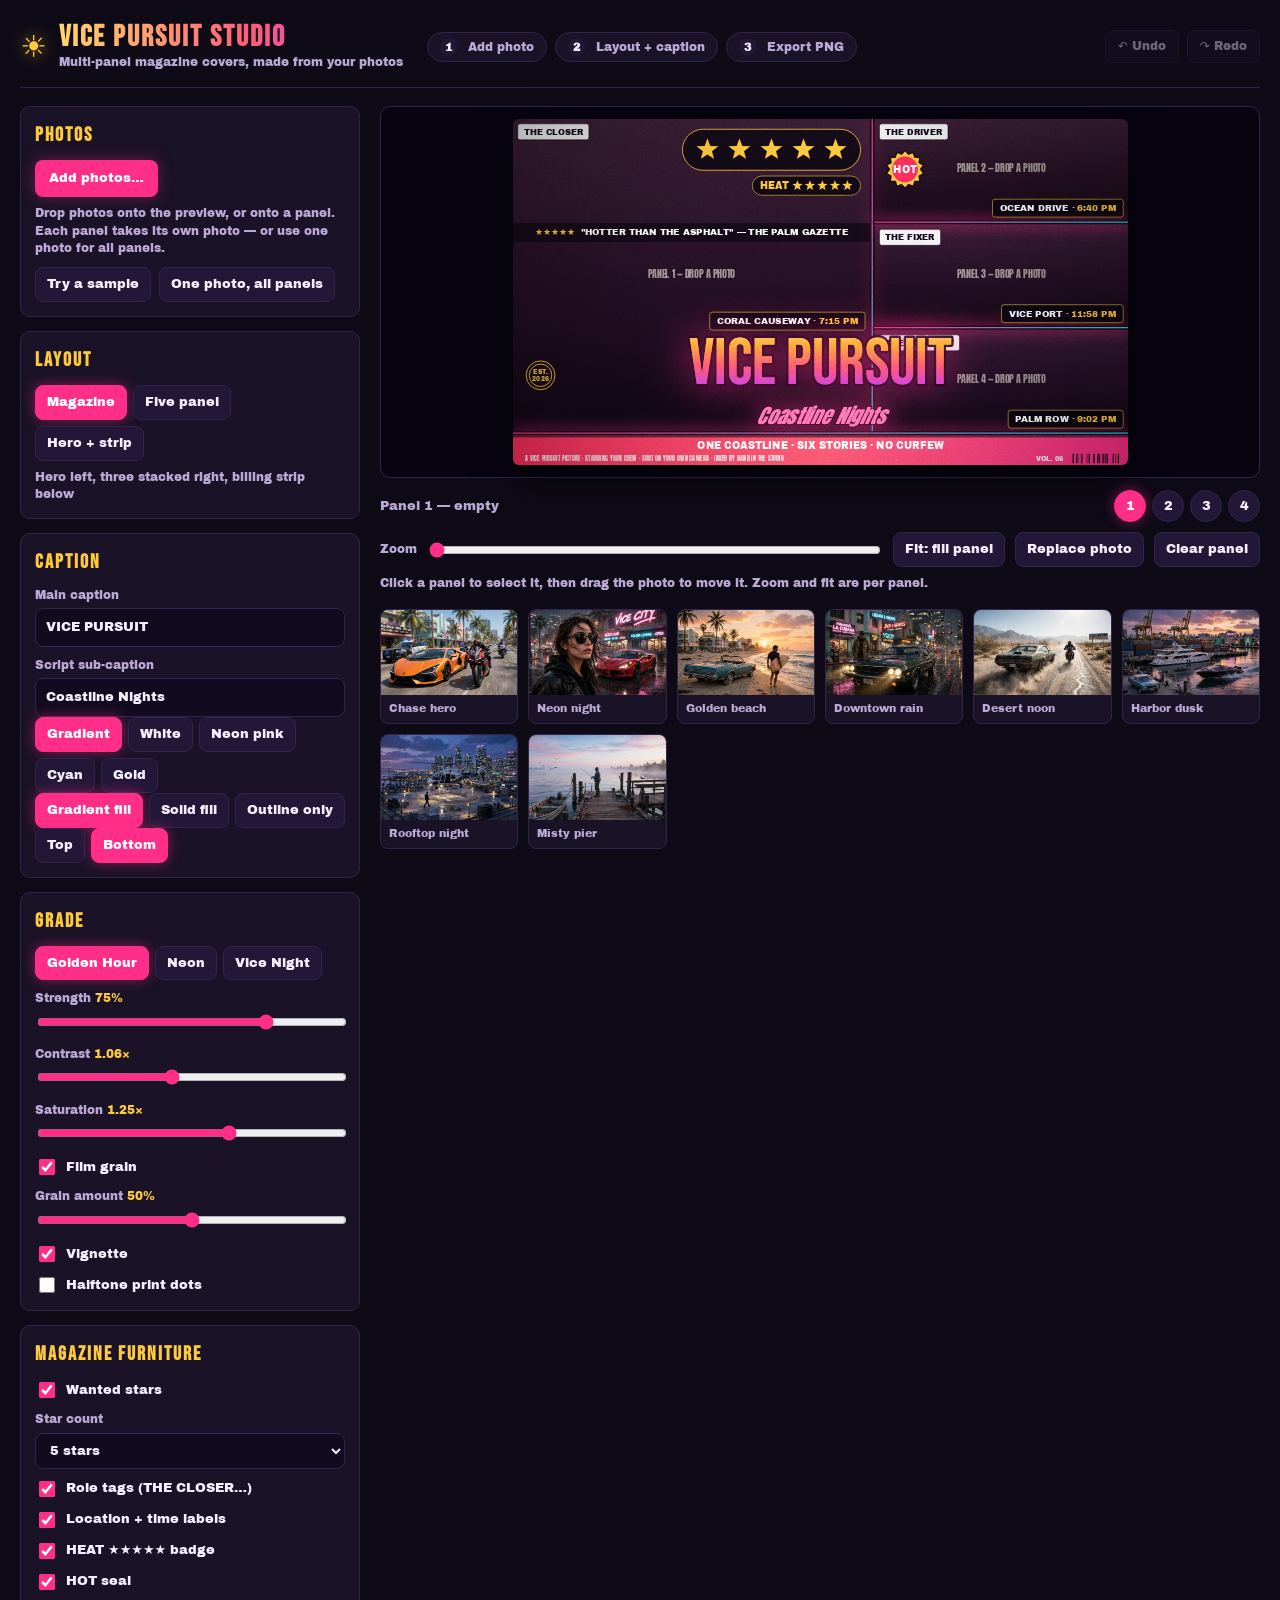
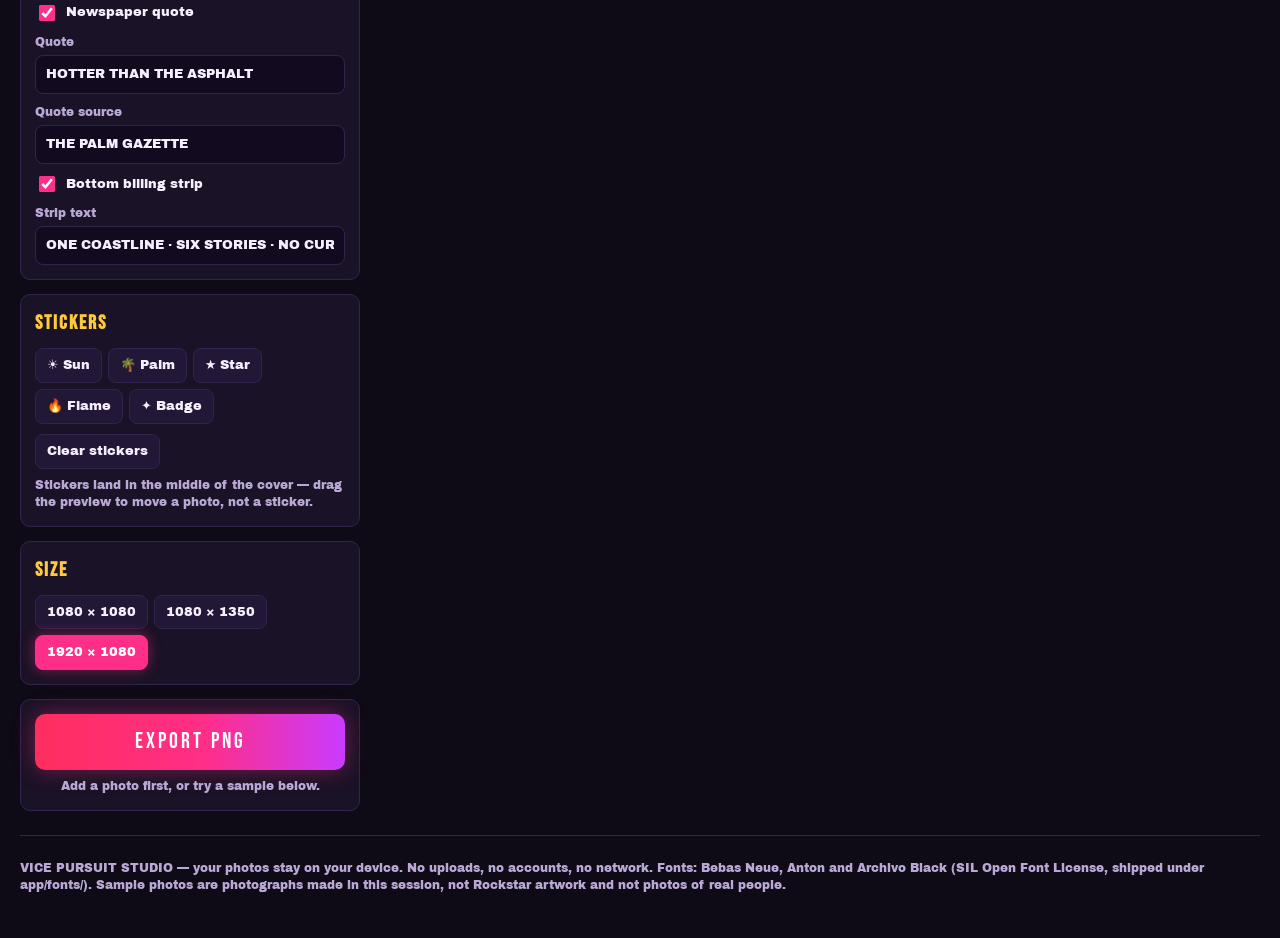
==== app/index.html @ 58120dc2 "Rebuild r8: VICE PURSUIT photo edition — all 8 panels real photographs, magazine layout kept - 8 pho" ====
<!doctype html>
<html lang="en">
<head>
<meta charset="utf-8">
<meta name="viewport" content="width=device-width, initial-scale=1">
<title>VICE PURSUIT STUDIO — GTA-style multi-panel magazine cover maker</title>
<meta name="description" content="Turn your photos and a caption into a GTA-style multi-panel magazine cover. Three layouts, three grades, full-resolution PNG export — all offline.">
<link rel="stylesheet" href="style.css">
</head>
<body>
<div id="app">
  <header class="topbar">
    <div class="brand">
      <span class="brand-mark" aria-hidden="true">☀</span>
      <div>
        <h1>VICE PURSUIT STUDIO</h1>
        <p class="tagline">Multi-panel magazine covers, made from your photos</p>
      </div>
    </div>
    <div class="steps" role="list" aria-label="Three steps">
      <span class="step" id="step1" role="listitem"><b>1</b> Add photo</span>
      <span class="step" id="step2" role="listitem"><b>2</b> Layout + caption</span>
      <span class="step" id="step3" role="listitem"><b>3</b> Export PNG</span>
    </div>
    <div class="history" role="group" aria-label="Undo and redo">
      <button id="undoBtn" type="button" disabled>↶ Undo</button>
      <button id="redoBtn" type="button" disabled>↷ Redo</button>
    </div>
  </header>

  <main class="layout">
    <section class="controls" aria-label="Cover controls">
      <div class="group">
        <h2>Photos</h2>
        <label class="file-btn" for="photoInput">Add photos…</label>
        <input id="photoInput" type="file" accept="image/*" multiple hidden>
        <input id="replaceInput" type="file" accept="image/*" hidden>
        <p class="hint">Drop photos onto the preview, or onto a panel. Each panel takes its own photo — or use one photo for all panels.</p>
        <div class="row">
          <button id="sampleBtn" type="button">Try a sample</button>
          <button id="fillAllBtn" type="button">One photo, all panels</button>
        </div>
      </div>

      <div class="group">
        <h2>Layout</h2>
        <div class="btn-row" role="group" aria-label="Layout">
          <button type="button" data-layout="magazine">Magazine</button>
          <button type="button" data-layout="five">Five panel</button>
          <button type="button" data-layout="hero">Hero + strip</button>
        </div>
        <p class="hint" id="layoutHint">Hero left, three stacked right, billing strip below.</p>
      </div>

      <div class="group">
        <h2>Caption</h2>
        <label class="field-label" for="captionInput">Main caption</label>
        <input id="captionInput" type="text" maxlength="40" value="VICE PURSUIT" autocomplete="off">
        <label class="field-label" for="subInput">Script sub-caption</label>
        <input id="subInput" type="text" maxlength="60" value="Coastline Nights" autocomplete="off">
        <div class="btn-row" role="group" aria-label="Caption colour">
          <button type="button" data-color="gradient">Gradient</button>
          <button type="button" data-color="white">White</button>
          <button type="button" data-color="pink">Neon pink</button>
          <button type="button" data-color="cyan">Cyan</button>
          <button type="button" data-color="gold">Gold</button>
        </div>
        <div class="btn-row" role="group" aria-label="Title style">
          <button type="button" data-style="gradient">Gradient fill</button>
          <button type="button" data-style="solid">Solid fill</button>
          <button type="button" data-style="outline">Outline only</button>
        </div>
        <div class="btn-row" role="group" aria-label="Caption position">
          <button type="button" data-pos="top">Top</button>
          <button type="button" data-pos="bottom">Bottom</button>
        </div>
      </div>

      <div class="group">
        <h2>Grade</h2>
        <div class="btn-row" role="group" aria-label="Grade">
          <button type="button" data-grade="golden">Golden Hour</button>
          <button type="button" data-grade="neon">Neon</button>
          <button type="button" data-grade="vice">Vice Night</button>
        </div>
        <label class="field-label" for="intensity">Strength <span id="intensityVal"></span></label>
        <input id="intensity" type="range" min="0" max="1" step="0.05" value="0.75">
        <label class="field-label" for="contrast">Contrast <span id="contrastVal"></span></label>
        <input id="contrast" type="range" min="0.5" max="1.8" step="0.02" value="1.06">
        <label class="field-label" for="saturation">Saturation <span id="saturationVal"></span></label>
        <input id="saturation" type="range" min="0" max="2" step="0.05" value="1.25">
        <label class="check"><input id="grainToggle" type="checkbox" checked> Film grain</label>
        <label class="field-label" for="grainAmount">Grain amount <span id="grainVal"></span></label>
        <input id="grainAmount" type="range" min="0" max="1" step="0.05" value="0.5">
        <label class="check"><input id="vignetteToggle" type="checkbox" checked> Vignette</label>
        <label class="check"><input id="halftoneToggle" type="checkbox"> Halftone print dots</label>
      </div>

      <div class="group">
        <h2>Magazine furniture</h2>
        <label class="check"><input id="wantedToggle" type="checkbox" checked> Wanted stars</label>
        <label class="field-label" for="starCount">Star count</label>
        <select id="starCount">
          <option value="0">0 — off</option>
          <option value="3">3 stars</option>
          <option value="4">4 stars</option>
          <option value="5" selected>5 stars</option>
        </select>
        <label class="check"><input id="tagsToggle" type="checkbox" checked> Role tags (THE CLOSER…)</label>
        <label class="check"><input id="placesToggle" type="checkbox" checked> Location + time labels</label>
        <label class="check"><input id="heatToggle" type="checkbox" checked> HEAT ★★★★★ badge</label>
        <label class="check"><input id="sealToggle" type="checkbox" checked> HOT seal</label>
        <label class="check"><input id="quoteToggle" type="checkbox" checked> Newspaper quote</label>
        <label class="field-label" for="quoteInput">Quote</label>
        <input id="quoteInput" type="text" maxlength="80" value="HOTTER THAN THE ASPHALT" autocomplete="off">
        <label class="field-label" for="quoteSourceInput">Quote source</label>
        <input id="quoteSourceInput" type="text" maxlength="40" value="THE PALM GAZETTE" autocomplete="off">
        <label class="check"><input id="stripToggle" type="checkbox" checked> Bottom billing strip</label>
        <label class="field-label" for="stripInput">Strip text</label>
        <input id="stripInput" type="text" maxlength="80" value="ONE COASTLINE · SIX STORIES · NO CURFEW" autocomplete="off">
      </div>

      <div class="group">
        <h2>Stickers</h2>
        <div class="btn-row" role="group" aria-label="Stickers">
          <button type="button" data-sticker="sun">☀ Sun</button>
          <button type="button" data-sticker="palm">🌴 Palm</button>
          <button type="button" data-sticker="star">★ Star</button>
          <button type="button" data-sticker="flame">🔥 Flame</button>
          <button type="button" data-sticker="badge">✦ Badge</button>
        </div>
        <div class="row">
          <button id="clearStickersBtn" type="button">Clear stickers</button>
        </div>
        <p class="hint">Stickers land in the middle of the cover — drag the preview to move a photo, not a sticker.</p>
      </div>

      <div class="group">
        <h2>Size</h2>
        <div class="btn-row" role="group" aria-label="Export size">
          <button type="button" data-size="square">1080 × 1080</button>
          <button type="button" data-size="portrait">1080 × 1350</button>
          <button type="button" data-size="landscape">1920 × 1080</button>
        </div>
      </div>

      <div class="group export-group">
        <button id="exportBtn" type="button" class="export">Export PNG</button>
        <p class="hint" id="exportNote">Add a photo first, or try a sample below.</p>
      </div>
    </section>

    <section class="stage" aria-label="Live preview">
      <div class="preview-wrap" id="stageDrop">
        <canvas id="preview" aria-label="Cover preview"></canvas>
      </div>
      <div class="panel-bar">
        <span id="panelLabel">Panel 1 — empty</span>
        <div class="panel-dots" role="group" aria-label="Pick a panel">
          <button type="button" class="panel-dot" aria-label="Panel 1">1</button>
          <button type="button" class="panel-dot" aria-label="Panel 2">2</button>
          <button type="button" class="panel-dot" aria-label="Panel 3">3</button>
          <button type="button" class="panel-dot" aria-label="Panel 4">4</button>
          <button type="button" class="panel-dot" aria-label="Panel 5">5</button>
          <button type="button" class="panel-dot" aria-label="Panel 6">6</button>
        </div>
      </div>
      <div class="panel-tools">
        <label class="field-label" for="zoom">Zoom</label>
        <input id="zoom" type="range" min="1" max="3" step="0.01" value="1">
        <button id="fitBtn" type="button">Fit: fill panel</button>
        <button id="replaceBtn" type="button">Replace photo</button>
        <button id="clearPanelBtn" type="button">Clear panel</button>
      </div>
      <p class="hint">Click a panel to select it, then drag the photo to move it. Zoom and fit are per panel.</p>
      <div class="sample-strip" id="sampleStrip" aria-label="Built-in sample photos"></div>
    </section>
  </main>

  <footer class="foot">
    <p>VICE PURSUIT STUDIO — your photos stay on your device. No uploads, no accounts, no network. Fonts: Bebas Neue, Anton and Archivo Black (SIL Open Font License, shipped under app/fonts/). Sample photos are photographs made in this session, not Rockstar artwork and not photos of real people.</p>
  </footer>
</div>

<div id="coverShot" hidden>
  <img id="coverImg" alt="Exported cover art">
</div>

<script type="module" src="src/main.js"></script>
<script type="module" src="src/shots.js"></script>
</body>
</html>
---- app/style.css ----
/* VICE PURSUIT STUDIO — dark editor UI (rebuild r8, photo edition). */

@font-face {
  font-family: "Bebas Neue";
  src: url("fonts/BebasNeue-Regular.ttf") format("truetype");
  font-weight: 400;
  font-style: normal;
  font-display: swap;
}
@font-face {
  font-family: "Anton";
  src: url("fonts/Anton-Regular.ttf") format("truetype");
  font-weight: 400;
  font-style: normal;
  font-display: swap;
}
@font-face {
  font-family: "Archivo Black";
  src: url("fonts/ArchivoBlack-Regular.ttf") format("truetype");
  font-weight: 400;
  font-style: normal;
  font-display: swap;
}

* { box-sizing: border-box; }

:root {
  --bg: #0e0a16;
  --panel: #1a1226;
  --panel-2: #221737;
  --line: #33244d;
  --text: #f5eefc;
  --muted: #b9a8d4;
  --pink: #ff2e88;
  --cyan: #22d3ee;
  --gold: #ffc93c;
  --radius: 10px;
}

html, body { margin: 0; padding: 0; }

body {
  background: var(--bg);
  color: var(--text);
  font-family: "Archivo Black", "Anton", system-ui, sans-serif;
  font-size: 14px;
  line-height: 1.45;
}

#app { max-width: 1480px; margin: 0 auto; padding: 16px 20px 32px; }

/* ---------------------------------------------------------------- top bar */

.topbar {
  display: flex;
  align-items: center;
  gap: 24px;
  flex-wrap: wrap;
  padding: 6px 0 16px;
  border-bottom: 1px solid var(--line);
}

.brand { display: flex; align-items: center; gap: 12px; }
.brand-mark {
  font-size: 30px;
  line-height: 1;
  color: var(--gold);
  text-shadow: 0 0 18px rgba(255, 201, 60, 0.7);
}
.brand h1 {
  margin: 0;
  font-family: "Bebas Neue", "Anton", sans-serif;
  font-size: 30px;
  letter-spacing: 2px;
  line-height: 1;
  background: linear-gradient(90deg, #ffd76a, #ff5e78 55%, #c93bff);
  -webkit-background-clip: text;
  background-clip: text;
  color: transparent;
}
.tagline { margin: 2px 0 0; color: var(--muted); font-size: 12px; }

.steps { display: flex; gap: 8px; flex-wrap: wrap; }
.step {
  border: 1px solid var(--line);
  border-radius: 999px;
  padding: 5px 12px;
  color: var(--muted);
  font-size: 12px;
  background: var(--panel);
}
.step b {
  display: inline-block;
  width: 18px; height: 18px;
  line-height: 18px;
  text-align: center;
  border-radius: 50%;
  background: var(--panel-2);
  color: var(--text);
  margin-right: 6px;
  font-size: 11px;
}
.step.done { border-color: var(--gold); color: var(--gold); }
.step.done b { background: var(--gold); color: #14061f; }

.history { margin-left: auto; display: flex; gap: 8px; }
.history button {
  background: var(--panel);
  border: 1px solid var(--line);
  color: var(--text);
  border-radius: 8px;
  padding: 7px 12px;
  font: inherit;
  font-size: 12px;
  cursor: pointer;
}
.history button:disabled { opacity: 0.4; cursor: default; }
.history button:not(:disabled):hover { border-color: var(--pink); }

/* ---------------------------------------------------------------- layout */

.layout {
  display: grid;
  grid-template-columns: 340px minmax(0, 1fr);
  gap: 20px;
  margin-top: 18px;
  align-items: start;
}
@media (max-width: 900px) {
  .layout { grid-template-columns: 1fr; }
}

.controls { display: flex; flex-direction: column; gap: 14px; }
.group {
  background: var(--panel);
  border: 1px solid var(--line);
  border-radius: var(--radius);
  padding: 14px;
}
.group h2 {
  margin: 0 0 10px;
  font-family: "Bebas Neue", sans-serif;
  font-size: 20px;
  letter-spacing: 2px;
  color: var(--gold);
}
.field-label {
  display: block;
  margin: 10px 0 4px;
  font-size: 12px;
  color: var(--muted);
}
.field-label span { color: var(--gold); }
.hint { color: var(--muted); font-size: 12px; margin: 8px 0 0; }

input[type="text"], select {
  width: 100%;
  background: #120b1f;
  border: 1px solid var(--line);
  border-radius: 8px;
  color: var(--text);
  padding: 9px 10px;
  font: inherit;
  font-size: 13px;
}
input[type="text"]:focus, select:focus {
  outline: 2px solid var(--pink);
  outline-offset: 1px;
}
input[type="range"] { width: 100%; accent-color: var(--pink); }

.check {
  display: flex;
  align-items: center;
  gap: 8px;
  margin-top: 9px;
  font-size: 13px;
  cursor: pointer;
}
.check input { accent-color: var(--pink); width: 16px; height: 16px; }

.btn-row { display: flex; flex-wrap: wrap; gap: 6px; }
.row { display: flex; gap: 8px; margin-top: 10px; flex-wrap: wrap; }

button {
  font: inherit;
  font-size: 13px;
  background: var(--panel-2);
  color: var(--text);
  border: 1px solid var(--line);
  border-radius: 8px;
  padding: 7px 11px;
  cursor: pointer;
}
button:hover { border-color: var(--pink); }
button.active {
  background: var(--pink);
  border-color: var(--pink);
  color: #fff;
  box-shadow: 0 0 14px rgba(255, 46, 136, 0.45);
}
button:disabled { opacity: 0.4; cursor: default; }

.file-btn {
  display: inline-block;
  background: var(--pink);
  color: #fff;
  border-radius: 8px;
  padding: 9px 14px;
  cursor: pointer;
  font-size: 13px;
  box-shadow: 0 0 16px rgba(255, 46, 136, 0.35);
}
.export-group { text-align: center; }
.export {
  width: 100%;
  background: linear-gradient(90deg, #ff2e5e, #ff2e88 55%, #c93bff);
  border: none;
  color: #fff;
  font-family: "Bebas Neue", sans-serif;
  font-size: 22px;
  letter-spacing: 3px;
  padding: 12px;
  border-radius: 10px;
  box-shadow: 0 0 22px rgba(255, 46, 136, 0.4);
}
.export:hover { filter: brightness(1.12); }

/* ---------------------------------------------------------------- stage */

.stage { min-width: 0; }
.preview-wrap {
  background: #070410;
  border: 1px solid var(--line);
  border-radius: var(--radius);
  padding: 12px;
  display: flex;
  justify-content: center;
  align-items: center;
  min-height: 320px;
}
.preview-wrap.dropping {
  border-color: var(--cyan);
  box-shadow: 0 0 0 3px rgba(34, 211, 238, 0.35) inset;
}
#preview {
  display: block;
  max-width: 100%;
  height: auto;
  border-radius: 6px;
  cursor: crosshair;
  box-shadow: 0 12px 40px rgba(0, 0, 0, 0.55);
}

.panel-bar {
  display: flex;
  align-items: center;
  justify-content: space-between;
  gap: 12px;
  margin-top: 12px;
  flex-wrap: wrap;
}
#panelLabel { color: var(--muted); font-size: 13px; }
.panel-dots { display: flex; gap: 6px; }
.panel-dot {
  width: 32px; height: 32px;
  padding: 0;
  border-radius: 50%;
  line-height: 30px;
  text-align: center;
}
.panel-dot.filled { border-color: var(--gold); color: var(--gold); }

.panel-tools {
  display: flex;
  align-items: center;
  gap: 10px;
  margin-top: 10px;
  flex-wrap: wrap;
}
.panel-tools .field-label { margin: 0; }
.panel-tools input[type="range"] { width: 180px; flex: 1 1 140px; }

.sample-strip {
  display: grid;
  grid-template-columns: repeat(auto-fill, minmax(120px, 1fr));
  gap: 10px;
  margin-top: 16px;
}
.thumb {
  padding: 0;
  overflow: hidden;
  border-radius: 8px;
  text-align: left;
  background: var(--panel);
}
.thumb img {
  display: block;
  width: 100%;
  aspect-ratio: 16 / 10;
  object-fit: cover;
}
.thumb span {
  display: block;
  padding: 6px 8px;
  font-size: 11px;
  color: var(--muted);
}
.thumb:hover { border-color: var(--gold); }

.foot {
  margin-top: 24px;
  border-top: 1px solid var(--line);
  padding-top: 12px;
  color: var(--muted);
  font-size: 12px;
}

/* Cover-only screenshot view: the exported PNG, full-bleed. */
#coverShot[hidden] { display: none; }
#coverShot { position: fixed; inset: 0; background: #070410; }
#coverShot img { width: 100vw; height: 100vh; object-fit: contain; display: block; }
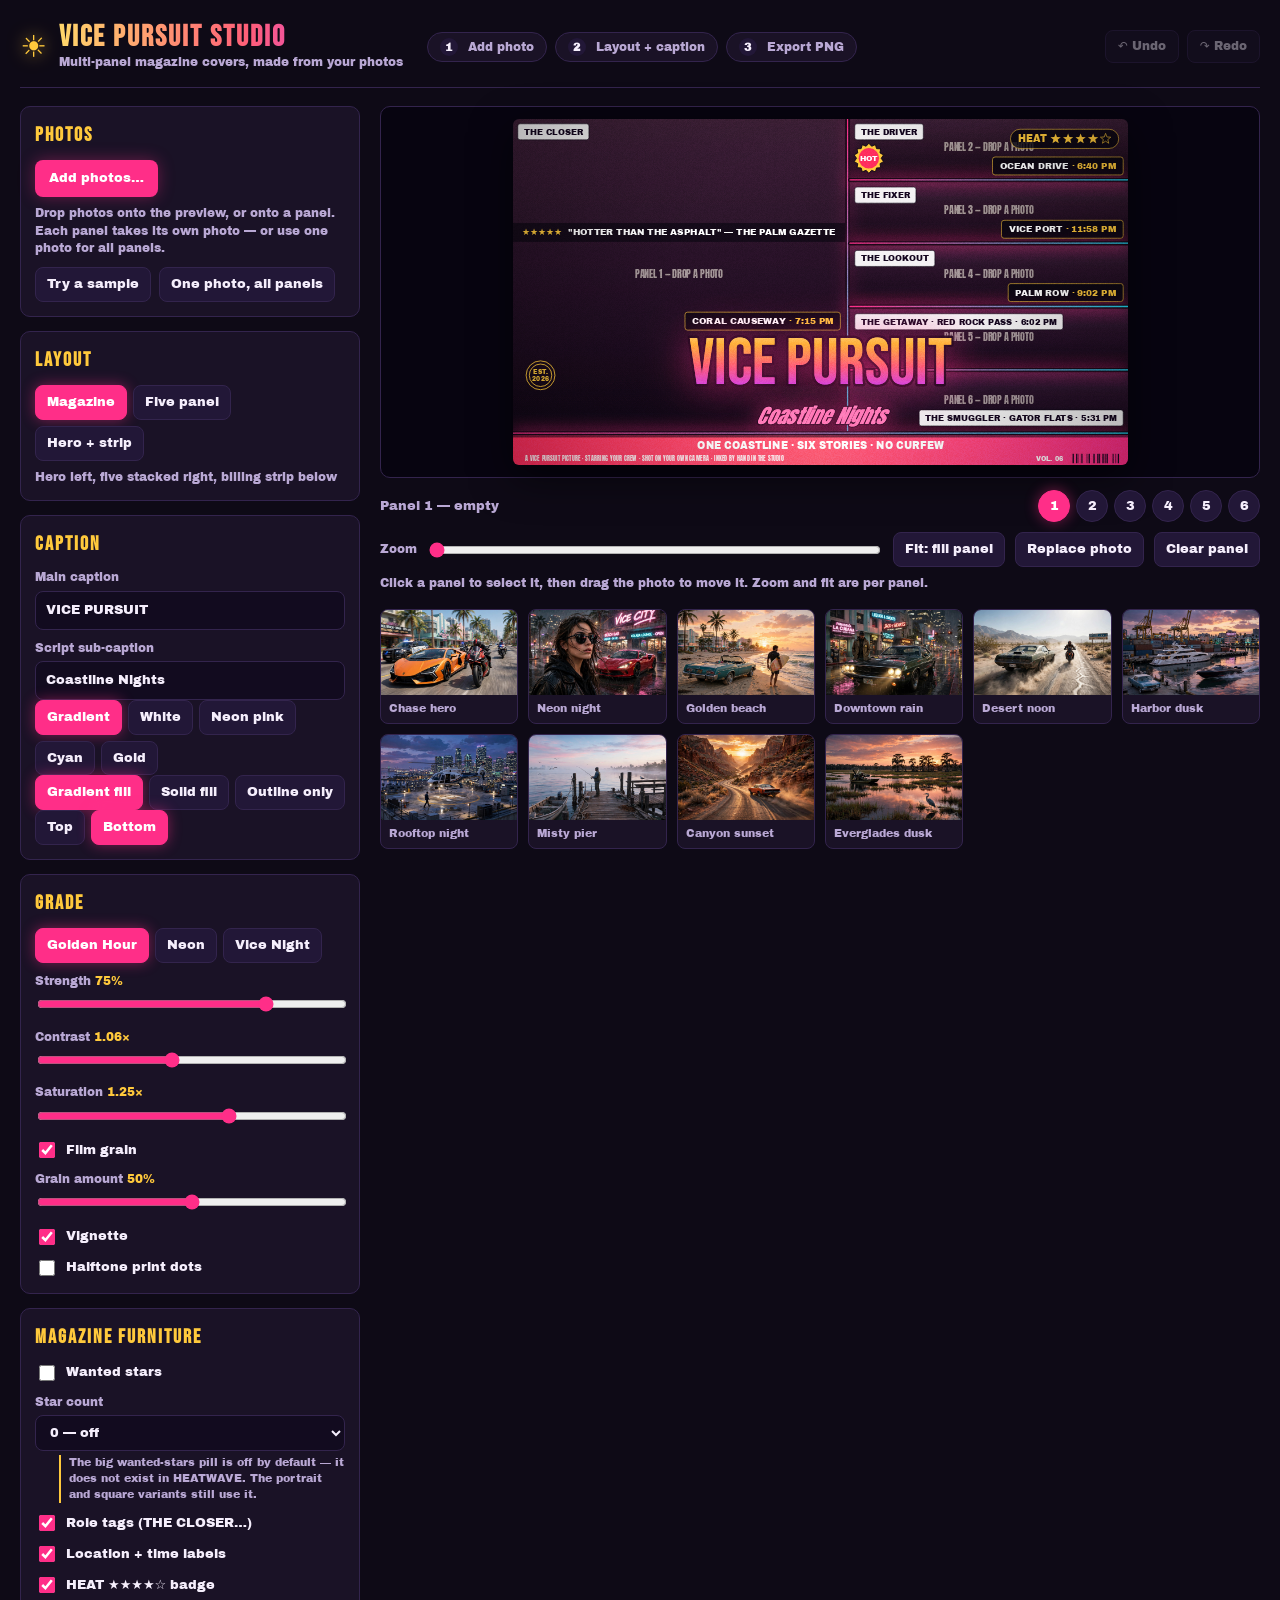
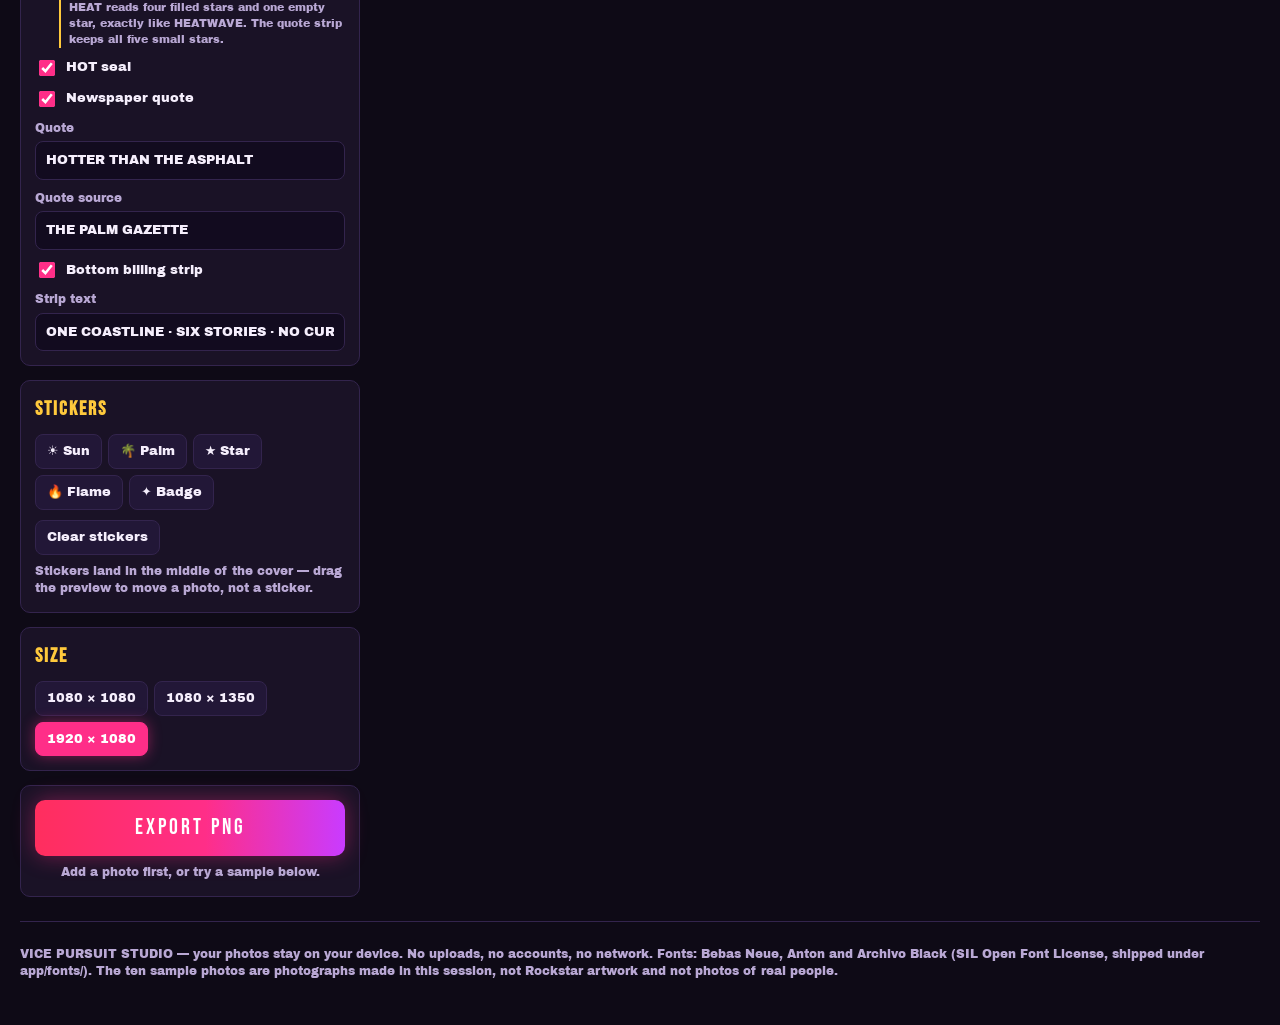
==== commit 657f4e41: "Rebuild r9: six-panel VICE PURSUIT — big star pill removed, HEAT ★★★★☆, two new photos - Magazine gr" ====
--- a/app/index.html
+++ b/app/index.html
@@ -4,7 +4,7 @@
 <meta charset="utf-8">
 <meta name="viewport" content="width=device-width, initial-scale=1">
 <title>VICE PURSUIT STUDIO — GTA-style multi-panel magazine cover maker</title>
-<meta name="description" content="Turn your photos and a caption into a GTA-style multi-panel magazine cover. Three layouts, three grades, full-resolution PNG export — all offline.">
+<meta name="description" content="Turn your photos and a caption into a GTA-style six-panel magazine cover. Three layouts, three grades, full-resolution PNG export — all offline.">
 <link rel="stylesheet" href="style.css">
 </head>
 <body>
@@ -49,7 +49,7 @@
           <button type="button" data-layout="five">Five panel</button>
           <button type="button" data-layout="hero">Hero + strip</button>
         </div>
-        <p class="hint" id="layoutHint">Hero left, three stacked right, billing strip below.</p>
+        <p class="hint" id="layoutHint">Hero left, five stacked right, billing strip below.</p>
       </div>
 
       <div class="group">
@@ -98,17 +98,19 @@
 
       <div class="group">
         <h2>Magazine furniture</h2>
-        <label class="check"><input id="wantedToggle" type="checkbox" checked> Wanted stars</label>
+        <label class="check"><input id="wantedToggle" type="checkbox"> Wanted stars</label>
         <label class="field-label" for="starCount">Star count</label>
         <select id="starCount">
-          <option value="0">0 — off</option>
+          <option value="0" selected>0 — off</option>
           <option value="3">3 stars</option>
           <option value="4">4 stars</option>
-          <option value="5" selected>5 stars</option>
+          <option value="5">5 stars</option>
         </select>
+        <p class="hint furniture-note">The big wanted-stars pill is off by default — it does not exist in HEATWAVE. The portrait and square variants still use it.</p>
         <label class="check"><input id="tagsToggle" type="checkbox" checked> Role tags (THE CLOSER…)</label>
         <label class="check"><input id="placesToggle" type="checkbox" checked> Location + time labels</label>
-        <label class="check"><input id="heatToggle" type="checkbox" checked> HEAT ★★★★★ badge</label>
+        <label class="check"><input id="heatToggle" type="checkbox" checked> HEAT ★★★★☆ badge</label>
+        <p class="hint furniture-note">HEAT reads four filled stars and one empty star, exactly like HEATWAVE. The quote strip keeps all five small stars.</p>
         <label class="check"><input id="sealToggle" type="checkbox" checked> HOT seal</label>
         <label class="check"><input id="quoteToggle" type="checkbox" checked> Newspaper quote</label>
         <label class="field-label" for="quoteInput">Quote</label>
@@ -178,7 +180,7 @@
   </main>
 
   <footer class="foot">
-    <p>VICE PURSUIT STUDIO — your photos stay on your device. No uploads, no accounts, no network. Fonts: Bebas Neue, Anton and Archivo Black (SIL Open Font License, shipped under app/fonts/). Sample photos are photographs made in this session, not Rockstar artwork and not photos of real people.</p>
+    <p>VICE PURSUIT STUDIO — your photos stay on your device. No uploads, no accounts, no network. Fonts: Bebas Neue, Anton and Archivo Black (SIL Open Font License, shipped under app/fonts/). The ten sample photos are photographs made in this session, not Rockstar artwork and not photos of real people.</p>
   </footer>
 </div>
 
--- a/app/style.css
+++ b/app/style.css
@@ -1,4 +1,4 @@
-/* VICE PURSUIT STUDIO — dark editor UI (rebuild r8, photo edition). */
+/* VICE PURSUIT STUDIO — dark editor UI (rebuild r9, six-panel edition). */
 
 @font-face {
   font-family: "Bebas Neue";
@@ -152,6 +152,15 @@
 }
 .field-label span { color: var(--gold); }
 .hint { color: var(--muted); font-size: 12px; margin: 8px 0 0; }
+/* Small explainer under a furniture toggle: why the HEAT badge reads
+ * ★★★★☆ and why the big wanted-stars pill is off by default (r9). */
+.furniture-note {
+  margin: 4px 0 2px 24px;
+  font-size: 11px;
+  color: var(--muted);
+  border-left: 2px solid var(--gold);
+  padding-left: 8px;
+}
 
 input[type="text"], select {
   width: 100%;
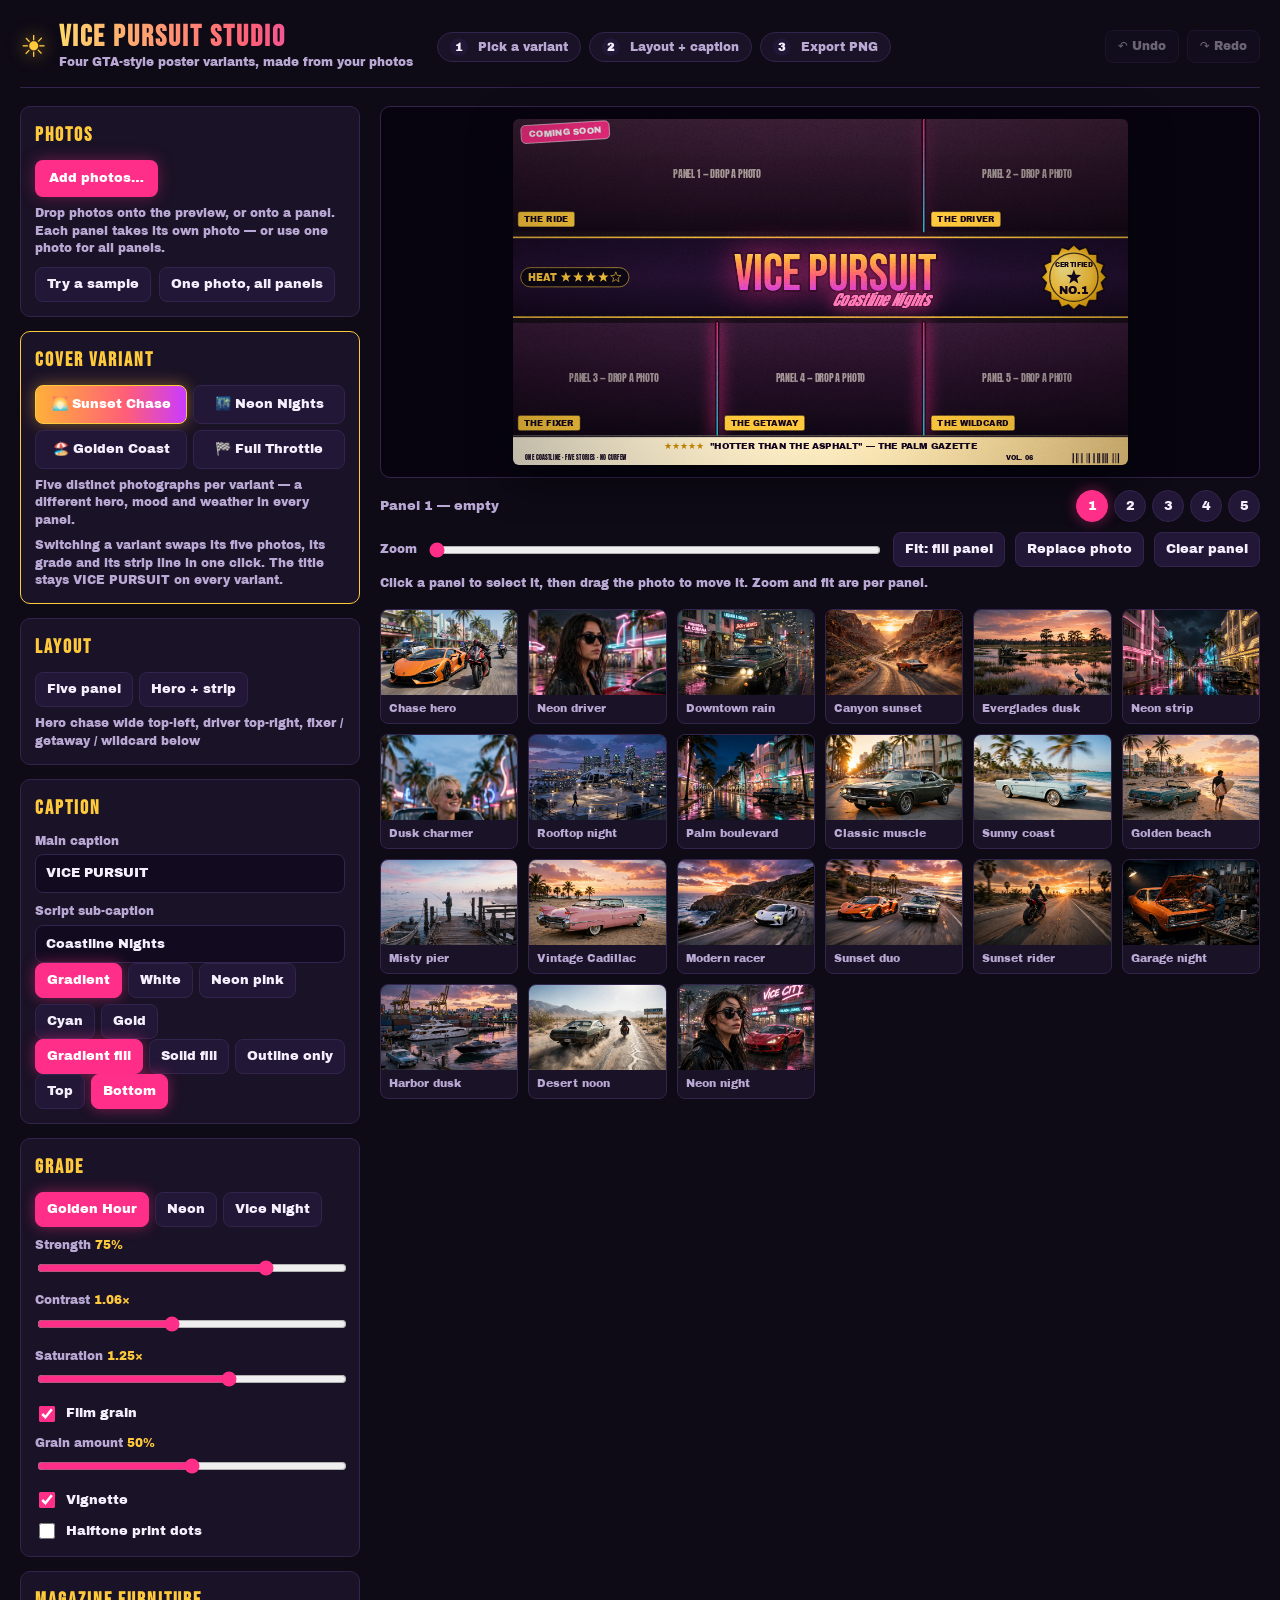
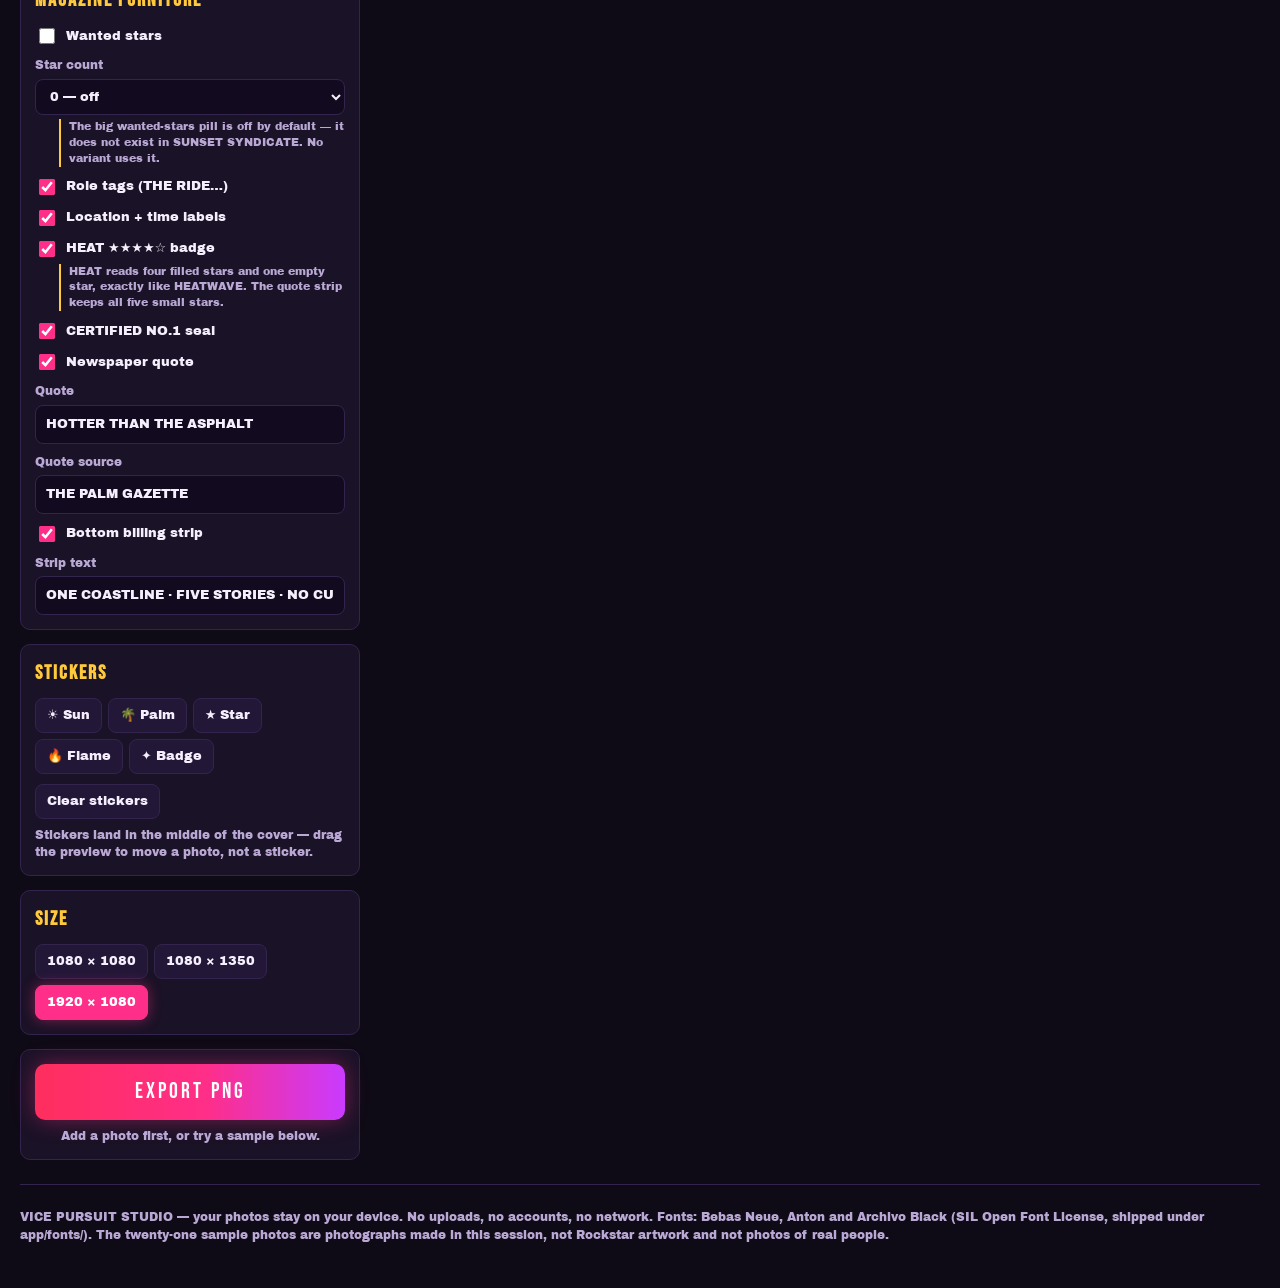
==== commit d4e0da65: "Rebuild r10: four VICE PURSUIT cover variants in the SUNSET SYNDICATE collage grid Sunset Chase, Neo" ====
--- a/app/index.html
+++ b/app/index.html
@@ -3,8 +3,8 @@
 <head>
 <meta charset="utf-8">
 <meta name="viewport" content="width=device-width, initial-scale=1">
-<title>VICE PURSUIT STUDIO — GTA-style multi-panel magazine cover maker</title>
-<meta name="description" content="Turn your photos and a caption into a GTA-style six-panel magazine cover. Three layouts, three grades, full-resolution PNG export — all offline.">
+<title>VICE PURSUIT STUDIO — GTA-style multi-panel poster studio</title>
+<meta name="description" content="Turn your photos and a caption into a GTA-style multi-panel poster. Four cover variants, twenty-one photographs, full-resolution PNG export — all offline.">
 <link rel="stylesheet" href="style.css">
 </head>
 <body>
@@ -14,11 +14,11 @@
       <span class="brand-mark" aria-hidden="true">☀</span>
       <div>
         <h1>VICE PURSUIT STUDIO</h1>
-        <p class="tagline">Multi-panel magazine covers, made from your photos</p>
+        <p class="tagline">Four GTA-style poster variants, made from your photos</p>
       </div>
     </div>
     <div class="steps" role="list" aria-label="Three steps">
-      <span class="step" id="step1" role="listitem"><b>1</b> Add photo</span>
+      <span class="step" id="step1" role="listitem"><b>1</b> Pick a variant</span>
       <span class="step" id="step2" role="listitem"><b>2</b> Layout + caption</span>
       <span class="step" id="step3" role="listitem"><b>3</b> Export PNG</span>
     </div>
@@ -42,14 +42,25 @@
         </div>
       </div>
 
+      <div class="group variant-group">
+        <h2>Cover variant</h2>
+        <div class="btn-row variant-row" role="group" aria-label="Cover variant">
+          <button type="button" data-layout="sunset">🌅 Sunset Chase</button>
+          <button type="button" data-layout="neon">🌃 Neon Nights</button>
+          <button type="button" data-layout="coast">🏖️ Golden Coast</button>
+          <button type="button" data-layout="throttle">🏁 Full Throttle</button>
+        </div>
+        <p class="hint" id="variantHint">Five distinct photographs per variant — a different hero, mood and weather in every panel.</p>
+        <p class="hint">Switching a variant swaps its five photos, its grade and its strip line in one click. The title stays VICE PURSUIT on every variant.</p>
+      </div>
+
       <div class="group">
         <h2>Layout</h2>
         <div class="btn-row" role="group" aria-label="Layout">
-          <button type="button" data-layout="magazine">Magazine</button>
           <button type="button" data-layout="five">Five panel</button>
           <button type="button" data-layout="hero">Hero + strip</button>
         </div>
-        <p class="hint" id="layoutHint">Hero left, five stacked right, billing strip below.</p>
+        <p class="hint" id="layoutHint">Hero chase wide top-left, driver top-right, fixer / getaway / wildcard below.</p>
       </div>
 
       <div class="group">
@@ -106,12 +117,12 @@
           <option value="4">4 stars</option>
           <option value="5">5 stars</option>
         </select>
-        <p class="hint furniture-note">The big wanted-stars pill is off by default — it does not exist in HEATWAVE. The portrait and square variants still use it.</p>
-        <label class="check"><input id="tagsToggle" type="checkbox" checked> Role tags (THE CLOSER…)</label>
+        <p class="hint furniture-note">The big wanted-stars pill is off by default — it does not exist in SUNSET SYNDICATE. No variant uses it.</p>
+        <label class="check"><input id="tagsToggle" type="checkbox" checked> Role tags (THE RIDE…)</label>
         <label class="check"><input id="placesToggle" type="checkbox" checked> Location + time labels</label>
         <label class="check"><input id="heatToggle" type="checkbox" checked> HEAT ★★★★☆ badge</label>
         <p class="hint furniture-note">HEAT reads four filled stars and one empty star, exactly like HEATWAVE. The quote strip keeps all five small stars.</p>
-        <label class="check"><input id="sealToggle" type="checkbox" checked> HOT seal</label>
+        <label class="check"><input id="sealToggle" type="checkbox" checked> CERTIFIED NO.1 seal</label>
         <label class="check"><input id="quoteToggle" type="checkbox" checked> Newspaper quote</label>
         <label class="field-label" for="quoteInput">Quote</label>
         <input id="quoteInput" type="text" maxlength="80" value="HOTTER THAN THE ASPHALT" autocomplete="off">
@@ -119,7 +130,7 @@
         <input id="quoteSourceInput" type="text" maxlength="40" value="THE PALM GAZETTE" autocomplete="off">
         <label class="check"><input id="stripToggle" type="checkbox" checked> Bottom billing strip</label>
         <label class="field-label" for="stripInput">Strip text</label>
-        <input id="stripInput" type="text" maxlength="80" value="ONE COASTLINE · SIX STORIES · NO CURFEW" autocomplete="off">
+        <input id="stripInput" type="text" maxlength="80" value="ONE COASTLINE · FIVE STORIES · NO CURFEW" autocomplete="off">
       </div>
 
       <div class="group">
@@ -164,7 +175,6 @@
           <button type="button" class="panel-dot" aria-label="Panel 3">3</button>
           <button type="button" class="panel-dot" aria-label="Panel 4">4</button>
           <button type="button" class="panel-dot" aria-label="Panel 5">5</button>
-          <button type="button" class="panel-dot" aria-label="Panel 6">6</button>
         </div>
       </div>
       <div class="panel-tools">
@@ -180,7 +190,7 @@
   </main>
 
   <footer class="foot">
-    <p>VICE PURSUIT STUDIO — your photos stay on your device. No uploads, no accounts, no network. Fonts: Bebas Neue, Anton and Archivo Black (SIL Open Font License, shipped under app/fonts/). The ten sample photos are photographs made in this session, not Rockstar artwork and not photos of real people.</p>
+    <p>VICE PURSUIT STUDIO — your photos stay on your device. No uploads, no accounts, no network. Fonts: Bebas Neue, Anton and Archivo Black (SIL Open Font License, shipped under app/fonts/). The twenty-one sample photos are photographs made in this session, not Rockstar artwork and not photos of real people.</p>
   </footer>
 </div>
 
--- a/app/style.css
+++ b/app/style.css
@@ -1,4 +1,4 @@
-/* VICE PURSUIT STUDIO — dark editor UI (rebuild r9, six-panel edition). */
+/* VICE PURSUIT STUDIO — dark editor UI (rebuild r10, four-variant edition). */
 
 @font-face {
   font-family: "Bebas Neue";
@@ -189,6 +189,21 @@
 .check input { accent-color: var(--pink); width: 16px; height: 16px; }
 
 .btn-row { display: flex; flex-wrap: wrap; gap: 6px; }
+/* Cover variant switcher (r10): the four variant buttons get a gold
+ * active state instead of the pink one, so the chosen cover reads as a
+ * poster choice, not a tool setting. */
+.variant-group { border-color: var(--gold); }
+.variant-row button {
+  flex: 1 1 44%;
+  font-size: 13px;
+  padding: 9px 10px;
+}
+.variant-row button.active {
+  background: linear-gradient(90deg, #ffb03a, #ff5e78 60%, #c93bff);
+  border-color: var(--gold);
+  color: #fff;
+  box-shadow: 0 0 16px rgba(255, 176, 58, 0.45);
+}
 .row { display: flex; gap: 8px; margin-top: 10px; flex-wrap: wrap; }
 
 button {
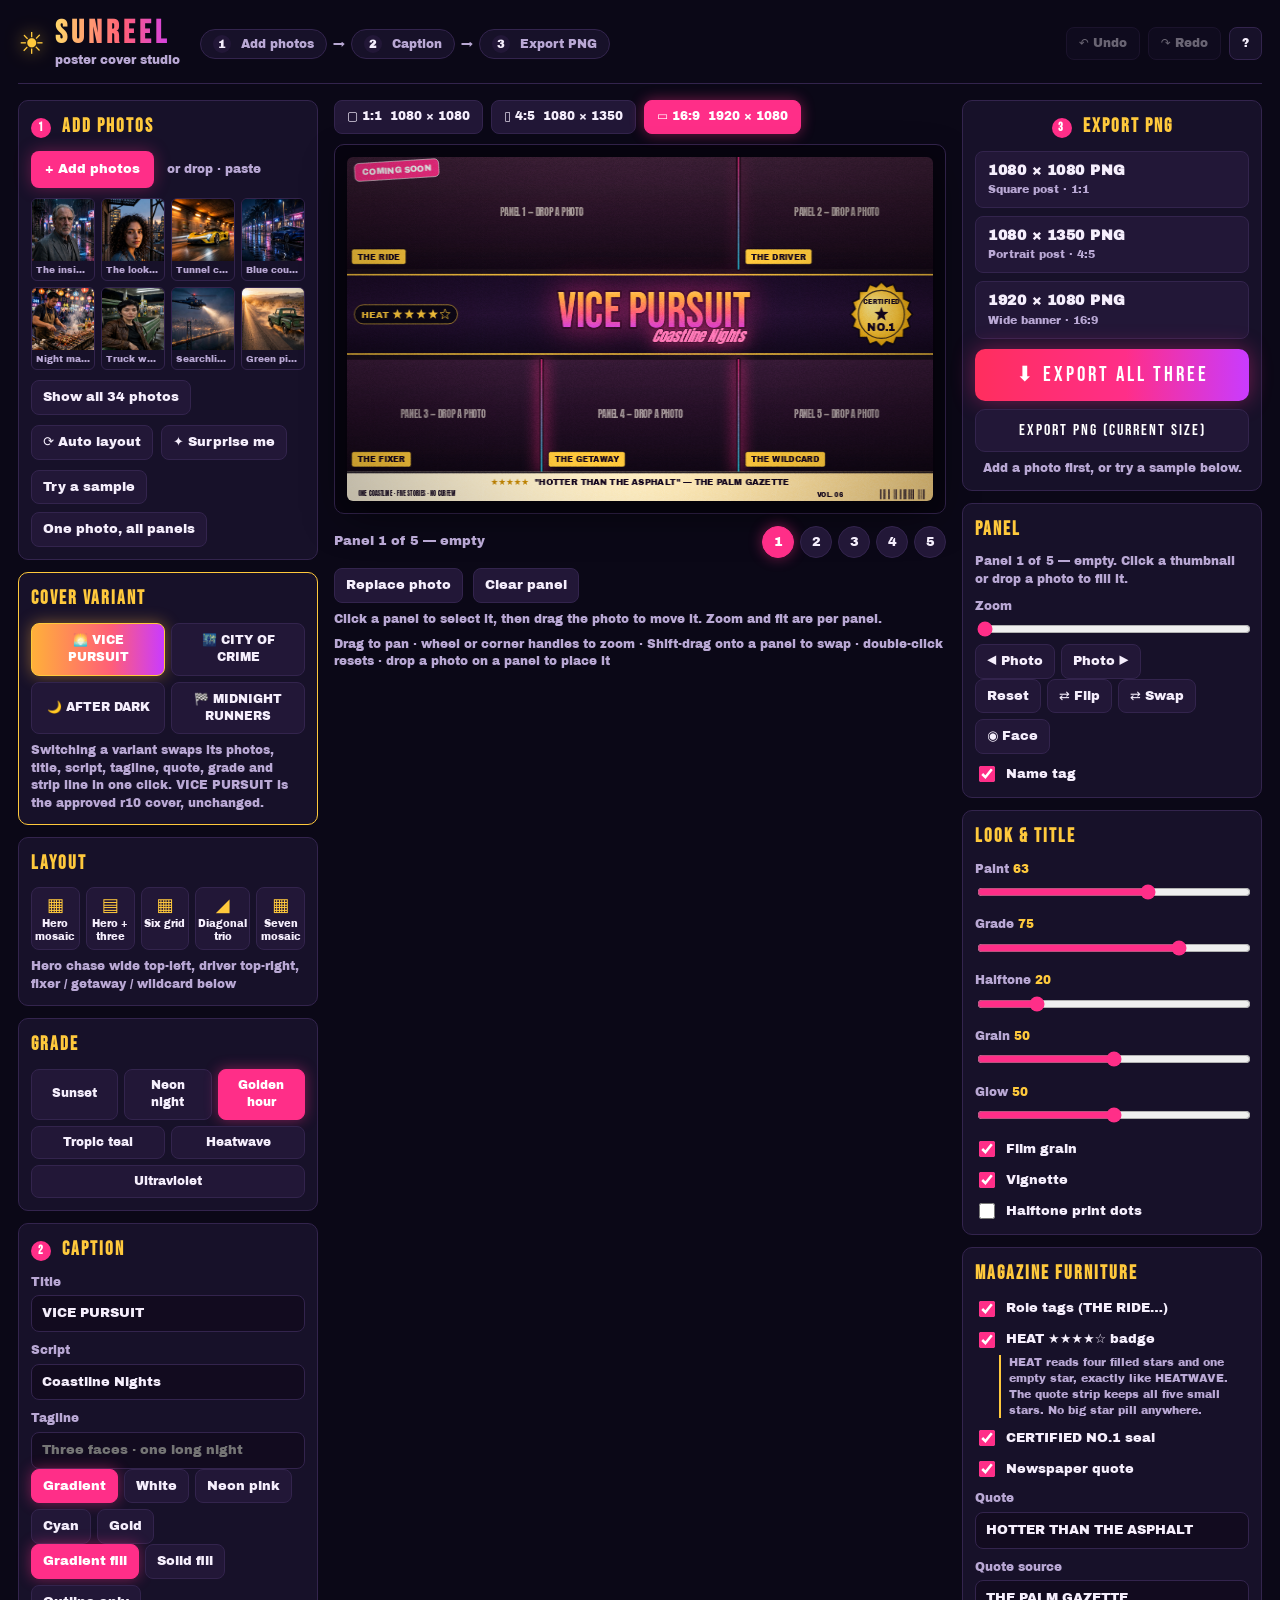
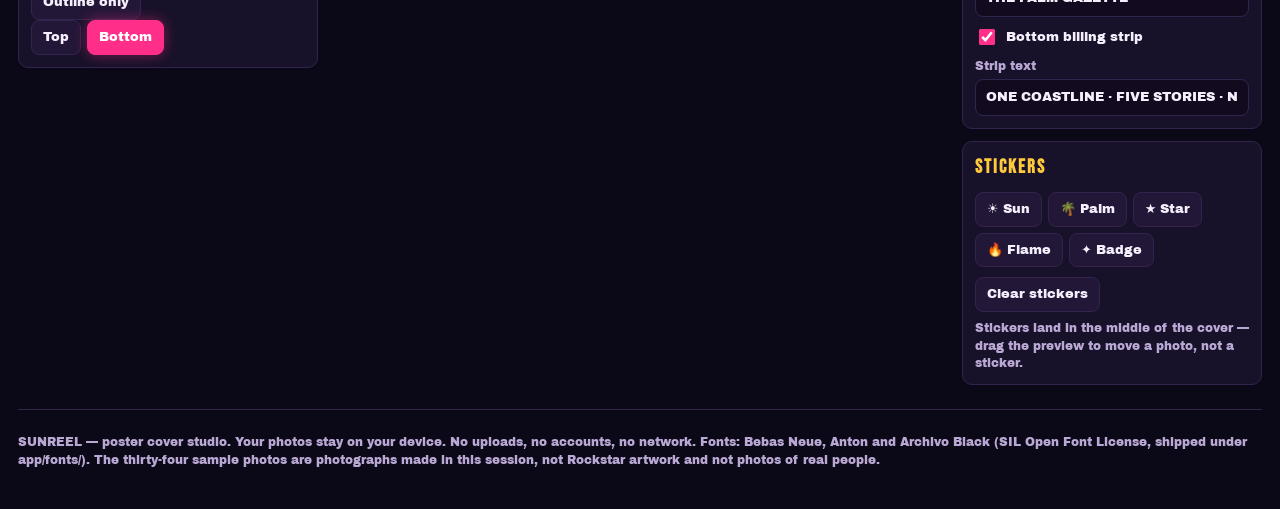
==== commit 8e5f77a5: "Rebuild r11: SUNREEL-style poster studio, 3 new variants, all-new photos V1 VICE PURSUIT kept exactl" ====
--- a/app/index.html
+++ b/app/index.html
@@ -3,8 +3,8 @@
 <head>
 <meta charset="utf-8">
 <meta name="viewport" content="width=device-width, initial-scale=1">
-<title>VICE PURSUIT STUDIO — GTA-style multi-panel poster studio</title>
-<meta name="description" content="Turn your photos and a caption into a GTA-style multi-panel poster. Four cover variants, twenty-one photographs, full-resolution PNG export — all offline.">
+<title>SUNREEL — poster cover studio</title>
+<meta name="description" content="Turn your photos and a caption into a GTA-style multi-panel poster. Four cover variants, thirty-four photographs, full-resolution PNG export — all offline.">
 <link rel="stylesheet" href="style.css">
 </head>
 <body>
@@ -13,29 +13,42 @@
     <div class="brand">
       <span class="brand-mark" aria-hidden="true">☀</span>
       <div>
-        <h1>VICE PURSUIT STUDIO</h1>
-        <p class="tagline">Four GTA-style poster variants, made from your photos</p>
+        <h1>SUNREEL</h1>
+        <p class="tagline">poster cover studio</p>
       </div>
     </div>
-    <div class="steps" role="list" aria-label="Three steps">
-      <span class="step" id="step1" role="listitem"><b>1</b> Pick a variant</span>
-      <span class="step" id="step2" role="listitem"><b>2</b> Layout + caption</span>
+    <nav class="steps" role="list" aria-label="Three steps">
+      <span class="step" id="step1" role="listitem"><b>1</b> Add photos</span>
+      <span class="step arrow" aria-hidden="true">→</span>
+      <span class="step" id="step2" role="listitem"><b>2</b> Caption</span>
+      <span class="step arrow" aria-hidden="true">→</span>
       <span class="step" id="step3" role="listitem"><b>3</b> Export PNG</span>
-    </div>
+    </nav>
     <div class="history" role="group" aria-label="Undo and redo">
       <button id="undoBtn" type="button" disabled>↶ Undo</button>
       <button id="redoBtn" type="button" disabled>↷ Redo</button>
+      <button id="helpBtn" type="button" title="Drag to pan · wheel or corner handles to zoom · Shift-drag onto a panel to swap · double-click resets · drop a photo on a panel to place it">?</button>
     </div>
   </header>
 
+  <!-- SUNREEL studio: three columns — photos/caption left, preview centre, export/look right. -->
   <main class="layout">
-    <section class="controls" aria-label="Cover controls">
-      <div class="group">
-        <h2>Photos</h2>
-        <label class="file-btn" for="photoInput">Add photos…</label>
+    <!-- ================= LEFT: photos, variant, layout, grade, caption ================= -->
+    <section class="controls left" aria-label="Photos and caption">
+      <div class="group">
+        <h2><span class="step-num">1</span> Add photos</h2>
+        <button id="addPhotosBtn" type="button" class="file-btn">+ Add photos</button>
+        <span class="hint inline">or drop · paste</span>
         <input id="photoInput" type="file" accept="image/*" multiple hidden>
         <input id="replaceInput" type="file" accept="image/*" hidden>
-        <p class="hint">Drop photos onto the preview, or onto a panel. Each panel takes its own photo — or use one photo for all panels.</p>
+        <div class="photo-grid" id="photoGrid" aria-label="Built-in sample photos"></div>
+        <div class="row">
+          <button id="showAllPhotosBtn" type="button">Show all 34 photos</button>
+        </div>
+        <div class="row">
+          <button id="autoLayoutBtn" type="button">⟳ Auto layout</button>
+          <button id="surpriseBtn" type="button">✦ Surprise me</button>
+        </div>
         <div class="row">
           <button id="sampleBtn" type="button">Try a sample</button>
           <button id="fillAllBtn" type="button">One photo, all panels</button>
@@ -45,30 +58,46 @@
       <div class="group variant-group">
         <h2>Cover variant</h2>
         <div class="btn-row variant-row" role="group" aria-label="Cover variant">
-          <button type="button" data-layout="sunset">🌅 Sunset Chase</button>
-          <button type="button" data-layout="neon">🌃 Neon Nights</button>
-          <button type="button" data-layout="coast">🏖️ Golden Coast</button>
-          <button type="button" data-layout="throttle">🏁 Full Throttle</button>
-        </div>
-        <p class="hint" id="variantHint">Five distinct photographs per variant — a different hero, mood and weather in every panel.</p>
-        <p class="hint">Switching a variant swaps its five photos, its grade and its strip line in one click. The title stays VICE PURSUIT on every variant.</p>
+          <button type="button" data-variant="sunset">🌅 VICE PURSUIT</button>
+          <button type="button" data-variant="crime">🌃 CITY OF CRIME</button>
+          <button type="button" data-variant="dark">🌙 AFTER DARK</button>
+          <button type="button" data-variant="runners">🏁 MIDNIGHT RUNNERS</button>
+        </div>
+        <p class="hint">Switching a variant swaps its photos, title, script, tagline, quote, grade and strip line in one click. VICE PURSUIT is the approved r10 cover, unchanged.</p>
       </div>
 
       <div class="group">
         <h2>Layout</h2>
-        <div class="btn-row" role="group" aria-label="Layout">
-          <button type="button" data-layout="five">Five panel</button>
-          <button type="button" data-layout="hero">Hero + strip</button>
+        <div class="layout-grid" role="group" aria-label="Layout">
+          <button type="button" data-layout="hero-mosaic"><span class="layout-ico" aria-hidden="true">▦</span>Hero mosaic</button>
+          <button type="button" data-layout="hero-three"><span class="layout-ico" aria-hidden="true">▤</span>Hero + three</button>
+          <button type="button" data-layout="sixgrid"><span class="layout-ico" aria-hidden="true">▦</span>Six grid</button>
+          <button type="button" data-layout="diagonal"><span class="layout-ico" aria-hidden="true">◢</span>Diagonal trio</button>
+          <button type="button" data-layout="seven"><span class="layout-ico" aria-hidden="true">▦</span>Seven mosaic</button>
         </div>
         <p class="hint" id="layoutHint">Hero chase wide top-left, driver top-right, fixer / getaway / wildcard below.</p>
       </div>
 
       <div class="group">
-        <h2>Caption</h2>
-        <label class="field-label" for="captionInput">Main caption</label>
+        <h2>Grade</h2>
+        <div class="btn-row grade-row" role="group" aria-label="Grade">
+          <button type="button" data-grade="sunset">Sunset</button>
+          <button type="button" data-grade="neon">Neon night</button>
+          <button type="button" data-grade="golden">Golden hour</button>
+          <button type="button" data-grade="tropic">Tropic teal</button>
+          <button type="button" data-grade="heatwave">Heatwave</button>
+          <button type="button" data-grade="ultraviolet">Ultraviolet</button>
+        </div>
+      </div>
+
+      <div class="group">
+        <h2><span class="step-num">2</span> Caption</h2>
+        <label class="field-label" for="captionInput">Title</label>
         <input id="captionInput" type="text" maxlength="40" value="VICE PURSUIT" autocomplete="off">
-        <label class="field-label" for="subInput">Script sub-caption</label>
-        <input id="subInput" type="text" maxlength="60" value="Coastline Nights" autocomplete="off">
+        <label class="field-label" for="scriptInput">Script</label>
+        <input id="scriptInput" type="text" maxlength="60" value="Coastline Nights" autocomplete="off">
+        <label class="field-label" for="taglineInput">Tagline</label>
+        <input id="taglineInput" type="text" maxlength="60" value="" autocomplete="off" placeholder="Three faces · one long night">
         <div class="btn-row" role="group" aria-label="Caption colour">
           <button type="button" data-color="gradient">Gradient</button>
           <button type="button" data-color="white">White</button>
@@ -86,42 +115,92 @@
           <button type="button" data-pos="bottom">Bottom</button>
         </div>
       </div>
-
-      <div class="group">
-        <h2>Grade</h2>
-        <div class="btn-row" role="group" aria-label="Grade">
-          <button type="button" data-grade="golden">Golden Hour</button>
-          <button type="button" data-grade="neon">Neon</button>
-          <button type="button" data-grade="vice">Vice Night</button>
-        </div>
-        <label class="field-label" for="intensity">Strength <span id="intensityVal"></span></label>
-        <input id="intensity" type="range" min="0" max="1" step="0.05" value="0.75">
-        <label class="field-label" for="contrast">Contrast <span id="contrastVal"></span></label>
-        <input id="contrast" type="range" min="0.5" max="1.8" step="0.02" value="1.06">
-        <label class="field-label" for="saturation">Saturation <span id="saturationVal"></span></label>
-        <input id="saturation" type="range" min="0" max="2" step="0.05" value="1.25">
+    </section>
+
+    <!-- ================= CENTER: size switcher + cover preview ================= -->
+    <section class="stage" aria-label="Live preview">
+      <div class="size-bar" role="group" aria-label="Aspect ratio">
+        <button type="button" data-size="square">▢ 1:1&nbsp; 1080 × 1080</button>
+        <button type="button" data-size="portrait">▯ 4:5&nbsp; 1080 × 1350</button>
+        <button type="button" data-size="landscape">▭ 16:9&nbsp; 1920 × 1080</button>
+      </div>
+      <div class="preview-wrap" id="stageDrop">
+        <canvas id="preview" aria-label="Cover preview"></canvas>
+      </div>
+      <div class="panel-bar">
+        <span id="panelLabel">Panel 1 — empty</span>
+        <div class="panel-dots" role="group" aria-label="Pick a panel">
+          <button type="button" class="panel-dot" aria-label="Panel 1">1</button>
+          <button type="button" class="panel-dot" aria-label="Panel 2">2</button>
+          <button type="button" class="panel-dot" aria-label="Panel 3">3</button>
+          <button type="button" class="panel-dot" aria-label="Panel 4">4</button>
+          <button type="button" class="panel-dot" aria-label="Panel 5">5</button>
+          <button type="button" class="panel-dot" aria-label="Panel 6">6</button>
+          <button type="button" class="panel-dot" aria-label="Panel 7">7</button>
+        </div>
+      </div>
+      <div class="panel-tools">
+        <button id="replaceBtn" type="button">Replace photo</button>
+        <button id="clearPanelBtn" type="button">Clear panel</button>
+      </div>
+      <p class="hint">Click a panel to select it, then drag the photo to move it. Zoom and fit are per panel.</p>
+      <p class="hint">Drag to pan · wheel or corner handles to zoom · Shift-drag onto a panel to swap · double-click resets · drop a photo on a panel to place it</p>
+    </section>
+
+    <!-- ================= RIGHT: export, panel controls, look & title ================= -->
+    <section class="controls right" aria-label="Export and look">
+      <div class="group export-group">
+        <h2><span class="step-num">3</span> Export PNG</h2>
+        <div class="export-list">
+          <button type="button" data-export-size="square"><b>1080 × 1080 PNG</b><span>Square post · 1:1</span></button>
+          <button type="button" data-export-size="portrait"><b>1080 × 1350 PNG</b><span>Portrait post · 4:5</span></button>
+          <button type="button" data-export-size="landscape"><b>1920 × 1080 PNG</b><span>Wide banner · 16:9</span></button>
+        </div>
+        <button id="exportAllBtn" type="button" class="export">⬇ Export all three</button>
+        <button id="exportBtn" type="button" class="export ghost">Export PNG (current size)</button>
+        <p class="hint" id="exportNote">Add a photo first, or try a sample below.</p>
+      </div>
+
+      <div class="group">
+        <h2>Panel</h2>
+        <p class="hint panel-note" id="panelNote">Panel 1 of 5 — click a panel in the preview to select it.</p>
+        <label class="field-label" for="zoom">Zoom <span id="zoomVal"></span></label>
+        <input id="zoom" type="range" min="1" max="3" step="0.01" value="1">
+        <div class="btn-row">
+          <button id="prevPhotoBtn" type="button">◀ Photo</button>
+          <button id="nextPhotoBtn" type="button">Photo ▶</button>
+        </div>
+        <div class="btn-row">
+          <button id="resetPanelBtn" type="button">Reset</button>
+          <button id="flipBtn" type="button">⇄ Flip</button>
+          <button id="swapBtn" type="button">⇄ Swap</button>
+          <button id="faceBtn" type="button">◉ Face</button>
+        </div>
+        <label class="check"><input id="nameTagToggle" type="checkbox" checked> Name tag</label>
+      </div>
+
+      <div class="group">
+        <h2>Look &amp; title</h2>
+        <label class="field-label" for="paintSlider">Paint <span id="paintVal"></span></label>
+        <input id="paintSlider" type="range" min="0" max="100" step="1" value="62">
+        <label class="field-label" for="gradeSlider">Grade <span id="gradeVal"></span></label>
+        <input id="gradeSlider" type="range" min="0" max="100" step="1" value="75">
+        <label class="field-label" for="halftoneSlider">Halftone <span id="halftoneVal"></span></label>
+        <input id="halftoneSlider" type="range" min="0" max="100" step="1" value="20">
+        <label class="field-label" for="grainSlider">Grain <span id="grainVal"></span></label>
+        <input id="grainSlider" type="range" min="0" max="100" step="1" value="50">
+        <label class="field-label" for="glowSlider">Glow <span id="glowVal"></span></label>
+        <input id="glowSlider" type="range" min="0" max="100" step="1" value="50">
         <label class="check"><input id="grainToggle" type="checkbox" checked> Film grain</label>
-        <label class="field-label" for="grainAmount">Grain amount <span id="grainVal"></span></label>
-        <input id="grainAmount" type="range" min="0" max="1" step="0.05" value="0.5">
         <label class="check"><input id="vignetteToggle" type="checkbox" checked> Vignette</label>
         <label class="check"><input id="halftoneToggle" type="checkbox"> Halftone print dots</label>
       </div>
 
       <div class="group">
         <h2>Magazine furniture</h2>
-        <label class="check"><input id="wantedToggle" type="checkbox"> Wanted stars</label>
-        <label class="field-label" for="starCount">Star count</label>
-        <select id="starCount">
-          <option value="0" selected>0 — off</option>
-          <option value="3">3 stars</option>
-          <option value="4">4 stars</option>
-          <option value="5">5 stars</option>
-        </select>
-        <p class="hint furniture-note">The big wanted-stars pill is off by default — it does not exist in SUNSET SYNDICATE. No variant uses it.</p>
         <label class="check"><input id="tagsToggle" type="checkbox" checked> Role tags (THE RIDE…)</label>
-        <label class="check"><input id="placesToggle" type="checkbox" checked> Location + time labels</label>
         <label class="check"><input id="heatToggle" type="checkbox" checked> HEAT ★★★★☆ badge</label>
-        <p class="hint furniture-note">HEAT reads four filled stars and one empty star, exactly like HEATWAVE. The quote strip keeps all five small stars.</p>
+        <p class="hint furniture-note">HEAT reads four filled stars and one empty star, exactly like HEATWAVE. The quote strip keeps all five small stars. No big star pill anywhere.</p>
         <label class="check"><input id="sealToggle" type="checkbox" checked> CERTIFIED NO.1 seal</label>
         <label class="check"><input id="quoteToggle" type="checkbox" checked> Newspaper quote</label>
         <label class="field-label" for="quoteInput">Quote</label>
@@ -147,50 +226,11 @@
         </div>
         <p class="hint">Stickers land in the middle of the cover — drag the preview to move a photo, not a sticker.</p>
       </div>
-
-      <div class="group">
-        <h2>Size</h2>
-        <div class="btn-row" role="group" aria-label="Export size">
-          <button type="button" data-size="square">1080 × 1080</button>
-          <button type="button" data-size="portrait">1080 × 1350</button>
-          <button type="button" data-size="landscape">1920 × 1080</button>
-        </div>
-      </div>
-
-      <div class="group export-group">
-        <button id="exportBtn" type="button" class="export">Export PNG</button>
-        <p class="hint" id="exportNote">Add a photo first, or try a sample below.</p>
-      </div>
-    </section>
-
-    <section class="stage" aria-label="Live preview">
-      <div class="preview-wrap" id="stageDrop">
-        <canvas id="preview" aria-label="Cover preview"></canvas>
-      </div>
-      <div class="panel-bar">
-        <span id="panelLabel">Panel 1 — empty</span>
-        <div class="panel-dots" role="group" aria-label="Pick a panel">
-          <button type="button" class="panel-dot" aria-label="Panel 1">1</button>
-          <button type="button" class="panel-dot" aria-label="Panel 2">2</button>
-          <button type="button" class="panel-dot" aria-label="Panel 3">3</button>
-          <button type="button" class="panel-dot" aria-label="Panel 4">4</button>
-          <button type="button" class="panel-dot" aria-label="Panel 5">5</button>
-        </div>
-      </div>
-      <div class="panel-tools">
-        <label class="field-label" for="zoom">Zoom</label>
-        <input id="zoom" type="range" min="1" max="3" step="0.01" value="1">
-        <button id="fitBtn" type="button">Fit: fill panel</button>
-        <button id="replaceBtn" type="button">Replace photo</button>
-        <button id="clearPanelBtn" type="button">Clear panel</button>
-      </div>
-      <p class="hint">Click a panel to select it, then drag the photo to move it. Zoom and fit are per panel.</p>
-      <div class="sample-strip" id="sampleStrip" aria-label="Built-in sample photos"></div>
     </section>
   </main>
 
   <footer class="foot">
-    <p>VICE PURSUIT STUDIO — your photos stay on your device. No uploads, no accounts, no network. Fonts: Bebas Neue, Anton and Archivo Black (SIL Open Font License, shipped under app/fonts/). The twenty-one sample photos are photographs made in this session, not Rockstar artwork and not photos of real people.</p>
+    <p>SUNREEL — poster cover studio. Your photos stay on your device. No uploads, no accounts, no network. Fonts: Bebas Neue, Anton and Archivo Black (SIL Open Font License, shipped under app/fonts/). The thirty-four sample photos are photographs made in this session, not Rockstar artwork and not photos of real people.</p>
   </footer>
 </div>
 
--- a/app/style.css
+++ b/app/style.css
@@ -1,4 +1,6 @@
-/* VICE PURSUIT STUDIO — dark editor UI (rebuild r10, four-variant edition). */
+/* SUNREEL — poster cover studio (rebuild r11). Dark editor UI, three columns:
+ * photos + layout + grade + caption on the left, the cover preview in the
+ * centre, export + panel controls + look & title on the right. */
 
 @font-face {
   font-family: "Bebas Neue";
@@ -25,8 +27,8 @@
 * { box-sizing: border-box; }
 
 :root {
-  --bg: #0e0a16;
-  --panel: #1a1226;
+  --bg: #0b0817;
+  --panel: #171129;
   --panel-2: #221737;
   --line: #33244d;
   --text: #f5eefc;
@@ -47,20 +49,20 @@
   line-height: 1.45;
 }
 
-#app { max-width: 1480px; margin: 0 auto; padding: 16px 20px 32px; }
+#app { max-width: 1560px; margin: 0 auto; padding: 14px 18px 28px; }
 
 /* ---------------------------------------------------------------- top bar */
 
 .topbar {
   display: flex;
   align-items: center;
-  gap: 24px;
+  gap: 20px;
   flex-wrap: wrap;
-  padding: 6px 0 16px;
+  padding: 4px 0 14px;
   border-bottom: 1px solid var(--line);
 }
 
-.brand { display: flex; align-items: center; gap: 12px; }
+.brand { display: flex; align-items: center; gap: 10px; }
 .brand-mark {
   font-size: 30px;
   line-height: 1;
@@ -70,8 +72,8 @@
 .brand h1 {
   margin: 0;
   font-family: "Bebas Neue", "Anton", sans-serif;
-  font-size: 30px;
-  letter-spacing: 2px;
+  font-size: 32px;
+  letter-spacing: 4px;
   line-height: 1;
   background: linear-gradient(90deg, #ffd76a, #ff5e78 55%, #c93bff);
   -webkit-background-clip: text;
@@ -80,7 +82,7 @@
 }
 .tagline { margin: 2px 0 0; color: var(--muted); font-size: 12px; }
 
-.steps { display: flex; gap: 8px; flex-wrap: wrap; }
+.steps { display: flex; gap: 6px; flex-wrap: wrap; align-items: center; }
 .step {
   border: 1px solid var(--line);
   border-radius: 999px;
@@ -102,6 +104,7 @@
 }
 .step.done { border-color: var(--gold); color: var(--gold); }
 .step.done b { background: var(--gold); color: #14061f; }
+.step.arrow { border: none; background: none; padding: 5px 0; color: var(--muted); }
 
 .history { margin-left: auto; display: flex; gap: 8px; }
 .history button {
@@ -121,28 +124,44 @@
 
 .layout {
   display: grid;
-  grid-template-columns: 340px minmax(0, 1fr);
-  gap: 20px;
-  margin-top: 18px;
+  grid-template-columns: 300px minmax(0, 1fr) 300px;
+  gap: 16px;
+  margin-top: 16px;
   align-items: start;
 }
-@media (max-width: 900px) {
+@media (max-width: 1100px) {
+  .layout { grid-template-columns: 280px minmax(0, 1fr); }
+  .controls.right { grid-column: 1 / -1; }
+}
+@media (max-width: 760px) {
   .layout { grid-template-columns: 1fr; }
 }
 
-.controls { display: flex; flex-direction: column; gap: 14px; }
+.controls { display: flex; flex-direction: column; gap: 12px; min-width: 0; }
 .group {
   background: var(--panel);
   border: 1px solid var(--line);
   border-radius: var(--radius);
-  padding: 14px;
+  padding: 12px;
 }
 .group h2 {
   margin: 0 0 10px;
   font-family: "Bebas Neue", sans-serif;
-  font-size: 20px;
+  font-size: 19px;
   letter-spacing: 2px;
   color: var(--gold);
+}
+.step-num {
+  display: inline-block;
+  width: 20px; height: 20px;
+  line-height: 20px;
+  text-align: center;
+  border-radius: 50%;
+  background: var(--pink);
+  color: #fff;
+  font-size: 12px;
+  margin-right: 6px;
+  vertical-align: 1px;
 }
 .field-label {
   display: block;
@@ -152,8 +171,7 @@
 }
 .field-label span { color: var(--gold); }
 .hint { color: var(--muted); font-size: 12px; margin: 8px 0 0; }
-/* Small explainer under a furniture toggle: why the HEAT badge reads
- * ★★★★☆ and why the big wanted-stars pill is off by default (r9). */
+.hint.inline { display: inline; margin-left: 8px; }
 .furniture-note {
   margin: 4px 0 2px 24px;
   font-size: 11px;
@@ -161,6 +179,7 @@
   border-left: 2px solid var(--gold);
   padding-left: 8px;
 }
+.panel-note { margin-top: 0; }
 
 input[type="text"], select {
   width: 100%;
@@ -168,7 +187,7 @@
   border: 1px solid var(--line);
   border-radius: 8px;
   color: var(--text);
-  padding: 9px 10px;
+  padding: 8px 10px;
   font: inherit;
   font-size: 13px;
 }
@@ -189,14 +208,11 @@
 .check input { accent-color: var(--pink); width: 16px; height: 16px; }
 
 .btn-row { display: flex; flex-wrap: wrap; gap: 6px; }
-/* Cover variant switcher (r10): the four variant buttons get a gold
- * active state instead of the pink one, so the chosen cover reads as a
- * poster choice, not a tool setting. */
 .variant-group { border-color: var(--gold); }
 .variant-row button {
   flex: 1 1 44%;
-  font-size: 13px;
-  padding: 9px 10px;
+  font-size: 12px;
+  padding: 8px 9px;
 }
 .variant-row button.active {
   background: linear-gradient(90deg, #ffb03a, #ff5e78 60%, #c93bff);
@@ -204,6 +220,7 @@
   color: #fff;
   box-shadow: 0 0 16px rgba(255, 176, 58, 0.45);
 }
+.grade-row button { flex: 1 1 30%; font-size: 12px; }
 .row { display: flex; gap: 8px; margin-top: 10px; flex-wrap: wrap; }
 
 button {
@@ -234,25 +251,107 @@
   cursor: pointer;
   font-size: 13px;
   box-shadow: 0 0 16px rgba(255, 46, 136, 0.35);
-}
+  border: none;
+}
+
+/* Layout picker: five choices with a small glyph each. */
+.layout-grid {
+  display: grid;
+  grid-template-columns: repeat(5, 1fr);
+  gap: 6px;
+}
+.layout-grid button {
+  padding: 8px 2px 6px;
+  font-size: 10px;
+  line-height: 1.25;
+  display: flex;
+  flex-direction: column;
+  align-items: center;
+  gap: 4px;
+}
+.layout-ico { font-size: 18px; line-height: 1; color: var(--gold); }
+.layout-grid button.active .layout-ico { color: #fff; }
+
+/* Photo thumbnail grid (left panel). */
+.photo-grid {
+  display: grid;
+  grid-template-columns: repeat(4, 1fr);
+  gap: 6px;
+  margin-top: 10px;
+}
+.thumb {
+  padding: 0;
+  overflow: hidden;
+  border-radius: 6px;
+  text-align: left;
+  background: var(--panel);
+}
+.thumb img {
+  display: block;
+  width: 100%;
+  aspect-ratio: 1 / 1;
+  object-fit: cover;
+}
+.thumb span {
+  display: block;
+  padding: 3px 4px;
+  font-size: 9px;
+  color: var(--muted);
+  white-space: nowrap;
+  overflow: hidden;
+  text-overflow: ellipsis;
+}
+.thumb:hover { border-color: var(--gold); }
+
+/* ---------------------------------------------------------------- export */
+
 .export-group { text-align: center; }
+.export-list { display: flex; flex-direction: column; gap: 8px; margin-bottom: 10px; }
+.export-list button {
+  display: flex;
+  flex-direction: column;
+  align-items: flex-start;
+  gap: 1px;
+  padding: 9px 12px;
+  text-align: left;
+  width: 100%;
+}
+.export-list button b { font-size: 14px; letter-spacing: 0.5px; }
+.export-list button span { font-size: 11px; color: var(--muted); }
+.export-list button.active { border-color: var(--gold); }
 .export {
   width: 100%;
   background: linear-gradient(90deg, #ff2e5e, #ff2e88 55%, #c93bff);
   border: none;
   color: #fff;
   font-family: "Bebas Neue", sans-serif;
-  font-size: 22px;
+  font-size: 21px;
   letter-spacing: 3px;
-  padding: 12px;
+  padding: 11px;
   border-radius: 10px;
   box-shadow: 0 0 22px rgba(255, 46, 136, 0.4);
 }
 .export:hover { filter: brightness(1.12); }
+.export.ghost {
+  margin-top: 8px;
+  background: var(--panel-2);
+  border: 1px solid var(--line);
+  box-shadow: none;
+  font-size: 16px;
+  letter-spacing: 2px;
+  padding: 9px;
+}
 
 /* ---------------------------------------------------------------- stage */
 
 .stage { min-width: 0; }
+.size-bar {
+  display: flex;
+  gap: 8px;
+  margin-bottom: 10px;
+  flex-wrap: wrap;
+}
+.size-bar button { font-size: 12px; padding: 7px 12px; }
 .preview-wrap {
   background: #070410;
   border: 1px solid var(--line);
@@ -305,33 +404,6 @@
 .panel-tools .field-label { margin: 0; }
 .panel-tools input[type="range"] { width: 180px; flex: 1 1 140px; }
 
-.sample-strip {
-  display: grid;
-  grid-template-columns: repeat(auto-fill, minmax(120px, 1fr));
-  gap: 10px;
-  margin-top: 16px;
-}
-.thumb {
-  padding: 0;
-  overflow: hidden;
-  border-radius: 8px;
-  text-align: left;
-  background: var(--panel);
-}
-.thumb img {
-  display: block;
-  width: 100%;
-  aspect-ratio: 16 / 10;
-  object-fit: cover;
-}
-.thumb span {
-  display: block;
-  padding: 6px 8px;
-  font-size: 11px;
-  color: var(--muted);
-}
-.thumb:hover { border-color: var(--gold); }
-
 .foot {
   margin-top: 24px;
   border-top: 1px solid var(--line);
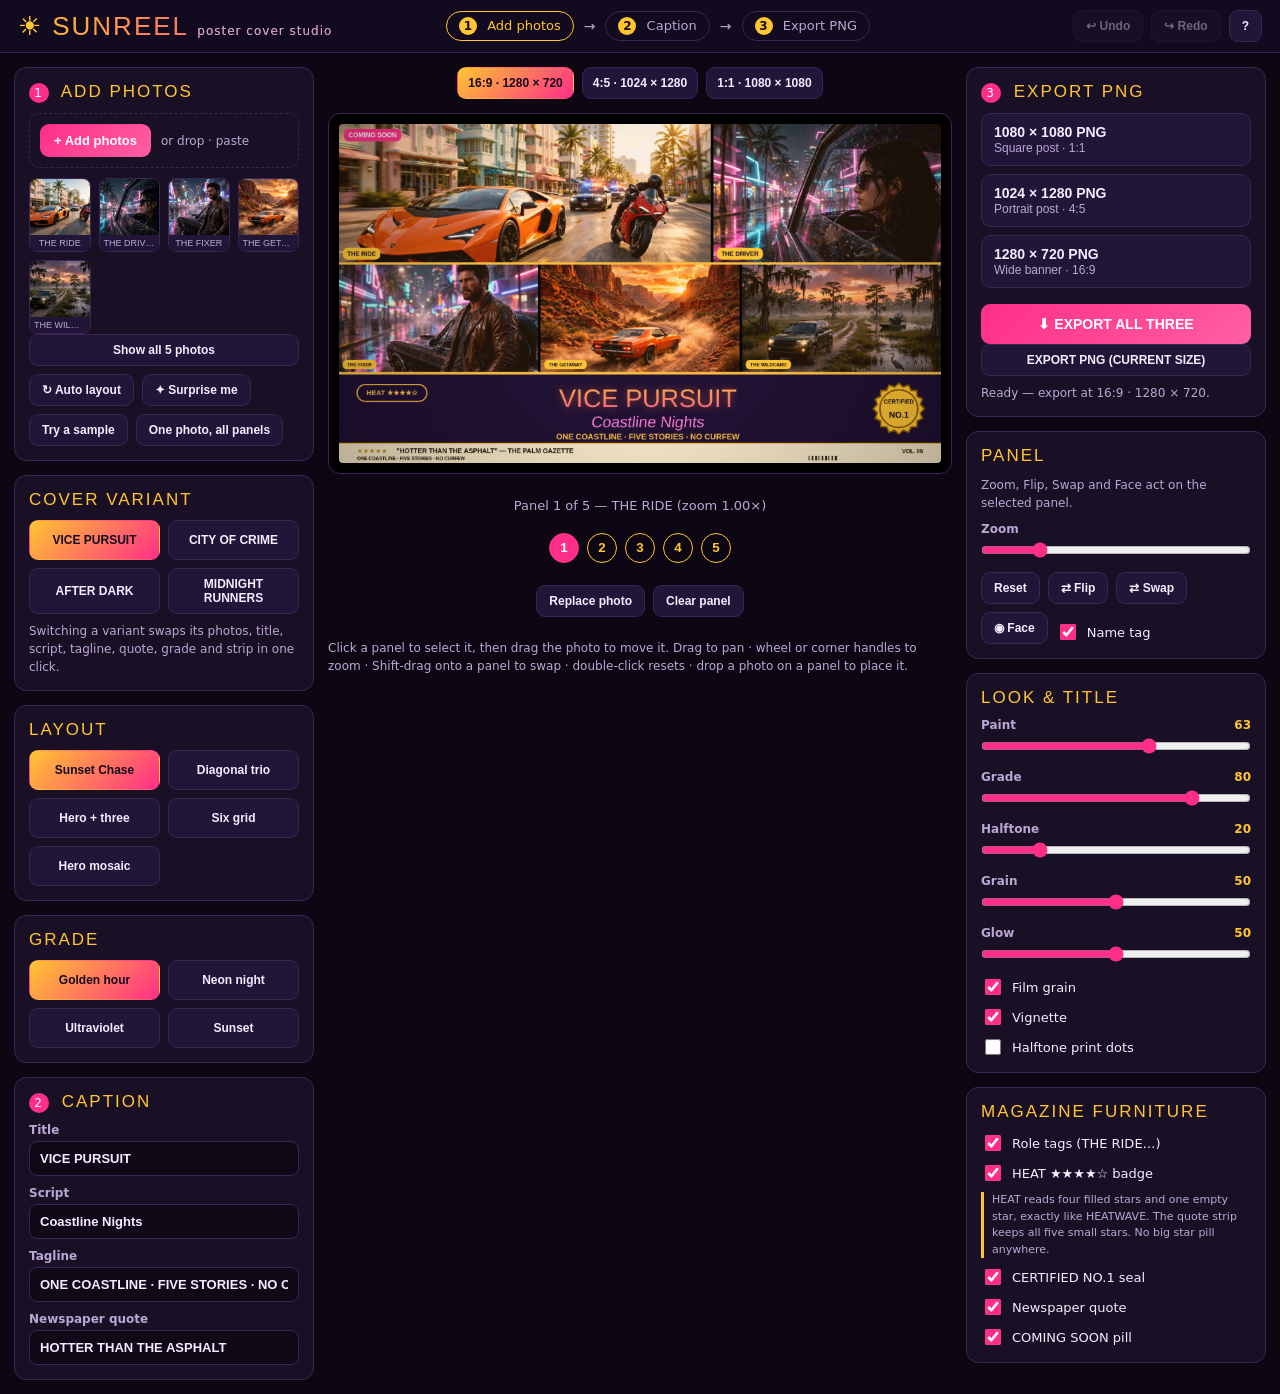
==== commit 8763cd15: "Rebuild r13: full fresh SUNREEL studio for cover resubmit" ====
--- a/app/index.html
+++ b/app/index.html
@@ -1,244 +1,149 @@
-<!doctype html>
+<!DOCTYPE html>
 <html lang="en">
 <head>
 <meta charset="utf-8">
 <meta name="viewport" content="width=device-width, initial-scale=1">
-<title>SUNREEL — poster cover studio</title>
-<meta name="description" content="Turn your photos and a caption into a GTA-style multi-panel poster. Four cover variants, thirty-four photographs, full-resolution PNG export — all offline.">
+<title>SUNREEL — GTA-style cover poster studio</title>
 <link rel="stylesheet" href="style.css">
 </head>
 <body>
-<div id="app">
-  <header class="topbar">
-    <div class="brand">
-      <span class="brand-mark" aria-hidden="true">☀</span>
-      <div>
-        <h1>SUNREEL</h1>
-        <p class="tagline">poster cover studio</p>
+<header class="topbar">
+  <div class="logo"><span class="logo-mark">☀</span> SUNREEL <span class="logo-sub">poster cover studio</span></div>
+  <nav class="steps" aria-label="Steps">
+    <span class="step active"><b>1</b> Add photos</span><span class="step-arrow">→</span>
+    <span class="step"><b>2</b> Caption</span><span class="step-arrow">→</span>
+    <span class="step"><b>3</b> Export PNG</span>
+  </nav>
+  <div class="top-actions">
+    <button id="undoBtn" type="button" class="ghost-btn" disabled>↩ Undo</button>
+    <button id="redoBtn" type="button" class="ghost-btn" disabled>↪ Redo</button>
+    <button id="helpBtn" type="button" class="ghost-btn" title="Drag a panel photo to move it. Wheel zooms. Double-click resets.">?</button>
+  </div>
+</header>
+
+<main class="studio">
+  <!-- LEFT COLUMN -->
+  <section class="col col-left">
+    <div class="card">
+      <h2><span class="num">1</span> ADD PHOTOS</h2>
+      <div id="dropZone" class="drop-zone" tabindex="0">
+        <button id="addPhotosBtn" type="button" class="pink-btn" onclick="document.getElementById('fileInput').click()">+ Add photos</button>
+        <span class="drop-hint">or drop · paste</span>
+        <input id="fileInput" type="file" accept="image/*" multiple hidden>
+      </div>
+      <div id="photoTray" class="tray" aria-label="Photos"></div>
+      <button id="trayCount" type="button" class="ghost-btn wide">Show all photos</button>
+      <div class="row">
+        <button id="autoLayoutBtn" type="button" class="ghost-btn">↻ Auto layout</button>
+        <button id="surpriseBtn" type="button" class="ghost-btn">✦ Surprise me</button>
+      </div>
+      <div class="row">
+        <button id="sampleBtn" type="button" class="ghost-btn">Try a sample</button>
+        <button id="onePhotoBtn" type="button" class="ghost-btn">One photo, all panels</button>
       </div>
     </div>
-    <nav class="steps" role="list" aria-label="Three steps">
-      <span class="step" id="step1" role="listitem"><b>1</b> Add photos</span>
-      <span class="step arrow" aria-hidden="true">→</span>
-      <span class="step" id="step2" role="listitem"><b>2</b> Caption</span>
-      <span class="step arrow" aria-hidden="true">→</span>
-      <span class="step" id="step3" role="listitem"><b>3</b> Export PNG</span>
-    </nav>
-    <div class="history" role="group" aria-label="Undo and redo">
-      <button id="undoBtn" type="button" disabled>↶ Undo</button>
-      <button id="redoBtn" type="button" disabled>↷ Redo</button>
-      <button id="helpBtn" type="button" title="Drag to pan · wheel or corner handles to zoom · Shift-drag onto a panel to swap · double-click resets · drop a photo on a panel to place it">?</button>
+
+    <div class="card">
+      <h2>COVER VARIANT</h2>
+      <div id="variantBtns" class="btn-grid"></div>
+      <p class="note">Switching a variant swaps its photos, title, script, tagline, quote, grade and strip in one click.</p>
     </div>
-  </header>
 
-  <!-- SUNREEL studio: three columns — photos/caption left, preview centre, export/look right. -->
-  <main class="layout">
-    <!-- ================= LEFT: photos, variant, layout, grade, caption ================= -->
-    <section class="controls left" aria-label="Photos and caption">
-      <div class="group">
-        <h2><span class="step-num">1</span> Add photos</h2>
-        <button id="addPhotosBtn" type="button" class="file-btn">+ Add photos</button>
-        <span class="hint inline">or drop · paste</span>
-        <input id="photoInput" type="file" accept="image/*" multiple hidden>
-        <input id="replaceInput" type="file" accept="image/*" hidden>
-        <div class="photo-grid" id="photoGrid" aria-label="Built-in sample photos"></div>
-        <div class="row">
-          <button id="showAllPhotosBtn" type="button">Show all 34 photos</button>
-        </div>
-        <div class="row">
-          <button id="autoLayoutBtn" type="button">⟳ Auto layout</button>
-          <button id="surpriseBtn" type="button">✦ Surprise me</button>
-        </div>
-        <div class="row">
-          <button id="sampleBtn" type="button">Try a sample</button>
-          <button id="fillAllBtn" type="button">One photo, all panels</button>
-        </div>
+    <div class="card">
+      <h2>LAYOUT</h2>
+      <div id="layoutBtns" class="btn-grid"></div>
+    </div>
+
+    <div class="card">
+      <h2>GRADE</h2>
+      <div id="gradeBtns" class="btn-grid"></div>
+    </div>
+
+    <div class="card">
+      <h2><span class="num">2</span> CAPTION</h2>
+      <label class="field-label" for="titleInput">Title</label>
+      <input id="titleInput" type="text" value="VICE PURSUIT" maxlength="24">
+      <label class="field-label" for="scriptInput">Script</label>
+      <input id="scriptInput" type="text" value="Coastline Nights" maxlength="32">
+      <label class="field-label" for="taglineInput">Tagline</label>
+      <input id="taglineInput" type="text" value="ONE COASTLINE · FIVE STORIES · NO CURFEW" maxlength="48">
+      <label class="field-label" for="quoteInput">Newspaper quote</label>
+      <input id="quoteInput" type="text" value="HOTTER THAN THE ASPHALT" maxlength="48">
+    </div>
+  </section>
+
+  <!-- CENTER COLUMN -->
+  <section class="col col-center">
+    <div id="sizeBtns" class="size-bar"></div>
+    <div class="preview-wrap">
+      <canvas id="coverCanvas" width="1280" height="720"></canvas>
+    </div>
+    <p id="panelInfo" class="panel-info">Panel 1 of 5 — THE RIDE (zoom 1.00×)</p>
+    <div id="panelDots" class="panel-dots"></div>
+    <div class="row center-row">
+      <button id="replaceBtn" type="button" class="ghost-btn">Replace photo</button>
+      <button id="clearPanelBtn" type="button" class="ghost-btn">Clear panel</button>
+    </div>
+    <p class="note">Click a panel to select it, then drag the photo to move it. Drag to pan · wheel or corner handles to zoom · Shift-drag onto a panel to swap · double-click resets · drop a photo on a panel to place it.</p>
+  </section>
+
+  <!-- RIGHT COLUMN -->
+  <section class="col col-right">
+    <div class="card">
+      <h2><span class="num">3</span> EXPORT PNG</h2>
+      <button id="export-square" type="button" class="export-btn"><b>1080 × 1080 PNG</b><span>Square post · 1:1</span></button>
+      <button id="export-portrait" type="button" class="export-btn"><b>1024 × 1280 PNG</b><span>Portrait post · 4:5</span></button>
+      <button id="export-landscape" type="button" class="export-btn"><b>1280 × 720 PNG</b><span>Wide banner · 16:9</span></button>
+      <button id="exportAllBtn" type="button" class="pink-btn wide big">⬇ EXPORT ALL THREE</button>
+      <button id="exportCurrentBtn" type="button" class="ghost-btn wide">EXPORT PNG (CURRENT SIZE)</button>
+      <p id="readyLine" class="note">Ready — export at 1280 × 720 (wide).</p>
+    </div>
+
+    <div class="card">
+      <h2>PANEL</h2>
+      <p class="note">Zoom, Flip, Swap and Face act on the selected panel.</p>
+      <label class="field-label" for="zoomSlider">Zoom</label>
+      <input id="zoomSlider" type="range" min="50" max="300" value="100">
+      <div class="row">
+        <button id="resetPanelBtn" type="button" class="ghost-btn">Reset</button>
+        <button id="flipBtn" type="button" class="ghost-btn">⇄ Flip</button>
+        <button id="swapBtn" type="button" class="ghost-btn">⇄ Swap</button>
       </div>
+      <div class="row">
+        <button id="faceBtn" type="button" class="ghost-btn">◉ Face</button>
+        <label class="check"><input id="nameTagChk" type="checkbox" checked> Name tag</label>
+      </div>
+    </div>
 
-      <div class="group variant-group">
-        <h2>Cover variant</h2>
-        <div class="btn-row variant-row" role="group" aria-label="Cover variant">
-          <button type="button" data-variant="sunset">🌅 VICE PURSUIT</button>
-          <button type="button" data-variant="crime">🌃 CITY OF CRIME</button>
-          <button type="button" data-variant="dark">🌙 AFTER DARK</button>
-          <button type="button" data-variant="runners">🏁 MIDNIGHT RUNNERS</button>
-        </div>
-        <p class="hint">Switching a variant swaps its photos, title, script, tagline, quote, grade and strip line in one click. VICE PURSUIT is the approved r10 cover, unchanged.</p>
-      </div>
+    <div class="card">
+      <h2>LOOK &amp; TITLE</h2>
+      <label class="field-label" for="slider-paint">Paint <span id="slider-paint-val" class="val">63</span></label>
+      <input id="slider-paint" type="range" min="0" max="100" value="63">
+      <label class="field-label" for="slider-grade">Grade <span id="slider-grade-val" class="val">80</span></label>
+      <input id="slider-grade" type="range" min="0" max="100" value="80">
+      <label class="field-label" for="slider-halftone">Halftone <span id="slider-halftone-val" class="val">20</span></label>
+      <input id="slider-halftone" type="range" min="0" max="100" value="20">
+      <label class="field-label" for="slider-grain">Grain <span id="slider-grain-val" class="val">50</span></label>
+      <input id="slider-grain" type="range" min="0" max="100" value="50">
+      <label class="field-label" for="slider-glow">Glow <span id="slider-glow-val" class="val">50</span></label>
+      <input id="slider-glow" type="range" min="0" max="100" value="50">
+      <label class="check"><input id="toggle-filmGrain" type="checkbox" checked> Film grain</label>
+      <label class="check"><input id="toggle-vignette" type="checkbox" checked> Vignette</label>
+      <label class="check"><input id="toggle-halftoneDots" type="checkbox"> Halftone print dots</label>
+    </div>
 
-      <div class="group">
-        <h2>Layout</h2>
-        <div class="layout-grid" role="group" aria-label="Layout">
-          <button type="button" data-layout="hero-mosaic"><span class="layout-ico" aria-hidden="true">▦</span>Hero mosaic</button>
-          <button type="button" data-layout="hero-three"><span class="layout-ico" aria-hidden="true">▤</span>Hero + three</button>
-          <button type="button" data-layout="sixgrid"><span class="layout-ico" aria-hidden="true">▦</span>Six grid</button>
-          <button type="button" data-layout="diagonal"><span class="layout-ico" aria-hidden="true">◢</span>Diagonal trio</button>
-          <button type="button" data-layout="seven"><span class="layout-ico" aria-hidden="true">▦</span>Seven mosaic</button>
-        </div>
-        <p class="hint" id="layoutHint">Hero chase wide top-left, driver top-right, fixer / getaway / wildcard below.</p>
-      </div>
-
-      <div class="group">
-        <h2>Grade</h2>
-        <div class="btn-row grade-row" role="group" aria-label="Grade">
-          <button type="button" data-grade="sunset">Sunset</button>
-          <button type="button" data-grade="neon">Neon night</button>
-          <button type="button" data-grade="golden">Golden hour</button>
-          <button type="button" data-grade="tropic">Tropic teal</button>
-          <button type="button" data-grade="heatwave">Heatwave</button>
-          <button type="button" data-grade="ultraviolet">Ultraviolet</button>
-        </div>
-      </div>
-
-      <div class="group">
-        <h2><span class="step-num">2</span> Caption</h2>
-        <label class="field-label" for="captionInput">Title</label>
-        <input id="captionInput" type="text" maxlength="40" value="VICE PURSUIT" autocomplete="off">
-        <label class="field-label" for="scriptInput">Script</label>
-        <input id="scriptInput" type="text" maxlength="60" value="Coastline Nights" autocomplete="off">
-        <label class="field-label" for="taglineInput">Tagline</label>
-        <input id="taglineInput" type="text" maxlength="60" value="" autocomplete="off" placeholder="Three faces · one long night">
-        <div class="btn-row" role="group" aria-label="Caption colour">
-          <button type="button" data-color="gradient">Gradient</button>
-          <button type="button" data-color="white">White</button>
-          <button type="button" data-color="pink">Neon pink</button>
-          <button type="button" data-color="cyan">Cyan</button>
-          <button type="button" data-color="gold">Gold</button>
-        </div>
-        <div class="btn-row" role="group" aria-label="Title style">
-          <button type="button" data-style="gradient">Gradient fill</button>
-          <button type="button" data-style="solid">Solid fill</button>
-          <button type="button" data-style="outline">Outline only</button>
-        </div>
-        <div class="btn-row" role="group" aria-label="Caption position">
-          <button type="button" data-pos="top">Top</button>
-          <button type="button" data-pos="bottom">Bottom</button>
-        </div>
-      </div>
-    </section>
-
-    <!-- ================= CENTER: size switcher + cover preview ================= -->
-    <section class="stage" aria-label="Live preview">
-      <div class="size-bar" role="group" aria-label="Aspect ratio">
-        <button type="button" data-size="square">▢ 1:1&nbsp; 1080 × 1080</button>
-        <button type="button" data-size="portrait">▯ 4:5&nbsp; 1080 × 1350</button>
-        <button type="button" data-size="landscape">▭ 16:9&nbsp; 1920 × 1080</button>
-      </div>
-      <div class="preview-wrap" id="stageDrop">
-        <canvas id="preview" aria-label="Cover preview"></canvas>
-      </div>
-      <div class="panel-bar">
-        <span id="panelLabel">Panel 1 — empty</span>
-        <div class="panel-dots" role="group" aria-label="Pick a panel">
-          <button type="button" class="panel-dot" aria-label="Panel 1">1</button>
-          <button type="button" class="panel-dot" aria-label="Panel 2">2</button>
-          <button type="button" class="panel-dot" aria-label="Panel 3">3</button>
-          <button type="button" class="panel-dot" aria-label="Panel 4">4</button>
-          <button type="button" class="panel-dot" aria-label="Panel 5">5</button>
-          <button type="button" class="panel-dot" aria-label="Panel 6">6</button>
-          <button type="button" class="panel-dot" aria-label="Panel 7">7</button>
-        </div>
-      </div>
-      <div class="panel-tools">
-        <button id="replaceBtn" type="button">Replace photo</button>
-        <button id="clearPanelBtn" type="button">Clear panel</button>
-      </div>
-      <p class="hint">Click a panel to select it, then drag the photo to move it. Zoom and fit are per panel.</p>
-      <p class="hint">Drag to pan · wheel or corner handles to zoom · Shift-drag onto a panel to swap · double-click resets · drop a photo on a panel to place it</p>
-    </section>
-
-    <!-- ================= RIGHT: export, panel controls, look & title ================= -->
-    <section class="controls right" aria-label="Export and look">
-      <div class="group export-group">
-        <h2><span class="step-num">3</span> Export PNG</h2>
-        <div class="export-list">
-          <button type="button" data-export-size="square"><b>1080 × 1080 PNG</b><span>Square post · 1:1</span></button>
-          <button type="button" data-export-size="portrait"><b>1080 × 1350 PNG</b><span>Portrait post · 4:5</span></button>
-          <button type="button" data-export-size="landscape"><b>1920 × 1080 PNG</b><span>Wide banner · 16:9</span></button>
-        </div>
-        <button id="exportAllBtn" type="button" class="export">⬇ Export all three</button>
-        <button id="exportBtn" type="button" class="export ghost">Export PNG (current size)</button>
-        <p class="hint" id="exportNote">Add a photo first, or try a sample below.</p>
-      </div>
-
-      <div class="group">
-        <h2>Panel</h2>
-        <p class="hint panel-note" id="panelNote">Panel 1 of 5 — click a panel in the preview to select it.</p>
-        <label class="field-label" for="zoom">Zoom <span id="zoomVal"></span></label>
-        <input id="zoom" type="range" min="1" max="3" step="0.01" value="1">
-        <div class="btn-row">
-          <button id="prevPhotoBtn" type="button">◀ Photo</button>
-          <button id="nextPhotoBtn" type="button">Photo ▶</button>
-        </div>
-        <div class="btn-row">
-          <button id="resetPanelBtn" type="button">Reset</button>
-          <button id="flipBtn" type="button">⇄ Flip</button>
-          <button id="swapBtn" type="button">⇄ Swap</button>
-          <button id="faceBtn" type="button">◉ Face</button>
-        </div>
-        <label class="check"><input id="nameTagToggle" type="checkbox" checked> Name tag</label>
-      </div>
-
-      <div class="group">
-        <h2>Look &amp; title</h2>
-        <label class="field-label" for="paintSlider">Paint <span id="paintVal"></span></label>
-        <input id="paintSlider" type="range" min="0" max="100" step="1" value="62">
-        <label class="field-label" for="gradeSlider">Grade <span id="gradeVal"></span></label>
-        <input id="gradeSlider" type="range" min="0" max="100" step="1" value="75">
-        <label class="field-label" for="halftoneSlider">Halftone <span id="halftoneVal"></span></label>
-        <input id="halftoneSlider" type="range" min="0" max="100" step="1" value="20">
-        <label class="field-label" for="grainSlider">Grain <span id="grainVal"></span></label>
-        <input id="grainSlider" type="range" min="0" max="100" step="1" value="50">
-        <label class="field-label" for="glowSlider">Glow <span id="glowVal"></span></label>
-        <input id="glowSlider" type="range" min="0" max="100" step="1" value="50">
-        <label class="check"><input id="grainToggle" type="checkbox" checked> Film grain</label>
-        <label class="check"><input id="vignetteToggle" type="checkbox" checked> Vignette</label>
-        <label class="check"><input id="halftoneToggle" type="checkbox"> Halftone print dots</label>
-      </div>
-
-      <div class="group">
-        <h2>Magazine furniture</h2>
-        <label class="check"><input id="tagsToggle" type="checkbox" checked> Role tags (THE RIDE…)</label>
-        <label class="check"><input id="heatToggle" type="checkbox" checked> HEAT ★★★★☆ badge</label>
-        <p class="hint furniture-note">HEAT reads four filled stars and one empty star, exactly like HEATWAVE. The quote strip keeps all five small stars. No big star pill anywhere.</p>
-        <label class="check"><input id="sealToggle" type="checkbox" checked> CERTIFIED NO.1 seal</label>
-        <label class="check"><input id="quoteToggle" type="checkbox" checked> Newspaper quote</label>
-        <label class="field-label" for="quoteInput">Quote</label>
-        <input id="quoteInput" type="text" maxlength="80" value="HOTTER THAN THE ASPHALT" autocomplete="off">
-        <label class="field-label" for="quoteSourceInput">Quote source</label>
-        <input id="quoteSourceInput" type="text" maxlength="40" value="THE PALM GAZETTE" autocomplete="off">
-        <label class="check"><input id="stripToggle" type="checkbox" checked> Bottom billing strip</label>
-        <label class="field-label" for="stripInput">Strip text</label>
-        <input id="stripInput" type="text" maxlength="80" value="ONE COASTLINE · FIVE STORIES · NO CURFEW" autocomplete="off">
-      </div>
-
-      <div class="group">
-        <h2>Stickers</h2>
-        <div class="btn-row" role="group" aria-label="Stickers">
-          <button type="button" data-sticker="sun">☀ Sun</button>
-          <button type="button" data-sticker="palm">🌴 Palm</button>
-          <button type="button" data-sticker="star">★ Star</button>
-          <button type="button" data-sticker="flame">🔥 Flame</button>
-          <button type="button" data-sticker="badge">✦ Badge</button>
-        </div>
-        <div class="row">
-          <button id="clearStickersBtn" type="button">Clear stickers</button>
-        </div>
-        <p class="hint">Stickers land in the middle of the cover — drag the preview to move a photo, not a sticker.</p>
-      </div>
-    </section>
-  </main>
-
-  <footer class="foot">
-    <p>SUNREEL — poster cover studio. Your photos stay on your device. No uploads, no accounts, no network. Fonts: Bebas Neue, Anton and Archivo Black (SIL Open Font License, shipped under app/fonts/). The thirty-four sample photos are photographs made in this session, not Rockstar artwork and not photos of real people.</p>
-  </footer>
-</div>
-
-<div id="coverShot" hidden>
-  <img id="coverImg" alt="Exported cover art">
-</div>
+    <div class="card">
+      <h2>MAGAZINE FURNITURE</h2>
+      <label class="check"><input id="toggle-tags" type="checkbox" checked> Role tags (THE RIDE…)</label>
+      <label class="check"><input id="toggle-heat" type="checkbox" checked> HEAT ★★★★☆ badge</label>
+      <p class="note small">HEAT reads four filled stars and one empty star, exactly like HEATWAVE. The quote strip keeps all five small stars. No big star pill anywhere.</p>
+      <label class="check"><input id="toggle-seal" type="checkbox" checked> CERTIFIED NO.1 seal</label>
+      <label class="check"><input id="toggle-quote" type="checkbox" checked> Newspaper quote</label>
+      <label class="check"><input id="toggle-comingSoon" type="checkbox" checked> COMING SOON pill</label>
+    </div>
+  </section>
+</main>
 
 <script type="module" src="src/main.js"></script>
-<script type="module" src="src/shots.js"></script>
 </body>
 </html>
--- a/app/style.css
+++ b/app/style.css
@@ -1,418 +1,359 @@
-/* SUNREEL — poster cover studio (rebuild r11). Dark editor UI, three columns:
- * photos + layout + grade + caption on the left, the cover preview in the
- * centre, export + panel controls + look & title on the right. */
-
+/* SUNREEL poster studio — dark neon studio theme. */
 @font-face {
-  font-family: "Bebas Neue";
-  src: url("fonts/BebasNeue-Regular.ttf") format("truetype");
+  font-family: "Anton";
+  src: url("../fonts/Anton-Regular.ttf") format("truetype");
   font-weight: 400;
   font-style: normal;
   font-display: swap;
 }
 @font-face {
-  font-family: "Anton";
-  src: url("fonts/Anton-Regular.ttf") format("truetype");
+  font-family: "Archivo Black";
+  src: url("../fonts/ArchivoBlack-Regular.ttf") format("truetype");
   font-weight: 400;
   font-style: normal;
   font-display: swap;
 }
 @font-face {
-  font-family: "Archivo Black";
-  src: url("fonts/ArchivoBlack-Regular.ttf") format("truetype");
+  font-family: "Bebas Neue";
+  src: url("../fonts/BebasNeue-Regular.ttf") format("truetype");
   font-weight: 400;
   font-style: normal;
   font-display: swap;
 }
 
-* { box-sizing: border-box; }
-
 :root {
-  --bg: #0b0817;
-  --panel: #171129;
-  --panel-2: #221737;
-  --line: #33244d;
-  --text: #f5eefc;
+  --bg: #0d0714;
+  --panel: #1a1026;
+  --panel-2: #221638;
+  --line: #3a2554;
+  --text: #f4ecff;
   --muted: #b9a8d4;
   --pink: #ff2e88;
-  --cyan: #22d3ee;
-  --gold: #ffc93c;
-  --radius: 10px;
-}
-
-html, body { margin: 0; padding: 0; }
+  --pink-2: #ff5fa2;
+  --gold: #ffc531;
+  --cyan: #4de8ff;
+}
+
+* { box-sizing: border-box; }
 
 body {
+  margin: 0;
   background: var(--bg);
   color: var(--text);
-  font-family: "Archivo Black", "Anton", system-ui, sans-serif;
+  font-family: system-ui, -apple-system, "Segoe UI", sans-serif;
   font-size: 14px;
-  line-height: 1.45;
-}
-
-#app { max-width: 1560px; margin: 0 auto; padding: 14px 18px 28px; }
-
-/* ---------------------------------------------------------------- top bar */
+}
+
+body.cover-only {
+  background: #000;
+  overflow: hidden;
+}
+body.cover-only .topbar { display: none; }
+body.cover-only .col-left,
+body.cover-only .col-right,
+body.cover-only .size-bar,
+body.cover-only .panel-info,
+body.cover-only .panel-dots,
+body.cover-only .center-row,
+body.cover-only .col-center .note { display: none; }
+body.cover-only .studio { display: block; padding: 0; }
+body.cover-only .col-center { display: block; }
+body.cover-only .preview-wrap {
+  border: none;
+  border-radius: 0;
+  padding: 0;
+  background: #000;
+}
+body.cover-only #coverCanvas {
+  display: block;
+  margin: 0 auto;
+  max-width: none;
+  border-radius: 0;
+}
 
 .topbar {
   display: flex;
   align-items: center;
-  gap: 20px;
-  flex-wrap: wrap;
-  padding: 4px 0 14px;
+  gap: 24px;
+  padding: 10px 18px;
   border-bottom: 1px solid var(--line);
-}
-
-.brand { display: flex; align-items: center; gap: 10px; }
-.brand-mark {
-  font-size: 30px;
-  line-height: 1;
-  color: var(--gold);
-  text-shadow: 0 0 18px rgba(255, 201, 60, 0.7);
-}
-.brand h1 {
-  margin: 0;
-  font-family: "Bebas Neue", "Anton", sans-serif;
-  font-size: 32px;
-  letter-spacing: 4px;
-  line-height: 1;
-  background: linear-gradient(90deg, #ffd76a, #ff5e78 55%, #c93bff);
+  background: #120a1e;
+  position: sticky;
+  top: 0;
+  z-index: 10;
+}
+
+.logo {
+  font-family: "Anton", sans-serif;
+  font-size: 26px;
+  letter-spacing: 2px;
+  background: linear-gradient(90deg, var(--gold), var(--pink));
   -webkit-background-clip: text;
   background-clip: text;
   color: transparent;
-}
-.tagline { margin: 2px 0 0; color: var(--muted); font-size: 12px; }
-
-.steps { display: flex; gap: 6px; flex-wrap: wrap; align-items: center; }
+  white-space: nowrap;
+}
+.logo-mark { color: var(--gold); -webkit-text-fill-color: var(--gold); }
+.logo-sub {
+  font-family: system-ui, sans-serif;
+  font-size: 12px;
+  letter-spacing: 1px;
+  color: var(--muted);
+  -webkit-text-fill-color: var(--muted);
+  text-transform: lowercase;
+}
+
+.steps { display: flex; align-items: center; gap: 10px; margin: 0 auto; }
 .step {
   border: 1px solid var(--line);
   border-radius: 999px;
   padding: 5px 12px;
   color: var(--muted);
-  font-size: 12px;
-  background: var(--panel);
-}
+  font-size: 13px;
+  white-space: nowrap;
+}
+.step.active { border-color: var(--gold); color: var(--gold); }
 .step b {
+  background: var(--gold);
+  color: #160a1e;
+  border-radius: 50%;
   display: inline-block;
-  width: 18px; height: 18px;
+  width: 18px;
+  height: 18px;
   line-height: 18px;
   text-align: center;
-  border-radius: 50%;
-  background: var(--panel-2);
-  color: var(--text);
   margin-right: 6px;
-  font-size: 11px;
-}
-.step.done { border-color: var(--gold); color: var(--gold); }
-.step.done b { background: var(--gold); color: #14061f; }
-.step.arrow { border: none; background: none; padding: 5px 0; color: var(--muted); }
-
-.history { margin-left: auto; display: flex; gap: 8px; }
-.history button {
-  background: var(--panel);
-  border: 1px solid var(--line);
-  color: var(--text);
-  border-radius: 8px;
-  padding: 7px 12px;
-  font: inherit;
-  font-size: 12px;
-  cursor: pointer;
-}
-.history button:disabled { opacity: 0.4; cursor: default; }
-.history button:not(:disabled):hover { border-color: var(--pink); }
-
-/* ---------------------------------------------------------------- layout */
-
-.layout {
+  font-size: 12px;
+}
+.step-arrow { color: var(--muted); }
+
+.top-actions { display: flex; gap: 8px; margin-left: auto; }
+
+.studio {
   display: grid;
   grid-template-columns: 300px minmax(0, 1fr) 300px;
-  gap: 16px;
-  margin-top: 16px;
+  gap: 14px;
+  padding: 14px;
   align-items: start;
 }
-@media (max-width: 1100px) {
-  .layout { grid-template-columns: 280px minmax(0, 1fr); }
-  .controls.right { grid-column: 1 / -1; }
-}
-@media (max-width: 760px) {
-  .layout { grid-template-columns: 1fr; }
-}
-
-.controls { display: flex; flex-direction: column; gap: 12px; min-width: 0; }
-.group {
+
+.col { display: flex; flex-direction: column; gap: 14px; min-width: 0; }
+
+.card {
   background: var(--panel);
   border: 1px solid var(--line);
-  border-radius: var(--radius);
-  padding: 12px;
-}
-.group h2 {
+  border-radius: 12px;
+  padding: 14px;
+}
+.card h2 {
   margin: 0 0 10px;
-  font-family: "Bebas Neue", sans-serif;
-  font-size: 19px;
+  font-family: "Anton", sans-serif;
+  font-size: 17px;
   letter-spacing: 2px;
   color: var(--gold);
-}
-.step-num {
-  display: inline-block;
-  width: 20px; height: 20px;
-  line-height: 20px;
-  text-align: center;
-  border-radius: 50%;
-  background: var(--pink);
-  color: #fff;
-  font-size: 12px;
-  margin-right: 6px;
-  vertical-align: 1px;
-}
-.field-label {
-  display: block;
-  margin: 10px 0 4px;
-  font-size: 12px;
-  color: var(--muted);
-}
-.field-label span { color: var(--gold); }
-.hint { color: var(--muted); font-size: 12px; margin: 8px 0 0; }
-.hint.inline { display: inline; margin-left: 8px; }
-.furniture-note {
-  margin: 4px 0 2px 24px;
-  font-size: 11px;
-  color: var(--muted);
-  border-left: 2px solid var(--gold);
-  padding-left: 8px;
-}
-.panel-note { margin-top: 0; }
-
-input[type="text"], select {
-  width: 100%;
-  background: #120b1f;
-  border: 1px solid var(--line);
-  border-radius: 8px;
-  color: var(--text);
-  padding: 8px 10px;
-  font: inherit;
-  font-size: 13px;
-}
-input[type="text"]:focus, select:focus {
-  outline: 2px solid var(--pink);
-  outline-offset: 1px;
-}
-input[type="range"] { width: 100%; accent-color: var(--pink); }
-
-.check {
-  display: flex;
-  align-items: center;
-  gap: 8px;
-  margin-top: 9px;
-  font-size: 13px;
-  cursor: pointer;
-}
-.check input { accent-color: var(--pink); width: 16px; height: 16px; }
-
-.btn-row { display: flex; flex-wrap: wrap; gap: 6px; }
-.variant-group { border-color: var(--gold); }
-.variant-row button {
-  flex: 1 1 44%;
-  font-size: 12px;
-  padding: 8px 9px;
-}
-.variant-row button.active {
-  background: linear-gradient(90deg, #ffb03a, #ff5e78 60%, #c93bff);
-  border-color: var(--gold);
-  color: #fff;
-  box-shadow: 0 0 16px rgba(255, 176, 58, 0.45);
-}
-.grade-row button { flex: 1 1 30%; font-size: 12px; }
-.row { display: flex; gap: 8px; margin-top: 10px; flex-wrap: wrap; }
-
-button {
-  font: inherit;
-  font-size: 13px;
-  background: var(--panel-2);
-  color: var(--text);
-  border: 1px solid var(--line);
-  border-radius: 8px;
-  padding: 7px 11px;
-  cursor: pointer;
-}
-button:hover { border-color: var(--pink); }
-button.active {
-  background: var(--pink);
-  border-color: var(--pink);
-  color: #fff;
-  box-shadow: 0 0 14px rgba(255, 46, 136, 0.45);
-}
-button:disabled { opacity: 0.4; cursor: default; }
-
-.file-btn {
+  font-weight: 400;
+}
+.card h2 .num {
   display: inline-block;
   background: var(--pink);
   color: #fff;
-  border-radius: 8px;
-  padding: 9px 14px;
-  cursor: pointer;
-  font-size: 13px;
-  box-shadow: 0 0 16px rgba(255, 46, 136, 0.35);
-  border: none;
-}
-
-/* Layout picker: five choices with a small glyph each. */
-.layout-grid {
-  display: grid;
-  grid-template-columns: repeat(5, 1fr);
-  gap: 6px;
-}
-.layout-grid button {
-  padding: 8px 2px 6px;
-  font-size: 10px;
-  line-height: 1.25;
-  display: flex;
-  flex-direction: column;
+  border-radius: 50%;
+  width: 20px;
+  height: 20px;
+  line-height: 20px;
+  text-align: center;
+  font-size: 12px;
+  font-family: system-ui, sans-serif;
+  margin-right: 6px;
+}
+
+.note { color: var(--muted); font-size: 12px; line-height: 1.5; margin: 8px 0 0; }
+.note.small { font-size: 11px; border-left: 3px solid var(--gold); padding-left: 8px; }
+
+.drop-zone {
+  display: flex;
   align-items: center;
-  gap: 4px;
-}
-.layout-ico { font-size: 18px; line-height: 1; color: var(--gold); }
-.layout-grid button.active .layout-ico { color: #fff; }
-
-/* Photo thumbnail grid (left panel). */
-.photo-grid {
+  gap: 10px;
+  border: 1px dashed var(--line);
+  border-radius: 10px;
+  padding: 10px;
+  cursor: pointer;
+}
+.drop-zone.drag { border-color: var(--pink); background: #2a1230; }
+.drop-hint { color: var(--muted); font-size: 12px; }
+
+.tray {
   display: grid;
   grid-template-columns: repeat(4, 1fr);
-  gap: 6px;
+  gap: 8px;
   margin-top: 10px;
 }
-.thumb {
+.tray-cell {
   padding: 0;
+  border: 1px solid var(--line);
+  border-radius: 8px;
   overflow: hidden;
-  border-radius: 6px;
-  text-align: left;
-  background: var(--panel);
-}
-.thumb img {
-  display: block;
-  width: 100%;
-  aspect-ratio: 1 / 1;
-  object-fit: cover;
-}
-.thumb span {
-  display: block;
-  padding: 3px 4px;
+  background: #000;
+  cursor: pointer;
+  position: relative;
+}
+.tray-cell img { width: 100%; height: 56px; object-fit: cover; display: block; }
+.tray-cell span {
+  display: block;
   font-size: 9px;
   color: var(--muted);
+  padding: 3px 4px;
   white-space: nowrap;
   overflow: hidden;
   text-overflow: ellipsis;
-}
-.thumb:hover { border-color: var(--gold); }
-
-/* ---------------------------------------------------------------- export */
-
-.export-group { text-align: center; }
-.export-list { display: flex; flex-direction: column; gap: 8px; margin-bottom: 10px; }
-.export-list button {
-  display: flex;
-  flex-direction: column;
-  align-items: flex-start;
-  gap: 1px;
-  padding: 9px 12px;
-  text-align: left;
+  background: var(--panel-2);
+}
+.tray-cell:hover { border-color: var(--pink); }
+
+.row { display: flex; gap: 8px; margin-top: 8px; flex-wrap: wrap; }
+.center-row { justify-content: center; }
+
+.btn-grid { display: grid; grid-template-columns: 1fr 1fr; gap: 8px; }
+.btn-grid .pick-btn { min-height: 40px; }
+
+.pick-btn {
+  background: var(--panel-2);
+  color: var(--text);
+  border: 1px solid var(--line);
+  border-radius: 9px;
+  padding: 8px 10px;
+  font-size: 12px;
+  font-weight: 700;
+  cursor: pointer;
+  text-align: center;
+}
+.pick-btn:hover { border-color: var(--pink); }
+.pick-btn.active {
+  background: linear-gradient(135deg, var(--gold), var(--pink));
+  color: #160a1e;
+  border-color: transparent;
+}
+
+.ghost-btn {
+  background: var(--panel-2);
+  color: var(--text);
+  border: 1px solid var(--line);
+  border-radius: 9px;
+  padding: 8px 12px;
+  font-size: 12px;
+  font-weight: 600;
+  cursor: pointer;
+}
+.ghost-btn:hover:not(:disabled) { border-color: var(--cyan); }
+.ghost-btn:disabled { opacity: 0.4; cursor: default; }
+.ghost-btn.wide { width: 100%; }
+
+.pink-btn {
+  background: linear-gradient(135deg, var(--pink), var(--pink-2));
+  color: #fff;
+  border: none;
+  border-radius: 9px;
+  padding: 9px 14px;
+  font-size: 13px;
+  font-weight: 800;
+  cursor: pointer;
+}
+.pink-btn.wide { width: 100%; }
+.pink-btn.big { padding: 12px; font-size: 14px; margin-top: 8px; }
+
+.field-label {
+  display: block;
+  font-size: 12px;
+  font-weight: 700;
+  color: var(--muted);
+  margin: 10px 0 4px;
+}
+.field-label .val { color: var(--gold); float: right; }
+
+input[type="text"] {
   width: 100%;
-}
-.export-list button b { font-size: 14px; letter-spacing: 0.5px; }
-.export-list button span { font-size: 11px; color: var(--muted); }
-.export-list button.active { border-color: var(--gold); }
-.export {
+  background: #0f0918;
+  border: 1px solid var(--line);
+  border-radius: 8px;
+  color: var(--text);
+  padding: 9px 10px;
+  font-size: 13px;
+  font-weight: 600;
+}
+input[type="text"]:focus { outline: 2px solid var(--pink); border-color: transparent; }
+
+input[type="range"] {
   width: 100%;
-  background: linear-gradient(90deg, #ff2e5e, #ff2e88 55%, #c93bff);
-  border: none;
-  color: #fff;
-  font-family: "Bebas Neue", sans-serif;
-  font-size: 21px;
-  letter-spacing: 3px;
-  padding: 11px;
-  border-radius: 10px;
-  box-shadow: 0 0 22px rgba(255, 46, 136, 0.4);
-}
-.export:hover { filter: brightness(1.12); }
-.export.ghost {
+  accent-color: var(--pink);
+  margin: 2px 0 6px;
+}
+
+.check {
+  display: flex;
+  align-items: center;
+  gap: 8px;
+  font-size: 13px;
   margin-top: 8px;
-  background: var(--panel-2);
-  border: 1px solid var(--line);
-  box-shadow: none;
-  font-size: 16px;
-  letter-spacing: 2px;
-  padding: 9px;
-}
-
-/* ---------------------------------------------------------------- stage */
-
-.stage { min-width: 0; }
+  cursor: pointer;
+}
+.check input { accent-color: var(--pink); width: 16px; height: 16px; }
+
 .size-bar {
   display: flex;
   gap: 8px;
-  margin-bottom: 10px;
+  justify-content: center;
   flex-wrap: wrap;
 }
-.size-bar button { font-size: 12px; padding: 7px 12px; }
+
 .preview-wrap {
-  background: #070410;
-  border: 1px solid var(--line);
-  border-radius: var(--radius);
-  padding: 12px;
+  background: #000;
+  border: 1px solid var(--line);
+  border-radius: 12px;
+  padding: 10px;
   display: flex;
   justify-content: center;
-  align-items: center;
-  min-height: 320px;
-}
-.preview-wrap.dropping {
-  border-color: var(--cyan);
-  box-shadow: 0 0 0 3px rgba(34, 211, 238, 0.35) inset;
-}
-#preview {
-  display: block;
+}
+.preview-wrap canvas {
   max-width: 100%;
   height: auto;
-  border-radius: 6px;
-  cursor: crosshair;
-  box-shadow: 0 12px 40px rgba(0, 0, 0, 0.55);
-}
-
-.panel-bar {
-  display: flex;
-  align-items: center;
-  justify-content: space-between;
-  gap: 12px;
-  margin-top: 12px;
-  flex-wrap: wrap;
-}
-#panelLabel { color: var(--muted); font-size: 13px; }
-.panel-dots { display: flex; gap: 6px; }
+  display: block;
+  border-radius: 4px;
+  cursor: grab;
+  touch-action: none;
+}
+.preview-wrap canvas:active { cursor: grabbing; }
+
+.panel-info { text-align: center; color: var(--muted); font-size: 13px; margin: 10px 0 6px; }
+.panel-dots { display: flex; gap: 8px; justify-content: center; }
 .panel-dot {
-  width: 32px; height: 32px;
-  padding: 0;
+  width: 30px;
+  height: 30px;
   border-radius: 50%;
-  line-height: 30px;
-  text-align: center;
-}
-.panel-dot.filled { border-color: var(--gold); color: var(--gold); }
-
-.panel-tools {
-  display: flex;
-  align-items: center;
-  gap: 10px;
-  margin-top: 10px;
-  flex-wrap: wrap;
-}
-.panel-tools .field-label { margin: 0; }
-.panel-tools input[type="range"] { width: 180px; flex: 1 1 140px; }
-
-.foot {
-  margin-top: 24px;
-  border-top: 1px solid var(--line);
-  padding-top: 12px;
-  color: var(--muted);
-  font-size: 12px;
-}
-
-/* Cover-only screenshot view: the exported PNG, full-bleed. */
-#coverShot[hidden] { display: none; }
-#coverShot { position: fixed; inset: 0; background: #070410; }
-#coverShot img { width: 100vw; height: 100vh; object-fit: contain; display: block; }
+  border: 1px solid var(--gold);
+  background: transparent;
+  color: var(--gold);
+  font-weight: 800;
+  cursor: pointer;
+}
+.panel-dot.active { background: var(--pink); border-color: var(--pink); color: #fff; }
+
+.export-btn {
+  display: block;
+  width: 100%;
+  text-align: left;
+  background: var(--panel-2);
+  color: var(--text);
+  border: 1px solid var(--line);
+  border-radius: 10px;
+  padding: 10px 12px;
+  margin-bottom: 8px;
+  cursor: pointer;
+}
+.export-btn:hover { border-color: var(--gold); }
+.export-btn b { display: block; font-size: 14px; }
+.export-btn span { color: var(--muted); font-size: 12px; }
+
+@media (max-width: 1100px) {
+  .studio { grid-template-columns: 1fr; }
+  .steps { display: none; }
+}
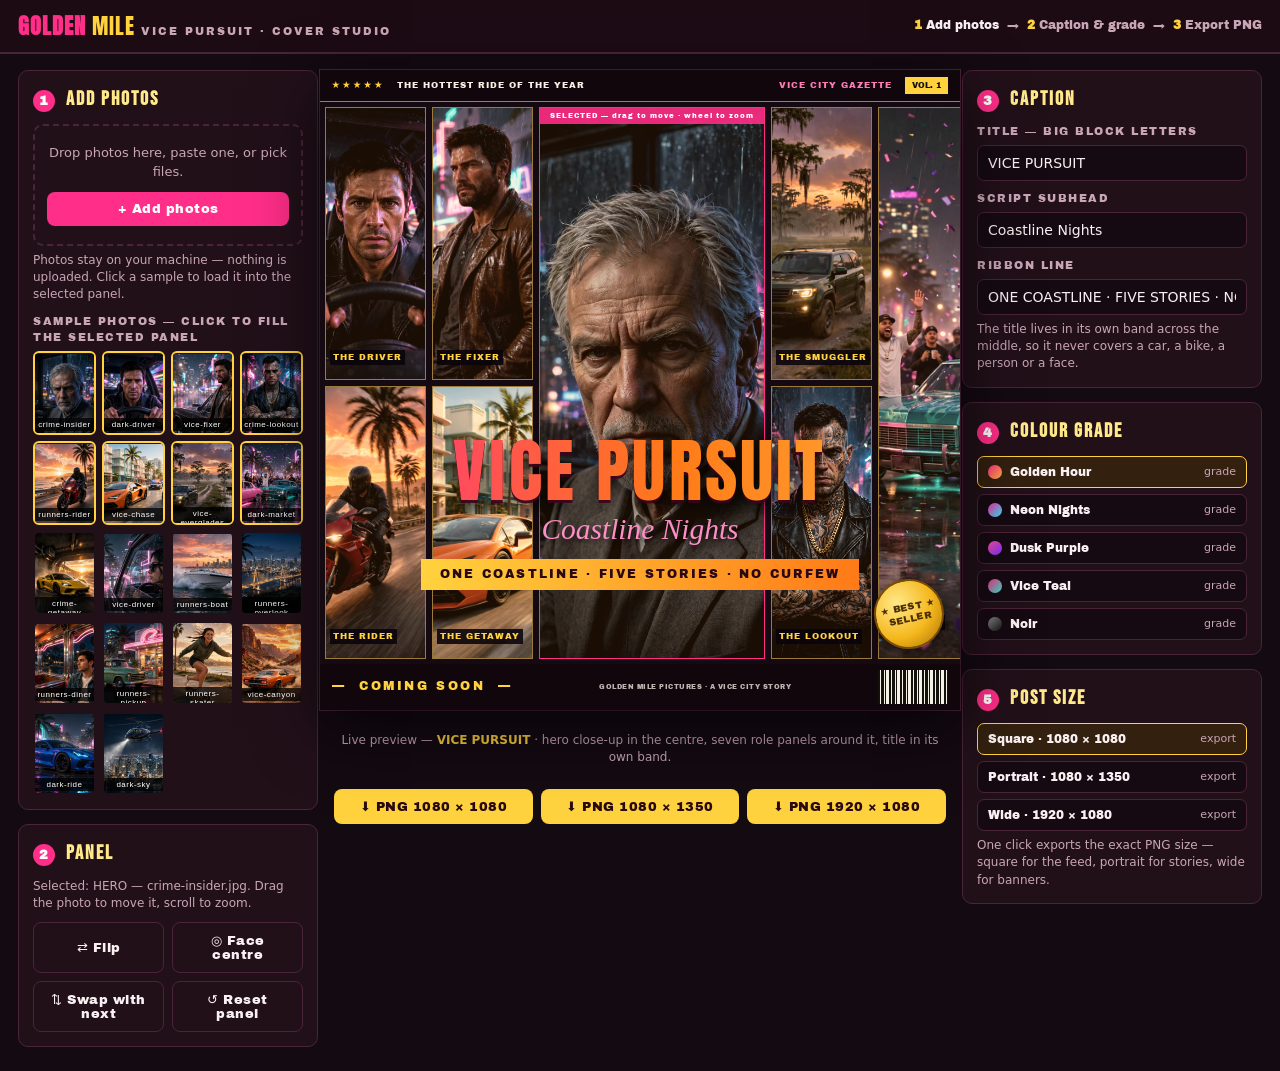
==== commit 6d26aa62: "r15-goldenmile: VICE PURSUIT Golden Mile cover studio (hero close-up + 7 role panels, 5 grades, PNG " ====
--- a/app/index.html
+++ b/app/index.html
@@ -3,147 +3,86 @@
 <head>
 <meta charset="utf-8">
 <meta name="viewport" content="width=device-width, initial-scale=1">
-<title>SUNREEL — GTA-style cover poster studio</title>
+<meta name="description" content="GOLDEN MILE — turn your photos into a GTA-style magazine cover: hero close-up, seven role panels, VICE PURSUIT lettering, 5 grades, PNG in 3 sizes. Works offline.">
+<title>GOLDEN MILE — VICE PURSUIT cover studio</title>
 <link rel="stylesheet" href="style.css">
 </head>
 <body>
-<header class="topbar">
-  <div class="logo"><span class="logo-mark">☀</span> SUNREEL <span class="logo-sub">poster cover studio</span></div>
-  <nav class="steps" aria-label="Steps">
-    <span class="step active"><b>1</b> Add photos</span><span class="step-arrow">→</span>
-    <span class="step"><b>2</b> Caption</span><span class="step-arrow">→</span>
-    <span class="step"><b>3</b> Export PNG</span>
+<header class="gm-topbar">
+  <div class="gm-logo"><b>GOLDEN</b> <em>MILE</em> <span>VICE PURSUIT · COVER STUDIO</span></div>
+  <nav class="gm-steps" aria-label="Steps">
+    <span class="on"><b>1</b> Add photos</span><span>→</span>
+    <span><b>2</b> Caption &amp; grade</span><span>→</span>
+    <span><b>3</b> Export PNG</span>
   </nav>
-  <div class="top-actions">
-    <button id="undoBtn" type="button" class="ghost-btn" disabled>↩ Undo</button>
-    <button id="redoBtn" type="button" class="ghost-btn" disabled>↪ Redo</button>
-    <button id="helpBtn" type="button" class="ghost-btn" title="Drag a panel photo to move it. Wheel zooms. Double-click resets.">?</button>
-  </div>
 </header>
 
-<main class="studio">
-  <!-- LEFT COLUMN -->
-  <section class="col col-left">
-    <div class="card">
+<main class="gm-studio">
+  <!-- LEFT: photos -->
+  <section class="gm-col" aria-label="Photos">
+    <div class="gm-card">
       <h2><span class="num">1</span> ADD PHOTOS</h2>
-      <div id="dropZone" class="drop-zone" tabindex="0">
-        <button id="addPhotosBtn" type="button" class="pink-btn" onclick="document.getElementById('fileInput').click()">+ Add photos</button>
-        <span class="drop-hint">or drop · paste</span>
+      <div id="dropZone" class="gm-drop" tabindex="0">
+        Drop photos here, paste one, or pick files.
+        <div style="margin-top:10px"><button id="addPhotosBtn" type="button" class="gm-btn gm-btn-pink">+ Add photos</button></div>
         <input id="fileInput" type="file" accept="image/*" multiple hidden>
       </div>
-      <div id="photoTray" class="tray" aria-label="Photos"></div>
-      <button id="trayCount" type="button" class="ghost-btn wide">Show all photos</button>
-      <div class="row">
-        <button id="autoLayoutBtn" type="button" class="ghost-btn">↻ Auto layout</button>
-        <button id="surpriseBtn" type="button" class="ghost-btn">✦ Surprise me</button>
+      <p class="gm-hint">Photos stay on your machine — nothing is uploaded. Click a sample to load it into the selected panel.</p>
+      <label class="gm-label">SAMPLE PHOTOS — CLICK TO FILL THE SELECTED PANEL</label>
+      <div id="sampleStrip" class="gm-samples"></div>
+    </div>
+    <div class="gm-card">
+      <h2><span class="num">2</span> PANEL</h2>
+      <p class="gm-hint" id="panelHint">Click any panel on the cover to select it, then drag the photo to move it and scroll to zoom.</p>
+      <div class="gm-row" style="margin-top:10px">
+        <button id="flipBtn" type="button" class="gm-btn gm-btn-ghost">⇄ Flip</button>
+        <button id="faceBtn" type="button" class="gm-btn gm-btn-ghost">◎ Face centre</button>
       </div>
-      <div class="row">
-        <button id="sampleBtn" type="button" class="ghost-btn">Try a sample</button>
-        <button id="onePhotoBtn" type="button" class="ghost-btn">One photo, all panels</button>
+      <div class="gm-row" style="margin-top:8px">
+        <button id="swapBtn" type="button" class="gm-btn gm-btn-ghost">⇅ Swap with next</button>
+        <button id="resetBtn" type="button" class="gm-btn gm-btn-ghost">↺ Reset panel</button>
       </div>
-    </div>
-
-    <div class="card">
-      <h2>COVER VARIANT</h2>
-      <div id="variantBtns" class="btn-grid"></div>
-      <p class="note">Switching a variant swaps its photos, title, script, tagline, quote, grade and strip in one click.</p>
-    </div>
-
-    <div class="card">
-      <h2>LAYOUT</h2>
-      <div id="layoutBtns" class="btn-grid"></div>
-    </div>
-
-    <div class="card">
-      <h2>GRADE</h2>
-      <div id="gradeBtns" class="btn-grid"></div>
-    </div>
-
-    <div class="card">
-      <h2><span class="num">2</span> CAPTION</h2>
-      <label class="field-label" for="titleInput">Title</label>
-      <input id="titleInput" type="text" value="VICE PURSUIT" maxlength="24">
-      <label class="field-label" for="scriptInput">Script</label>
-      <input id="scriptInput" type="text" value="Coastline Nights" maxlength="32">
-      <label class="field-label" for="taglineInput">Tagline</label>
-      <input id="taglineInput" type="text" value="ONE COASTLINE · FIVE STORIES · NO CURFEW" maxlength="48">
-      <label class="field-label" for="quoteInput">Newspaper quote</label>
-      <input id="quoteInput" type="text" value="HOTTER THAN THE ASPHALT" maxlength="48">
     </div>
   </section>
 
-  <!-- CENTER COLUMN -->
-  <section class="col col-center">
-    <div id="sizeBtns" class="size-bar"></div>
-    <div class="preview-wrap">
-      <canvas id="coverCanvas" width="1280" height="720"></canvas>
+  <!-- CENTRE: live cover -->
+  <section class="gm-stage" aria-label="Cover preview">
+    <div id="coverMount"></div>
+    <p class="gm-stage-note">Live preview — <b>VICE PURSUIT</b> · hero close-up in the centre, seven role panels around it, title in its own band.</p>
+    <div class="gm-row" style="width:100%; max-width:640px">
+      <button id="exportSquareBtn" type="button" class="gm-btn gm-btn-gold">⬇ PNG 1080 × 1080</button>
+      <button id="exportPortraitBtn" type="button" class="gm-btn gm-btn-gold">⬇ PNG 1080 × 1350</button>
+      <button id="exportWideBtn" type="button" class="gm-btn gm-btn-gold">⬇ PNG 1920 × 1080</button>
     </div>
-    <p id="panelInfo" class="panel-info">Panel 1 of 5 — THE RIDE (zoom 1.00×)</p>
-    <div id="panelDots" class="panel-dots"></div>
-    <div class="row center-row">
-      <button id="replaceBtn" type="button" class="ghost-btn">Replace photo</button>
-      <button id="clearPanelBtn" type="button" class="ghost-btn">Clear panel</button>
-    </div>
-    <p class="note">Click a panel to select it, then drag the photo to move it. Drag to pan · wheel or corner handles to zoom · Shift-drag onto a panel to swap · double-click resets · drop a photo on a panel to place it.</p>
   </section>
 
-  <!-- RIGHT COLUMN -->
-  <section class="col col-right">
-    <div class="card">
-      <h2><span class="num">3</span> EXPORT PNG</h2>
-      <button id="export-square" type="button" class="export-btn"><b>1080 × 1080 PNG</b><span>Square post · 1:1</span></button>
-      <button id="export-portrait" type="button" class="export-btn"><b>1024 × 1280 PNG</b><span>Portrait post · 4:5</span></button>
-      <button id="export-landscape" type="button" class="export-btn"><b>1280 × 720 PNG</b><span>Wide banner · 16:9</span></button>
-      <button id="exportAllBtn" type="button" class="pink-btn wide big">⬇ EXPORT ALL THREE</button>
-      <button id="exportCurrentBtn" type="button" class="ghost-btn wide">EXPORT PNG (CURRENT SIZE)</button>
-      <p id="readyLine" class="note">Ready — export at 1280 × 720 (wide).</p>
+  <!-- RIGHT: caption, grade, size -->
+  <section class="gm-col" aria-label="Caption and export">
+    <div class="gm-card">
+      <h2><span class="num">3</span> CAPTION</h2>
+      <label class="gm-label" for="titleInput">TITLE — BIG BLOCK LETTERS</label>
+      <input id="titleInput" class="gm-input" type="text" value="VICE PURSUIT" maxlength="24">
+      <label class="gm-label" for="scriptInput">SCRIPT SUBHEAD</label>
+      <input id="scriptInput" class="gm-input" type="text" value="Coastline Nights" maxlength="40">
+      <label class="gm-label" for="ribbonInput">RIBBON LINE</label>
+      <input id="ribbonInput" class="gm-input" type="text" value="ONE COASTLINE · FIVE STORIES · NO CURFEW" maxlength="60">
+      <p class="gm-hint">The title lives in its own band across the middle, so it never covers a car, a bike, a person or a face.</p>
     </div>
-
-    <div class="card">
-      <h2>PANEL</h2>
-      <p class="note">Zoom, Flip, Swap and Face act on the selected panel.</p>
-      <label class="field-label" for="zoomSlider">Zoom</label>
-      <input id="zoomSlider" type="range" min="50" max="300" value="100">
-      <div class="row">
-        <button id="resetPanelBtn" type="button" class="ghost-btn">Reset</button>
-        <button id="flipBtn" type="button" class="ghost-btn">⇄ Flip</button>
-        <button id="swapBtn" type="button" class="ghost-btn">⇄ Swap</button>
-      </div>
-      <div class="row">
-        <button id="faceBtn" type="button" class="ghost-btn">◉ Face</button>
-        <label class="check"><input id="nameTagChk" type="checkbox" checked> Name tag</label>
-      </div>
+    <div class="gm-card">
+      <h2><span class="num">4</span> COLOUR GRADE</h2>
+      <div id="gradeList" class="gm-grades"></div>
     </div>
-
-    <div class="card">
-      <h2>LOOK &amp; TITLE</h2>
-      <label class="field-label" for="slider-paint">Paint <span id="slider-paint-val" class="val">63</span></label>
-      <input id="slider-paint" type="range" min="0" max="100" value="63">
-      <label class="field-label" for="slider-grade">Grade <span id="slider-grade-val" class="val">80</span></label>
-      <input id="slider-grade" type="range" min="0" max="100" value="80">
-      <label class="field-label" for="slider-halftone">Halftone <span id="slider-halftone-val" class="val">20</span></label>
-      <input id="slider-halftone" type="range" min="0" max="100" value="20">
-      <label class="field-label" for="slider-grain">Grain <span id="slider-grain-val" class="val">50</span></label>
-      <input id="slider-grain" type="range" min="0" max="100" value="50">
-      <label class="field-label" for="slider-glow">Glow <span id="slider-glow-val" class="val">50</span></label>
-      <input id="slider-glow" type="range" min="0" max="100" value="50">
-      <label class="check"><input id="toggle-filmGrain" type="checkbox" checked> Film grain</label>
-      <label class="check"><input id="toggle-vignette" type="checkbox" checked> Vignette</label>
-      <label class="check"><input id="toggle-halftoneDots" type="checkbox"> Halftone print dots</label>
-    </div>
-
-    <div class="card">
-      <h2>MAGAZINE FURNITURE</h2>
-      <label class="check"><input id="toggle-tags" type="checkbox" checked> Role tags (THE RIDE…)</label>
-      <label class="check"><input id="toggle-heat" type="checkbox" checked> HEAT ★★★★☆ badge</label>
-      <p class="note small">HEAT reads four filled stars and one empty star, exactly like HEATWAVE. The quote strip keeps all five small stars. No big star pill anywhere.</p>
-      <label class="check"><input id="toggle-seal" type="checkbox" checked> CERTIFIED NO.1 seal</label>
-      <label class="check"><input id="toggle-quote" type="checkbox" checked> Newspaper quote</label>
-      <label class="check"><input id="toggle-comingSoon" type="checkbox" checked> COMING SOON pill</label>
+    <div class="gm-card">
+      <h2><span class="num">5</span> POST SIZE</h2>
+      <div id="sizeList" class="gm-sizes"></div>
+      <p class="gm-hint">One click exports the exact PNG size — square for the feed, portrait for stories, wide for banners.</p>
     </div>
   </section>
 </main>
 
+<!-- Shot mode mount: the cover alone, full-window, for screenshots. -->
+<div class="gm-shotwrap" id="shotWrap"></div>
+
 <script type="module" src="src/main.js"></script>
 </body>
 </html>
--- a/app/style.css
+++ b/app/style.css
@@ -1,359 +1,313 @@
-/* SUNREEL poster studio — dark neon studio theme. */
+/* GOLDEN MILE — VICE PURSUIT cover studio. Dark studio chrome around a
+   warm sunset magazine cover: pink, orange and gold on near-black. */
 @font-face {
   font-family: "Anton";
-  src: url("../fonts/Anton-Regular.ttf") format("truetype");
+  src: url("fonts/Anton-Regular.ttf") format("truetype");
   font-weight: 400;
   font-style: normal;
   font-display: swap;
 }
 @font-face {
   font-family: "Archivo Black";
-  src: url("../fonts/ArchivoBlack-Regular.ttf") format("truetype");
+  src: url("fonts/ArchivoBlack-Regular.ttf") format("truetype");
   font-weight: 400;
   font-style: normal;
   font-display: swap;
 }
 @font-face {
   font-family: "Bebas Neue";
-  src: url("../fonts/BebasNeue-Regular.ttf") format("truetype");
+  src: url("fonts/BebasNeue-Regular.ttf") format("truetype");
   font-weight: 400;
   font-style: normal;
   font-display: swap;
 }
 
 :root {
-  --bg: #0d0714;
-  --panel: #1a1026;
-  --panel-2: #221638;
-  --line: #3a2554;
-  --text: #f4ecff;
-  --muted: #b9a8d4;
+  --bg: #140a12;
+  --panel: #221019;
+  --panel-2: #2e1522;
+  --line: #4a2438;
+  --text: #f9f0f2;
+  --muted: #c9a6b4;
   --pink: #ff2e88;
-  --pink-2: #ff5fa2;
-  --gold: #ffc531;
-  --cyan: #4de8ff;
+  --orange: #ff7a18;
+  --gold: #ffd23e;
+  --gold-soft: #ffe98a;
 }
 
 * { box-sizing: border-box; }
-
+html, body { margin: 0; padding: 0; }
 body {
-  margin: 0;
   background: var(--bg);
   color: var(--text);
-  font-family: system-ui, -apple-system, "Segoe UI", sans-serif;
+  font-family: "Archivo Black", system-ui, sans-serif;
   font-size: 14px;
-}
-
-body.cover-only {
-  background: #000;
-  overflow: hidden;
-}
-body.cover-only .topbar { display: none; }
-body.cover-only .col-left,
-body.cover-only .col-right,
-body.cover-only .size-bar,
-body.cover-only .panel-info,
-body.cover-only .panel-dots,
-body.cover-only .center-row,
-body.cover-only .col-center .note { display: none; }
-body.cover-only .studio { display: block; padding: 0; }
-body.cover-only .col-center { display: block; }
-body.cover-only .preview-wrap {
-  border: none;
-  border-radius: 0;
-  padding: 0;
-  background: #000;
-}
-body.cover-only #coverCanvas {
-  display: block;
-  margin: 0 auto;
-  max-width: none;
-  border-radius: 0;
-}
-
-.topbar {
-  display: flex;
-  align-items: center;
-  gap: 24px;
+  line-height: 1.45;
+}
+
+/* ---- Studio chrome ---- */
+.gm-topbar {
+  display: flex; align-items: center; gap: 18px;
   padding: 10px 18px;
-  border-bottom: 1px solid var(--line);
-  background: #120a1e;
-  position: sticky;
-  top: 0;
-  z-index: 10;
-}
-
-.logo {
-  font-family: "Anton", sans-serif;
-  font-size: 26px;
-  letter-spacing: 2px;
-  background: linear-gradient(90deg, var(--gold), var(--pink));
-  -webkit-background-clip: text;
-  background-clip: text;
-  color: transparent;
-  white-space: nowrap;
-}
-.logo-mark { color: var(--gold); -webkit-text-fill-color: var(--gold); }
-.logo-sub {
-  font-family: system-ui, sans-serif;
-  font-size: 12px;
-  letter-spacing: 1px;
-  color: var(--muted);
-  -webkit-text-fill-color: var(--muted);
-  text-transform: lowercase;
-}
-
-.steps { display: flex; align-items: center; gap: 10px; margin: 0 auto; }
-.step {
-  border: 1px solid var(--line);
-  border-radius: 999px;
-  padding: 5px 12px;
-  color: var(--muted);
-  font-size: 13px;
-  white-space: nowrap;
-}
-.step.active { border-color: var(--gold); color: var(--gold); }
-.step b {
-  background: var(--gold);
-  color: #160a1e;
-  border-radius: 50%;
-  display: inline-block;
-  width: 18px;
-  height: 18px;
-  line-height: 18px;
-  text-align: center;
-  margin-right: 6px;
-  font-size: 12px;
-}
-.step-arrow { color: var(--muted); }
-
-.top-actions { display: flex; gap: 8px; margin-left: auto; }
-
-.studio {
+  background: #1d0b14;
+  border-bottom: 2px solid var(--line);
+}
+.gm-logo { font-family: "Anton", sans-serif; font-size: 22px; letter-spacing: 1px; }
+.gm-logo b { color: var(--pink); }
+.gm-logo em { color: var(--gold); font-style: normal; }
+.gm-logo span { font-size: 11px; color: var(--muted); letter-spacing: 2px; font-family: "Archivo Black", sans-serif; }
+.gm-steps { display: flex; gap: 8px; align-items: center; color: var(--muted); font-size: 12px; margin-left: auto; }
+.gm-steps b { color: var(--gold); }
+.gm-steps .on { color: var(--text); }
+
+.gm-studio {
   display: grid;
   grid-template-columns: 300px minmax(0, 1fr) 300px;
-  gap: 14px;
-  padding: 14px;
-  align-items: start;
-}
-
-.col { display: flex; flex-direction: column; gap: 14px; min-width: 0; }
-
-.card {
+  gap: 16px;
+  padding: 16px 18px 24px;
+  max-width: 1560px;
+  margin: 0 auto;
+}
+.gm-col { display: flex; flex-direction: column; gap: 14px; min-width: 0; }
+.gm-card {
   background: var(--panel);
   border: 1px solid var(--line);
-  border-radius: 12px;
+  border-radius: 10px;
   padding: 14px;
 }
-.card h2 {
+.gm-card h2 {
   margin: 0 0 10px;
-  font-family: "Anton", sans-serif;
-  font-size: 17px;
+  font-family: "Bebas Neue", sans-serif;
+  font-size: 20px;
   letter-spacing: 2px;
-  color: var(--gold);
-  font-weight: 400;
-}
-.card h2 .num {
-  display: inline-block;
-  background: var(--pink);
-  color: #fff;
-  border-radius: 50%;
-  width: 20px;
-  height: 20px;
-  line-height: 20px;
-  text-align: center;
-  font-size: 12px;
-  font-family: system-ui, sans-serif;
-  margin-right: 6px;
-}
-
-.note { color: var(--muted); font-size: 12px; line-height: 1.5; margin: 8px 0 0; }
-.note.small { font-size: 11px; border-left: 3px solid var(--gold); padding-left: 8px; }
-
-.drop-zone {
-  display: flex;
-  align-items: center;
-  gap: 10px;
-  border: 1px dashed var(--line);
-  border-radius: 10px;
-  padding: 10px;
-  cursor: pointer;
-}
-.drop-zone.drag { border-color: var(--pink); background: #2a1230; }
-.drop-hint { color: var(--muted); font-size: 12px; }
-
-.tray {
+  color: var(--gold-soft);
+}
+.gm-card h2 .num {
+  display: inline-block; width: 22px; height: 22px; line-height: 22px;
+  text-align: center; background: var(--pink); color: #fff;
+  border-radius: 50%; font-size: 13px; margin-right: 6px;
+  font-family: "Archivo Black", sans-serif;
+}
+.gm-hint { color: var(--muted); font-size: 12px; font-family: system-ui, sans-serif; margin: 6px 0 0; }
+.gm-label { display: block; font-size: 11px; letter-spacing: 1.5px; color: var(--muted); margin: 10px 0 5px; }
+.gm-input, .gm-select {
+  width: 100%; padding: 9px 10px; border-radius: 7px;
+  border: 1px solid var(--line); background: #160a12; color: var(--text);
+  font-family: system-ui, sans-serif; font-size: 14px;
+}
+.gm-input:focus, .gm-select:focus { outline: 2px solid var(--pink); border-color: var(--pink); }
+
+.gm-btn {
+  border: 0; border-radius: 8px; padding: 10px 14px; cursor: pointer;
+  font-family: "Archivo Black", sans-serif; font-size: 13px; letter-spacing: 0.5px;
+}
+.gm-btn-pink { background: var(--pink); color: #fff; width: 100%; }
+.gm-btn-pink:hover { background: #ff4a9a; }
+.gm-btn-gold { background: var(--gold); color: #2a0a12; width: 100%; }
+.gm-btn-gold:hover { background: var(--gold-soft); }
+.gm-btn-ghost { background: transparent; color: var(--text); border: 1px solid var(--line); }
+.gm-btn-ghost:hover { border-color: var(--pink); color: #fff; }
+.gm-btn:disabled { opacity: 0.45; cursor: default; }
+
+.gm-row { display: flex; gap: 8px; flex-wrap: wrap; }
+.gm-row .gm-btn { flex: 1; }
+
+.gm-drop {
+  border: 2px dashed var(--line); border-radius: 10px;
+  padding: 18px 12px; text-align: center; color: var(--muted);
+  font-family: system-ui, sans-serif; font-size: 13px;
+}
+.gm-drop.over { border-color: var(--pink); background: rgba(255, 46, 136, 0.08); color: var(--text); }
+
+.gm-samples { display: grid; grid-template-columns: repeat(4, 1fr); gap: 6px; }
+.gm-sample {
+  border: 2px solid transparent; border-radius: 6px; padding: 0; cursor: pointer;
+  background: none; overflow: hidden; aspect-ratio: 3 / 4;
+}
+.gm-sample img { width: 100%; height: 100%; object-fit: cover; display: block; }
+.gm-sample:hover { border-color: var(--orange); }
+.gm-sample.used { border-color: var(--gold); }
+.gm-sample span {
+  display: block; font-size: 8px; letter-spacing: 0.5px; color: #fff;
+  background: rgba(0, 0, 0, 0.75); padding: 2px; margin-top: -16px; position: relative;
+}
+
+.gm-grades, .gm-sizes { display: flex; flex-direction: column; gap: 6px; }
+.gm-chip {
+  display: flex; justify-content: space-between; align-items: center;
+  border: 1px solid var(--line); background: #160a12; color: var(--text);
+  border-radius: 7px; padding: 8px 10px; cursor: pointer;
+  font-family: "Archivo Black", sans-serif; font-size: 12px; text-align: left;
+}
+.gm-chip small { color: var(--muted); font-family: system-ui, sans-serif; font-size: 11px; }
+.gm-chip.on { border-color: var(--gold); background: #33200f; }
+.gm-chip .dot { width: 14px; height: 14px; border-radius: 50%; flex: none; margin-right: 8px; }
+
+/* ---- The cover itself ---- */
+.gm-stage {
+  display: flex; flex-direction: column; align-items: center; gap: 10px;
+  min-width: 0;
+}
+.gm-stage-note { color: var(--muted); font-size: 12px; font-family: system-ui, sans-serif; text-align: center; }
+.gm-stage-note b { color: var(--gold); }
+
+.gm-cover {
+  position: relative;
+  width: 640px; height: 640px;
+  background: #160a12;
+  overflow: hidden;
+  flex: none;
+  box-shadow: 0 18px 60px rgba(0, 0, 0, 0.65), 0 0 0 1px var(--line);
+  user-select: none;
+}
+.gm-cover[data-size="portrait"] { width: 560px; height: 700px; }
+.gm-cover[data-size="landscape"] { width: 760px; height: 428px; }
+
+.gm-masthead {
+  position: absolute; left: 0; right: 0; top: 0; height: 5%;
+  background: #12060d;
+  display: flex; align-items: center; gap: 2%;
+  padding: 0 1.8%;
+  border-bottom: 1px solid rgba(255, 210, 90, 0.6);
+  z-index: 4;
+}
+.gm-masthead .stars { color: var(--gold); font-size: 1.5cqw; letter-spacing: 2px; white-space: nowrap; }
+.gm-masthead .tag { color: #f5f0e6; font-size: 1.35cqw; letter-spacing: 1px; white-space: nowrap; }
+.gm-masthead .gazette { color: #ff7ab8; font-size: 1.35cqw; letter-spacing: 1px; margin-left: auto; white-space: nowrap; }
+.gm-masthead .vol {
+  background: var(--gold); color: #14100c; font-size: 1.25cqw;
+  padding: 0.4% 1.2%; white-space: nowrap;
+}
+/* container queries let the masthead type scale with the cover, not the page */
+.gm-cover { container-type: size; }
+
+.gm-grid {
+  position: absolute; left: 0.8%; top: 5.8%; width: 98.4%; height: 86.2%;
   display: grid;
-  grid-template-columns: repeat(4, 1fr);
-  gap: 8px;
-  margin-top: 10px;
-}
-.tray-cell {
-  padding: 0;
-  border: 1px solid var(--line);
-  border-radius: 8px;
-  overflow: hidden;
-  background: #000;
-  cursor: pointer;
-  position: relative;
-}
-.tray-cell img { width: 100%; height: 56px; object-fit: cover; display: block; }
-.tray-cell span {
-  display: block;
-  font-size: 9px;
-  color: var(--muted);
-  padding: 3px 4px;
+  grid-template-columns: 16% 16% 36% 16% 16%;
+  grid-template-rows: 1fr 1fr;
+  gap: 6px;
+  z-index: 1;
+}
+.gm-cover[data-size="portrait"] .gm-grid { top: 5%; height: 88.4%; }
+.gm-cover[data-size="landscape"] .gm-grid { top: 6.2%; height: 86%; }
+
+.gm-panel {
+  position: relative; overflow: hidden; cursor: pointer;
+  border: 1px solid rgba(255, 210, 90, 0.55);
+  background: #241019;
+}
+.gm-panel img {
+  position: absolute; inset: 0; width: 100%; height: 100%;
+  object-fit: cover;
+  transition: transform 0.15s ease;
+}
+.gm-panel .wash { position: absolute; inset: 0; pointer-events: none; }
+.gm-panel .role {
+  position: absolute; left: 4%; bottom: 5%; z-index: 3;
+  background: rgba(10, 4, 12, 0.88); color: var(--gold);
+  font-size: 1.35cqw; letter-spacing: 1px; padding: 1.5% 3%;
   white-space: nowrap;
-  overflow: hidden;
-  text-overflow: ellipsis;
-  background: var(--panel-2);
-}
-.tray-cell:hover { border-color: var(--pink); }
-
-.row { display: flex; gap: 8px; margin-top: 8px; flex-wrap: wrap; }
-.center-row { justify-content: center; }
-
-.btn-grid { display: grid; grid-template-columns: 1fr 1fr; gap: 8px; }
-.btn-grid .pick-btn { min-height: 40px; }
-
-.pick-btn {
-  background: var(--panel-2);
-  color: var(--text);
-  border: 1px solid var(--line);
-  border-radius: 9px;
-  padding: 8px 10px;
-  font-size: 12px;
-  font-weight: 700;
-  cursor: pointer;
-  text-align: center;
-}
-.pick-btn:hover { border-color: var(--pink); }
-.pick-btn.active {
-  background: linear-gradient(135deg, var(--gold), var(--pink));
-  color: #160a1e;
-  border-color: transparent;
-}
-
-.ghost-btn {
-  background: var(--panel-2);
-  color: var(--text);
-  border: 1px solid var(--line);
-  border-radius: 9px;
-  padding: 8px 12px;
-  font-size: 12px;
-  font-weight: 600;
-  cursor: pointer;
-}
-.ghost-btn:hover:not(:disabled) { border-color: var(--cyan); }
-.ghost-btn:disabled { opacity: 0.4; cursor: default; }
-.ghost-btn.wide { width: 100%; }
-
-.pink-btn {
-  background: linear-gradient(135deg, var(--pink), var(--pink-2));
-  color: #fff;
-  border: none;
-  border-radius: 9px;
-  padding: 9px 14px;
-  font-size: 13px;
-  font-weight: 800;
-  cursor: pointer;
-}
-.pink-btn.wide { width: 100%; }
-.pink-btn.big { padding: 12px; font-size: 14px; margin-top: 8px; }
-
-.field-label {
-  display: block;
-  font-size: 12px;
-  font-weight: 700;
-  color: var(--muted);
-  margin: 10px 0 4px;
-}
-.field-label .val { color: var(--gold); float: right; }
-
-input[type="text"] {
-  width: 100%;
-  background: #0f0918;
-  border: 1px solid var(--line);
-  border-radius: 8px;
-  color: var(--text);
-  padding: 9px 10px;
-  font-size: 13px;
-  font-weight: 600;
-}
-input[type="text"]:focus { outline: 2px solid var(--pink); border-color: transparent; }
-
-input[type="range"] {
-  width: 100%;
-  accent-color: var(--pink);
-  margin: 2px 0 6px;
-}
-
-.check {
-  display: flex;
-  align-items: center;
-  gap: 8px;
-  font-size: 13px;
-  margin-top: 8px;
-  cursor: pointer;
-}
-.check input { accent-color: var(--pink); width: 16px; height: 16px; }
-
-.size-bar {
-  display: flex;
-  gap: 8px;
-  justify-content: center;
-  flex-wrap: wrap;
-}
-
-.preview-wrap {
-  background: #000;
-  border: 1px solid var(--line);
-  border-radius: 12px;
-  padding: 10px;
-  display: flex;
-  justify-content: center;
-}
-.preview-wrap canvas {
-  max-width: 100%;
-  height: auto;
-  display: block;
-  border-radius: 4px;
-  cursor: grab;
-  touch-action: none;
-}
-.preview-wrap canvas:active { cursor: grabbing; }
-
-.panel-info { text-align: center; color: var(--muted); font-size: 13px; margin: 10px 0 6px; }
-.panel-dots { display: flex; gap: 8px; justify-content: center; }
-.panel-dot {
-  width: 30px;
-  height: 30px;
-  border-radius: 50%;
-  border: 1px solid var(--gold);
-  background: transparent;
-  color: var(--gold);
-  font-weight: 800;
-  cursor: pointer;
-}
-.panel-dot.active { background: var(--pink); border-color: var(--pink); color: #fff; }
-
-.export-btn {
-  display: block;
-  width: 100%;
-  text-align: left;
-  background: var(--panel-2);
-  color: var(--text);
-  border: 1px solid var(--line);
-  border-radius: 10px;
-  padding: 10px 12px;
-  margin-bottom: 8px;
-  cursor: pointer;
-}
-.export-btn:hover { border-color: var(--gold); }
-.export-btn b { display: block; font-size: 14px; }
-.export-btn span { color: var(--muted); font-size: 12px; }
+}
+.gm-panel.hero { grid-column: 3; grid-row: 1 / 3; }
+.gm-panel.boss { grid-column: 5; grid-row: 1 / 3; }
+.gm-panel.selected { outline: 3px solid var(--pink); outline-offset: -3px; z-index: 2; }
+.gm-panel.selected::after {
+  content: "SELECTED — drag to move · wheel to zoom";
+  position: absolute; left: 0; right: 0; top: 0; z-index: 4;
+  background: rgba(255, 46, 136, 0.9); color: #fff;
+  font-size: 1.1cqw; letter-spacing: 1px; text-align: center; padding: 1.2% 0;
+}
+
+/* Grade tints, applied to the photo and its wash layer. */
+.gm-cover[data-grade="golden"] .gm-panel img { filter: saturate(1.28) contrast(1.07) sepia(0.26) brightness(1.02); }
+.gm-cover[data-grade="golden"] .wash { background: rgba(255, 140, 40, 0.10); }
+.gm-cover[data-grade="neon"] .gm-panel img { filter: saturate(1.65) contrast(1.12) hue-rotate(-14deg); }
+.gm-cover[data-grade="neon"] .wash { background: rgba(255, 0, 120, 0.10); }
+.gm-cover[data-grade="dusk"] .gm-panel img { filter: saturate(1.18) contrast(1.06) hue-rotate(16deg) brightness(0.94); }
+.gm-cover[data-grade="dusk"] .wash { background: rgba(96, 44, 168, 0.14); }
+.gm-cover[data-grade="vice"] .gm-panel img { filter: saturate(1.38) contrast(1.1); }
+.gm-cover[data-grade="vice"] .wash { background: rgba(0, 205, 180, 0.08); }
+.gm-cover[data-grade="noir"] .gm-panel img { filter: grayscale(0.55) contrast(1.28) brightness(0.96); }
+.gm-cover[data-grade="noir"] .wash { background: rgba(0, 0, 0, 0.08); }
+
+/* Title band: its own zone across the middle — lettering never sits on
+   a car, a bike, a person or a face. */
+.gm-titleband {
+  position: absolute; left: 0; right: 0; top: 57%; height: 24%;
+  z-index: 5; text-align: center; pointer-events: none;
+}
+.gm-cover[data-size="portrait"] .gm-titleband { top: 58%; }
+.gm-cover[data-size="landscape"] .gm-titleband { top: 54%; }
+.gm-title {
+  margin: 0; font-family: "Anton", sans-serif; font-weight: 400;
+  font-size: 11cqw; line-height: 1; letter-spacing: 0.5cqw;
+  background: linear-gradient(90deg, #ff2e88 0%, #ff7a18 55%, #ffb03a 100%);
+  -webkit-background-clip: text; background-clip: text; color: transparent;
+  filter: drop-shadow(0 0.6cqw 0 rgba(60, 4, 26, 0.9)) drop-shadow(0 1cqw 1.6cqw rgba(0, 0, 0, 0.8));
+  white-space: nowrap;
+}
+.gm-cover[data-grade="neon"] .gm-title { background: linear-gradient(90deg, #ff2ea6, #ff5e3a); -webkit-background-clip: text; background-clip: text; }
+.gm-cover[data-grade="dusk"] .gm-title { background: linear-gradient(90deg, #ff4fa3, #c77dff); -webkit-background-clip: text; background-clip: text; }
+.gm-cover[data-grade="vice"] .gm-title { background: linear-gradient(90deg, #ff2e88, #2ee6c8); -webkit-background-clip: text; background-clip: text; }
+.gm-cover[data-grade="noir"] .gm-title { background: linear-gradient(90deg, #ff5c8a, #ffd23e); -webkit-background-clip: text; background-clip: text; }
+.gm-script {
+  margin: 1.2% 0 0; color: #ff8fc7;
+  font-family: "Segoe Script", "Snell Roundhand", cursive; font-style: italic;
+  font-size: 4.6cqw; line-height: 1.1;
+  text-shadow: 0 0.4cqw 1cqw rgba(0, 0, 0, 0.8);
+}
+.gm-ribbon {
+  display: inline-block; margin-top: 2.2%;
+  background: linear-gradient(90deg, var(--gold), var(--orange));
+  color: #2a0a12; font-size: 1.9cqw; letter-spacing: 0.35cqw;
+  padding: 1% 3%;
+}
+
+.gm-foot {
+  position: absolute; left: 0; right: 0; bottom: 0; height: 7.2%;
+  background: #12060d;
+  display: flex; align-items: center; gap: 3%;
+  padding: 0 1.8%;
+  z-index: 4;
+}
+.gm-foot .soon { color: var(--gold); font-size: 1.9cqw; letter-spacing: 0.4cqw; white-space: nowrap; }
+.gm-foot .credits {
+  color: rgba(245, 240, 230, 0.75); font-size: 1.05cqw; letter-spacing: 0.5px;
+  margin: 0 auto; white-space: nowrap; overflow: hidden; text-overflow: ellipsis;
+}
+.gm-barcode {
+  flex: none; width: 11.5%; height: 72%;
+  background:
+    repeating-linear-gradient(90deg, #14100c 0 2px, #f5f0e6 2px 3px, #14100c 3px 6px, #f5f0e6 6px 7px, #14100c 7px 8px, #f5f0e6 8px 11px);
+  background-color: #f5f0e6;
+}
+.gm-seal {
+  position: absolute; right: 2.5%; bottom: 9.5%; z-index: 6;
+  width: 11%; aspect-ratio: 1; border-radius: 50%;
+  background: radial-gradient(circle at 35% 30%, #ffe98a, #f5b81e 55%, #a86e00);
+  border: 2px solid #7a4d00;
+  color: #4d2f00; text-align: center;
+  display: flex; flex-direction: column; align-items: center; justify-content: center;
+  font-size: 1.5cqw; line-height: 1.25; letter-spacing: 0.5px;
+  box-shadow: 0 0.6cqw 1.6cqw rgba(0, 0, 0, 0.6);
+  transform: rotate(-12deg);
+}
+
+/* Shot mode: the cover fills the whole screenshot window. */
+body.shot-cover { background: #160a12; }
+body.shot-cover .gm-topbar, body.shot-cover .gm-studio { display: none; }
+body.shot-cover .gm-shotwrap { display: flex; align-items: center; justify-content: center; width: 100vw; height: 100vh; }
+body.shot-cover .gm-cover { width: 100vw; height: 100vh; box-shadow: none; }
+body.shot-cover .gm-cover[data-size="portrait"] { width: 100vw; height: 100vh; }
+body.shot-cover .gm-cover[data-size="landscape"] { width: 100vw; height: 100vh; }
+body.shot-cover .gm-panel.selected { outline: none; }
+body.shot-cover .gm-panel.selected::after { display: none; }
+.gm-shotwrap { display: none; }
 
 @media (max-width: 1100px) {
-  .studio { grid-template-columns: 1fr; }
-  .steps { display: none; }
-}
+  .gm-studio { grid-template-columns: 1fr; }
+  .gm-cover, .gm-cover[data-size="portrait"], .gm-cover[data-size="landscape"] { width: min(92vw, 640px); height: auto; aspect-ratio: 1; }
+  .gm-cover[data-size="portrait"] { aspect-ratio: 4 / 5; }
+  .gm-cover[data-size="landscape"] { aspect-ratio: 16 / 9; }
+}
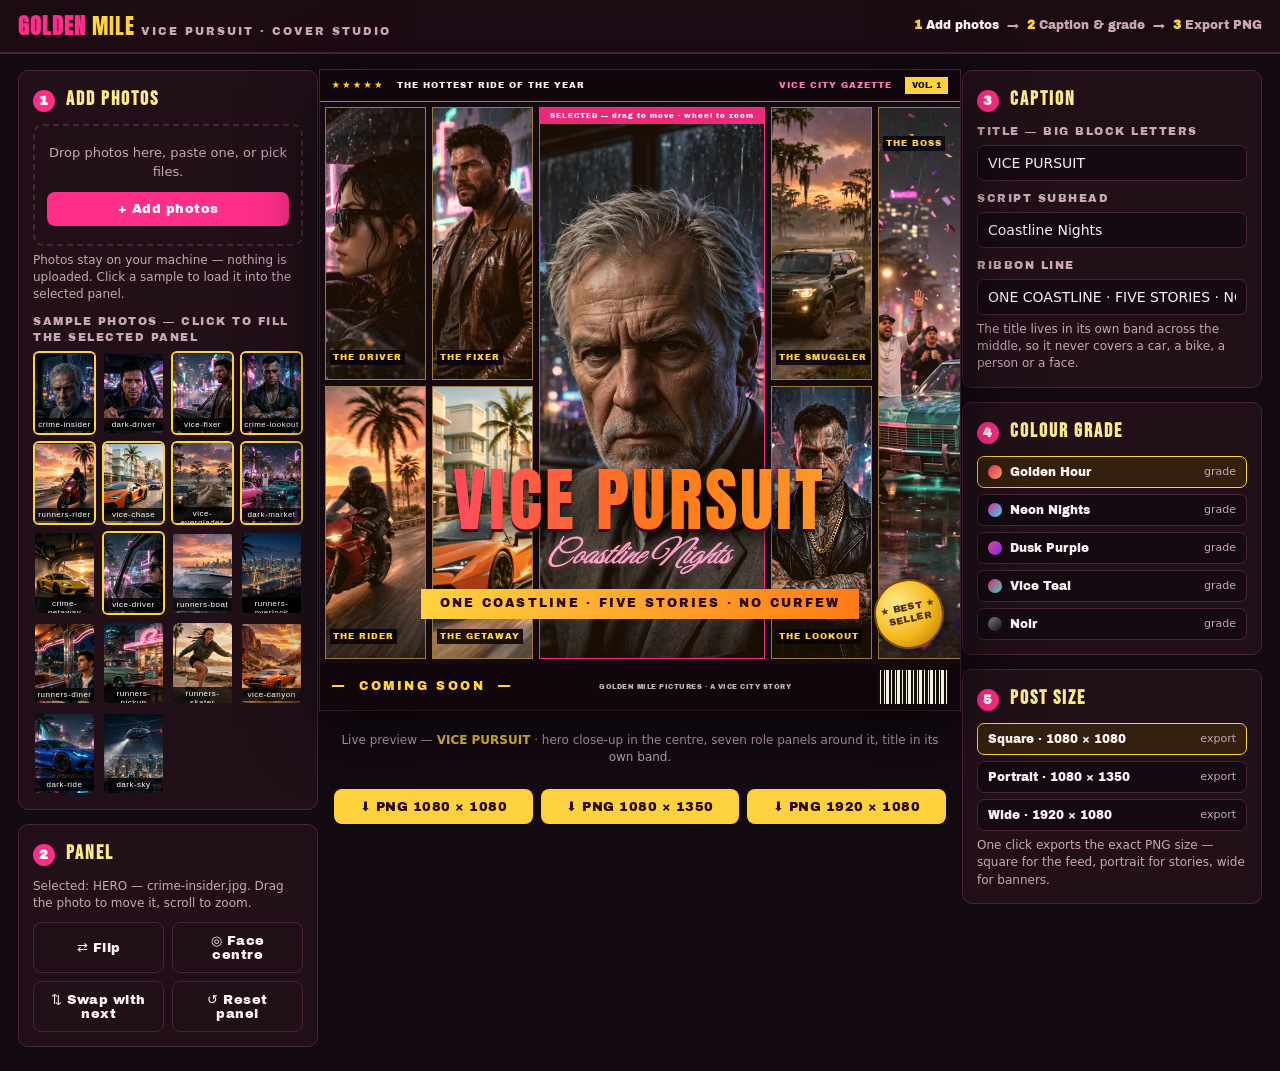
==== commit e86ee07f: "r16: full re-author of the cover studio (recording 01a1fb84) — same VICE PURSUIT look, every counted" ====
--- a/app/index.html
+++ b/app/index.html
@@ -1,88 +1,90 @@
 <!DOCTYPE html>
 <html lang="en">
 <head>
-<meta charset="utf-8">
-<meta name="viewport" content="width=device-width, initial-scale=1">
-<meta name="description" content="GOLDEN MILE — turn your photos into a GTA-style magazine cover: hero close-up, seven role panels, VICE PURSUIT lettering, 5 grades, PNG in 3 sizes. Works offline.">
-<title>GOLDEN MILE — VICE PURSUIT cover studio</title>
-<link rel="stylesheet" href="style.css">
+  <meta charset="utf-8">
+  <meta name="viewport" content="width=device-width, initial-scale=1">
+  <meta name="description" content="GOLDEN MILE — turn your photos into a GTA-style magazine cover: hero close-up, seven role panels, VICE PURSUIT lettering, 5 grades, PNG in 3 sizes. Works offline.">
+  <title>GOLDEN MILE — VICE PURSUIT cover studio</title>
+  <link rel="stylesheet" href="style.css">
 </head>
 <body>
-<header class="gm-topbar">
-  <div class="gm-logo"><b>GOLDEN</b> <em>MILE</em> <span>VICE PURSUIT · COVER STUDIO</span></div>
-  <nav class="gm-steps" aria-label="Steps">
-    <span class="on"><b>1</b> Add photos</span><span>→</span>
-    <span><b>2</b> Caption &amp; grade</span><span>→</span>
-    <span><b>3</b> Export PNG</span>
-  </nav>
-</header>
+  <header class="gm-topbar">
+    <div class="gm-logo"><b>GOLDEN</b> <em>MILE</em> <span>VICE PURSUIT · COVER STUDIO</span></div>
+    <nav class="gm-steps" aria-label="Steps">
+      <span class="on"><b>1</b> Add photos</span><span>→</span>
+      <span><b>2</b> Caption &amp; grade</span><span>→</span>
+      <span><b>3</b> Export PNG</span>
+    </nav>
+  </header>
 
-<main class="gm-studio">
-  <!-- LEFT: photos -->
-  <section class="gm-col" aria-label="Photos">
-    <div class="gm-card">
-      <h2><span class="num">1</span> ADD PHOTOS</h2>
-      <div id="dropZone" class="gm-drop" tabindex="0">
-        Drop photos here, paste one, or pick files.
-        <div style="margin-top:10px"><button id="addPhotosBtn" type="button" class="gm-btn gm-btn-pink">+ Add photos</button></div>
-        <input id="fileInput" type="file" accept="image/*" multiple hidden>
+  <main class="gm-studio">
+    <!-- Left column: photos and the selected panel. -->
+    <section class="gm-col" aria-label="Photos">
+      <div class="gm-card">
+        <h2><span class="num">1</span> ADD PHOTOS</h2>
+        <div id="dropZone" class="gm-drop" tabindex="0">
+          Drop photos here, paste one, or pick files.
+          <div style="margin-top:10px">
+            <button id="addPhotosBtn" type="button" class="gm-btn gm-btn-pink">+ Add photos</button>
+          </div>
+          <input id="fileInput" type="file" accept="image/*" multiple hidden>
+        </div>
+        <p class="gm-hint">Photos stay on your machine — nothing is uploaded. Click a sample to load it into the selected panel.</p>
+        <label class="gm-label">SAMPLE PHOTOS — CLICK TO FILL THE SELECTED PANEL</label>
+        <div id="sampleStrip" class="gm-samples"></div>
       </div>
-      <p class="gm-hint">Photos stay on your machine — nothing is uploaded. Click a sample to load it into the selected panel.</p>
-      <label class="gm-label">SAMPLE PHOTOS — CLICK TO FILL THE SELECTED PANEL</label>
-      <div id="sampleStrip" class="gm-samples"></div>
-    </div>
-    <div class="gm-card">
-      <h2><span class="num">2</span> PANEL</h2>
-      <p class="gm-hint" id="panelHint">Click any panel on the cover to select it, then drag the photo to move it and scroll to zoom.</p>
-      <div class="gm-row" style="margin-top:10px">
-        <button id="flipBtn" type="button" class="gm-btn gm-btn-ghost">⇄ Flip</button>
-        <button id="faceBtn" type="button" class="gm-btn gm-btn-ghost">◎ Face centre</button>
+      <div class="gm-card">
+        <h2><span class="num">2</span> PANEL</h2>
+        <p class="gm-hint" id="panelHint">Click any panel on the cover to select it, then drag the photo to move it and scroll to zoom.</p>
+        <div class="gm-row" style="margin-top:10px">
+          <button id="flipBtn" type="button" class="gm-btn gm-btn-ghost">⇄ Flip</button>
+          <button id="faceBtn" type="button" class="gm-btn gm-btn-ghost">◎ Face centre</button>
+        </div>
+        <div class="gm-row" style="margin-top:8px">
+          <button id="swapBtn" type="button" class="gm-btn gm-btn-ghost">⇅ Swap with next</button>
+          <button id="resetBtn" type="button" class="gm-btn gm-btn-ghost">↺ Reset panel</button>
+        </div>
       </div>
-      <div class="gm-row" style="margin-top:8px">
-        <button id="swapBtn" type="button" class="gm-btn gm-btn-ghost">⇅ Swap with next</button>
-        <button id="resetBtn" type="button" class="gm-btn gm-btn-ghost">↺ Reset panel</button>
+    </section>
+
+    <!-- Middle column: the live cover and the export buttons. -->
+    <section class="gm-stage" aria-label="Cover preview">
+      <div id="coverMount"></div>
+      <p class="gm-stage-note">Live preview — <b>VICE PURSUIT</b> · hero close-up in the centre, seven role panels around it, title in its own band.</p>
+      <div class="gm-row" style="width:100%; max-width:640px">
+        <button id="exportSquareBtn" type="button" class="gm-btn gm-btn-gold">⬇ PNG 1080 × 1080</button>
+        <button id="exportPortraitBtn" type="button" class="gm-btn gm-btn-gold">⬇ PNG 1080 × 1350</button>
+        <button id="exportWideBtn" type="button" class="gm-btn gm-btn-gold">⬇ PNG 1920 × 1080</button>
       </div>
-    </div>
-  </section>
+    </section>
 
-  <!-- CENTRE: live cover -->
-  <section class="gm-stage" aria-label="Cover preview">
-    <div id="coverMount"></div>
-    <p class="gm-stage-note">Live preview — <b>VICE PURSUIT</b> · hero close-up in the centre, seven role panels around it, title in its own band.</p>
-    <div class="gm-row" style="width:100%; max-width:640px">
-      <button id="exportSquareBtn" type="button" class="gm-btn gm-btn-gold">⬇ PNG 1080 × 1080</button>
-      <button id="exportPortraitBtn" type="button" class="gm-btn gm-btn-gold">⬇ PNG 1080 × 1350</button>
-      <button id="exportWideBtn" type="button" class="gm-btn gm-btn-gold">⬇ PNG 1920 × 1080</button>
-    </div>
-  </section>
+    <!-- Right column: caption, colour grade, post size. -->
+    <section class="gm-col" aria-label="Caption and export">
+      <div class="gm-card">
+        <h2><span class="num">3</span> CAPTION</h2>
+        <label class="gm-label" for="titleInput">TITLE — BIG BLOCK LETTERS</label>
+        <input id="titleInput" class="gm-input" type="text" value="VICE PURSUIT" maxlength="24">
+        <label class="gm-label" for="scriptInput">SCRIPT SUBHEAD</label>
+        <input id="scriptInput" class="gm-input" type="text" value="Coastline Nights" maxlength="40">
+        <label class="gm-label" for="ribbonInput">RIBBON LINE</label>
+        <input id="ribbonInput" class="gm-input" type="text" value="ONE COASTLINE · FIVE STORIES · NO CURFEW" maxlength="60">
+        <p class="gm-hint">The title lives in its own band across the middle, so it never covers a car, a bike, a person or a face.</p>
+      </div>
+      <div class="gm-card">
+        <h2><span class="num">4</span> COLOUR GRADE</h2>
+        <div id="gradeList" class="gm-grades"></div>
+      </div>
+      <div class="gm-card">
+        <h2><span class="num">5</span> POST SIZE</h2>
+        <div id="sizeList" class="gm-sizes"></div>
+        <p class="gm-hint">One click exports the exact PNG size — square for the feed, portrait for stories, wide for banners.</p>
+      </div>
+    </section>
+  </main>
 
-  <!-- RIGHT: caption, grade, size -->
-  <section class="gm-col" aria-label="Caption and export">
-    <div class="gm-card">
-      <h2><span class="num">3</span> CAPTION</h2>
-      <label class="gm-label" for="titleInput">TITLE — BIG BLOCK LETTERS</label>
-      <input id="titleInput" class="gm-input" type="text" value="VICE PURSUIT" maxlength="24">
-      <label class="gm-label" for="scriptInput">SCRIPT SUBHEAD</label>
-      <input id="scriptInput" class="gm-input" type="text" value="Coastline Nights" maxlength="40">
-      <label class="gm-label" for="ribbonInput">RIBBON LINE</label>
-      <input id="ribbonInput" class="gm-input" type="text" value="ONE COASTLINE · FIVE STORIES · NO CURFEW" maxlength="60">
-      <p class="gm-hint">The title lives in its own band across the middle, so it never covers a car, a bike, a person or a face.</p>
-    </div>
-    <div class="gm-card">
-      <h2><span class="num">4</span> COLOUR GRADE</h2>
-      <div id="gradeList" class="gm-grades"></div>
-    </div>
-    <div class="gm-card">
-      <h2><span class="num">5</span> POST SIZE</h2>
-      <div id="sizeList" class="gm-sizes"></div>
-      <p class="gm-hint">One click exports the exact PNG size — square for the feed, portrait for stories, wide for banners.</p>
-    </div>
-  </section>
-</main>
+  <!-- Shot-mode mount: the cover alone, full-window, for screenshots. -->
+  <div class="gm-shotwrap" id="shotWrap"></div>
 
-<!-- Shot mode mount: the cover alone, full-window, for screenshots. -->
-<div class="gm-shotwrap" id="shotWrap"></div>
-
-<script type="module" src="src/main.js"></script>
+  <script type="module" src="src/main.js"></script>
 </body>
 </html>
--- a/app/style.css
+++ b/app/style.css
@@ -1,5 +1,6 @@
-/* GOLDEN MILE — VICE PURSUIT cover studio. Dark studio chrome around a
-   warm sunset magazine cover: pink, orange and gold on near-black. */
+/* GOLDEN MILE — VICE PURSUIT cover studio.
+   Dark studio chrome around a warm sunset magazine cover:
+   pink, orange and gold on near-black. */
 @font-face {
   font-family: "Anton";
   src: url("fonts/Anton-Regular.ttf") format("truetype");
@@ -10,6 +11,13 @@
 @font-face {
   font-family: "Archivo Black";
   src: url("fonts/ArchivoBlack-Regular.ttf") format("truetype");
+  font-weight: 400;
+  font-style: normal;
+  font-display: swap;
+}
+@font-face {
+  font-family: "Great Vibes";
+  src: url("fonts/GreatVibes-Regular.ttf") format("truetype");
   font-weight: 400;
   font-style: normal;
   font-display: swap;
@@ -35,8 +43,14 @@
   --gold-soft: #ffe98a;
 }
 
-* { box-sizing: border-box; }
-html, body { margin: 0; padding: 0; }
+* {
+  box-sizing: border-box;
+}
+html,
+body {
+  margin: 0;
+  padding: 0;
+}
 body {
   background: var(--bg);
   color: var(--text);
@@ -47,18 +61,45 @@
 
 /* ---- Studio chrome ---- */
 .gm-topbar {
-  display: flex; align-items: center; gap: 18px;
+  display: flex;
+  align-items: center;
+  gap: 18px;
   padding: 10px 18px;
   background: #1d0b14;
   border-bottom: 2px solid var(--line);
 }
-.gm-logo { font-family: "Anton", sans-serif; font-size: 22px; letter-spacing: 1px; }
-.gm-logo b { color: var(--pink); }
-.gm-logo em { color: var(--gold); font-style: normal; }
-.gm-logo span { font-size: 11px; color: var(--muted); letter-spacing: 2px; font-family: "Archivo Black", sans-serif; }
-.gm-steps { display: flex; gap: 8px; align-items: center; color: var(--muted); font-size: 12px; margin-left: auto; }
-.gm-steps b { color: var(--gold); }
-.gm-steps .on { color: var(--text); }
+.gm-logo {
+  font-family: "Anton", sans-serif;
+  font-size: 22px;
+  letter-spacing: 1px;
+}
+.gm-logo b {
+  color: var(--pink);
+}
+.gm-logo em {
+  color: var(--gold);
+  font-style: normal;
+}
+.gm-logo span {
+  font-size: 11px;
+  color: var(--muted);
+  letter-spacing: 2px;
+  font-family: "Archivo Black", sans-serif;
+}
+.gm-steps {
+  display: flex;
+  gap: 8px;
+  align-items: center;
+  color: var(--muted);
+  font-size: 12px;
+  margin-left: auto;
+}
+.gm-steps b {
+  color: var(--gold);
+}
+.gm-steps .on {
+  color: var(--text);
+}
 
 .gm-studio {
   display: grid;
@@ -68,7 +109,12 @@
   max-width: 1560px;
   margin: 0 auto;
 }
-.gm-col { display: flex; flex-direction: column; gap: 14px; min-width: 0; }
+.gm-col {
+  display: flex;
+  flex-direction: column;
+  gap: 14px;
+  min-width: 0;
+}
 .gm-card {
   background: var(--panel);
   border: 1px solid var(--line);
@@ -83,231 +129,581 @@
   color: var(--gold-soft);
 }
 .gm-card h2 .num {
-  display: inline-block; width: 22px; height: 22px; line-height: 22px;
-  text-align: center; background: var(--pink); color: #fff;
-  border-radius: 50%; font-size: 13px; margin-right: 6px;
+  display: inline-block;
+  width: 22px;
+  height: 22px;
+  line-height: 22px;
+  text-align: center;
+  background: var(--pink);
+  color: #fff;
+  border-radius: 50%;
+  font-size: 13px;
+  margin-right: 6px;
   font-family: "Archivo Black", sans-serif;
 }
-.gm-hint { color: var(--muted); font-size: 12px; font-family: system-ui, sans-serif; margin: 6px 0 0; }
-.gm-label { display: block; font-size: 11px; letter-spacing: 1.5px; color: var(--muted); margin: 10px 0 5px; }
-.gm-input, .gm-select {
-  width: 100%; padding: 9px 10px; border-radius: 7px;
-  border: 1px solid var(--line); background: #160a12; color: var(--text);
-  font-family: system-ui, sans-serif; font-size: 14px;
-}
-.gm-input:focus, .gm-select:focus { outline: 2px solid var(--pink); border-color: var(--pink); }
+.gm-hint {
+  color: var(--muted);
+  font-size: 12px;
+  font-family: system-ui, sans-serif;
+  margin: 6px 0 0;
+}
+.gm-label {
+  display: block;
+  font-size: 11px;
+  letter-spacing: 1.5px;
+  color: var(--muted);
+  margin: 10px 0 5px;
+}
+.gm-input,
+.gm-select {
+  width: 100%;
+  padding: 9px 10px;
+  border-radius: 7px;
+  border: 1px solid var(--line);
+  background: #160a12;
+  color: var(--text);
+  font-family: system-ui, sans-serif;
+  font-size: 14px;
+}
+.gm-input:focus,
+.gm-select:focus {
+  outline: 2px solid var(--pink);
+  border-color: var(--pink);
+}
 
 .gm-btn {
-  border: 0; border-radius: 8px; padding: 10px 14px; cursor: pointer;
-  font-family: "Archivo Black", sans-serif; font-size: 13px; letter-spacing: 0.5px;
-}
-.gm-btn-pink { background: var(--pink); color: #fff; width: 100%; }
-.gm-btn-pink:hover { background: #ff4a9a; }
-.gm-btn-gold { background: var(--gold); color: #2a0a12; width: 100%; }
-.gm-btn-gold:hover { background: var(--gold-soft); }
-.gm-btn-ghost { background: transparent; color: var(--text); border: 1px solid var(--line); }
-.gm-btn-ghost:hover { border-color: var(--pink); color: #fff; }
-.gm-btn:disabled { opacity: 0.45; cursor: default; }
-
-.gm-row { display: flex; gap: 8px; flex-wrap: wrap; }
-.gm-row .gm-btn { flex: 1; }
+  border: 0;
+  border-radius: 8px;
+  padding: 10px 14px;
+  cursor: pointer;
+  font-family: "Archivo Black", sans-serif;
+  font-size: 13px;
+  letter-spacing: 0.5px;
+}
+.gm-btn-pink {
+  background: var(--pink);
+  color: #fff;
+  width: 100%;
+}
+.gm-btn-pink:hover {
+  background: #ff4a9a;
+}
+.gm-btn-gold {
+  background: var(--gold);
+  color: #2a0a12;
+  width: 100%;
+}
+.gm-btn-gold:hover {
+  background: var(--gold-soft);
+}
+.gm-btn-ghost {
+  background: transparent;
+  color: var(--text);
+  border: 1px solid var(--line);
+}
+.gm-btn-ghost:hover {
+  border-color: var(--pink);
+  color: #fff;
+}
+.gm-btn:disabled {
+  opacity: 0.45;
+  cursor: default;
+}
+
+.gm-row {
+  display: flex;
+  gap: 8px;
+  flex-wrap: wrap;
+}
+.gm-row .gm-btn {
+  flex: 1;
+}
 
 .gm-drop {
-  border: 2px dashed var(--line); border-radius: 10px;
-  padding: 18px 12px; text-align: center; color: var(--muted);
-  font-family: system-ui, sans-serif; font-size: 13px;
-}
-.gm-drop.over { border-color: var(--pink); background: rgba(255, 46, 136, 0.08); color: var(--text); }
-
-.gm-samples { display: grid; grid-template-columns: repeat(4, 1fr); gap: 6px; }
+  border: 2px dashed var(--line);
+  border-radius: 10px;
+  padding: 18px 12px;
+  text-align: center;
+  color: var(--muted);
+  font-family: system-ui, sans-serif;
+  font-size: 13px;
+}
+.gm-drop.over {
+  border-color: var(--pink);
+  background: rgba(255, 46, 136, 0.08);
+  color: var(--text);
+}
+
+.gm-samples {
+  display: grid;
+  grid-template-columns: repeat(4, 1fr);
+  gap: 6px;
+}
 .gm-sample {
-  border: 2px solid transparent; border-radius: 6px; padding: 0; cursor: pointer;
-  background: none; overflow: hidden; aspect-ratio: 3 / 4;
-}
-.gm-sample img { width: 100%; height: 100%; object-fit: cover; display: block; }
-.gm-sample:hover { border-color: var(--orange); }
-.gm-sample.used { border-color: var(--gold); }
+  border: 2px solid transparent;
+  border-radius: 6px;
+  padding: 0;
+  cursor: pointer;
+  background: none;
+  overflow: hidden;
+  aspect-ratio: 3 / 4;
+}
+.gm-sample img {
+  width: 100%;
+  height: 100%;
+  object-fit: cover;
+  display: block;
+}
+.gm-sample:hover {
+  border-color: var(--orange);
+}
+.gm-sample.used {
+  border-color: var(--gold);
+}
 .gm-sample span {
-  display: block; font-size: 8px; letter-spacing: 0.5px; color: #fff;
-  background: rgba(0, 0, 0, 0.75); padding: 2px; margin-top: -16px; position: relative;
-}
-
-.gm-grades, .gm-sizes { display: flex; flex-direction: column; gap: 6px; }
+  display: block;
+  font-size: 8px;
+  letter-spacing: 0.5px;
+  color: #fff;
+  background: rgba(0, 0, 0, 0.75);
+  padding: 2px;
+  margin-top: -16px;
+  position: relative;
+}
+
+.gm-grades,
+.gm-sizes {
+  display: flex;
+  flex-direction: column;
+  gap: 6px;
+}
 .gm-chip {
-  display: flex; justify-content: space-between; align-items: center;
-  border: 1px solid var(--line); background: #160a12; color: var(--text);
-  border-radius: 7px; padding: 8px 10px; cursor: pointer;
-  font-family: "Archivo Black", sans-serif; font-size: 12px; text-align: left;
-}
-.gm-chip small { color: var(--muted); font-family: system-ui, sans-serif; font-size: 11px; }
-.gm-chip.on { border-color: var(--gold); background: #33200f; }
-.gm-chip .dot { width: 14px; height: 14px; border-radius: 50%; flex: none; margin-right: 8px; }
+  display: flex;
+  justify-content: space-between;
+  align-items: center;
+  border: 1px solid var(--line);
+  background: #160a12;
+  color: var(--text);
+  border-radius: 7px;
+  padding: 8px 10px;
+  cursor: pointer;
+  font-family: "Archivo Black", sans-serif;
+  font-size: 12px;
+  text-align: left;
+}
+.gm-chip small {
+  color: var(--muted);
+  font-family: system-ui, sans-serif;
+  font-size: 11px;
+}
+.gm-chip.on {
+  border-color: var(--gold);
+  background: #33200f;
+}
+.gm-chip .dot {
+  width: 14px;
+  height: 14px;
+  border-radius: 50%;
+  flex: none;
+  margin-right: 8px;
+}
 
 /* ---- The cover itself ---- */
 .gm-stage {
-  display: flex; flex-direction: column; align-items: center; gap: 10px;
+  display: flex;
+  flex-direction: column;
+  align-items: center;
+  gap: 10px;
   min-width: 0;
 }
-.gm-stage-note { color: var(--muted); font-size: 12px; font-family: system-ui, sans-serif; text-align: center; }
-.gm-stage-note b { color: var(--gold); }
+.gm-stage-note {
+  color: var(--muted);
+  font-size: 12px;
+  font-family: system-ui, sans-serif;
+  text-align: center;
+}
+.gm-stage-note b {
+  color: var(--gold);
+}
 
 .gm-cover {
   position: relative;
-  width: 640px; height: 640px;
+  width: 640px;
+  height: 640px;
   background: #160a12;
   overflow: hidden;
   flex: none;
   box-shadow: 0 18px 60px rgba(0, 0, 0, 0.65), 0 0 0 1px var(--line);
   user-select: none;
-}
-.gm-cover[data-size="portrait"] { width: 560px; height: 700px; }
-.gm-cover[data-size="landscape"] { width: 760px; height: 428px; }
+  /* Container queries let the cover type scale with the cover, not the page. */
+  container-type: size;
+}
+.gm-cover[data-size="portrait"] {
+  width: 560px;
+  height: 700px;
+}
+.gm-cover[data-size="landscape"] {
+  width: 760px;
+  height: 428px;
+}
 
 .gm-masthead {
-  position: absolute; left: 0; right: 0; top: 0; height: 5%;
+  position: absolute;
+  left: 0;
+  right: 0;
+  top: 0;
+  height: 5%;
   background: #12060d;
-  display: flex; align-items: center; gap: 2%;
+  display: flex;
+  align-items: center;
+  gap: 2%;
   padding: 0 1.8%;
   border-bottom: 1px solid rgba(255, 210, 90, 0.6);
   z-index: 4;
 }
-.gm-masthead .stars { color: var(--gold); font-size: 1.5cqw; letter-spacing: 2px; white-space: nowrap; }
-.gm-masthead .tag { color: #f5f0e6; font-size: 1.35cqw; letter-spacing: 1px; white-space: nowrap; }
-.gm-masthead .gazette { color: #ff7ab8; font-size: 1.35cqw; letter-spacing: 1px; margin-left: auto; white-space: nowrap; }
+.gm-masthead .stars {
+  color: var(--gold);
+  font-size: 1.5cqw;
+  letter-spacing: 2px;
+  white-space: nowrap;
+}
+.gm-masthead .tag {
+  color: #f5f0e6;
+  font-size: 1.35cqw;
+  letter-spacing: 1px;
+  white-space: nowrap;
+}
+.gm-masthead .gazette {
+  color: #ff7ab8;
+  font-size: 1.35cqw;
+  letter-spacing: 1px;
+  margin-left: auto;
+  white-space: nowrap;
+}
 .gm-masthead .vol {
-  background: var(--gold); color: #14100c; font-size: 1.25cqw;
-  padding: 0.4% 1.2%; white-space: nowrap;
-}
-/* container queries let the masthead type scale with the cover, not the page */
-.gm-cover { container-type: size; }
+  background: var(--gold);
+  color: #14100c;
+  font-size: 1.25cqw;
+  padding: 0.4% 1.2%;
+  white-space: nowrap;
+}
 
 .gm-grid {
-  position: absolute; left: 0.8%; top: 5.8%; width: 98.4%; height: 86.2%;
+  position: absolute;
+  left: 0.8%;
+  top: 5.8%;
+  width: 98.4%;
+  height: 86.2%;
   display: grid;
   grid-template-columns: 16% 16% 36% 16% 16%;
   grid-template-rows: 1fr 1fr;
   gap: 6px;
   z-index: 1;
 }
-.gm-cover[data-size="portrait"] .gm-grid { top: 5%; height: 88.4%; }
-.gm-cover[data-size="landscape"] .gm-grid { top: 6.2%; height: 86%; }
+.gm-cover[data-size="portrait"] .gm-grid {
+  top: 5%;
+  height: 88.4%;
+}
+.gm-cover[data-size="landscape"] .gm-grid {
+  top: 6.2%;
+  height: 86%;
+}
 
 .gm-panel {
-  position: relative; overflow: hidden; cursor: pointer;
+  position: relative;
+  overflow: hidden;
+  cursor: pointer;
   border: 1px solid rgba(255, 210, 90, 0.55);
   background: #241019;
 }
 .gm-panel img {
-  position: absolute; inset: 0; width: 100%; height: 100%;
+  position: absolute;
+  inset: 0;
+  width: 100%;
+  height: 100%;
   object-fit: cover;
   transition: transform 0.15s ease;
 }
-.gm-panel .wash { position: absolute; inset: 0; pointer-events: none; }
+.gm-panel .wash {
+  position: absolute;
+  inset: 0;
+  pointer-events: none;
+}
 .gm-panel .role {
-  position: absolute; left: 4%; bottom: 5%; z-index: 3;
-  background: rgba(10, 4, 12, 0.88); color: var(--gold);
-  font-size: 1.35cqw; letter-spacing: 1px; padding: 1.5% 3%;
+  position: absolute;
+  left: 4%;
+  bottom: 5%;
+  z-index: 3;
+  background: rgba(10, 4, 12, 0.88);
+  color: var(--gold);
+  font-size: 1.35cqw;
+  letter-spacing: 1px;
+  padding: 1.5% 3%;
   white-space: nowrap;
 }
-.gm-panel.hero { grid-column: 3; grid-row: 1 / 3; }
-.gm-panel.boss { grid-column: 5; grid-row: 1 / 3; }
-.gm-panel.selected { outline: 3px solid var(--pink); outline-offset: -3px; z-index: 2; }
+/* Every role chip sits bottom-left of its panel — except THE BOSS, whose
+   corner is under the BEST SELLER seal (see the override below). */
+.gm-panel.hero {
+  grid-column: 3;
+  grid-row: 1 / 3;
+}
+.gm-panel.boss {
+  grid-column: 5;
+  grid-row: 1 / 3;
+}
+/* THE BOSS fills the bottom-right corner of the grid, so a bottom-left
+   role chip would sit under the gold BEST SELLER seal (the seal covers
+   the panel's whole bottom-left corner) and the ribbon bar leaves no
+   gap above the seal either. Its chip goes top-left instead — same
+   pill, same gold text, fully visible. The canvas painter in cover.js
+   mirrors this placement. */
+.gm-panel.boss .role {
+  top: 5%;
+  bottom: auto;
+}
+.gm-panel.selected {
+  outline: 3px solid var(--pink);
+  outline-offset: -3px;
+  z-index: 2;
+}
 .gm-panel.selected::after {
   content: "SELECTED — drag to move · wheel to zoom";
-  position: absolute; left: 0; right: 0; top: 0; z-index: 4;
-  background: rgba(255, 46, 136, 0.9); color: #fff;
-  font-size: 1.1cqw; letter-spacing: 1px; text-align: center; padding: 1.2% 0;
+  position: absolute;
+  left: 0;
+  right: 0;
+  top: 0;
+  z-index: 4;
+  background: rgba(255, 46, 136, 0.9);
+  color: #fff;
+  font-size: 1.1cqw;
+  letter-spacing: 1px;
+  text-align: center;
+  padding: 1.2% 0;
 }
 
 /* Grade tints, applied to the photo and its wash layer. */
-.gm-cover[data-grade="golden"] .gm-panel img { filter: saturate(1.28) contrast(1.07) sepia(0.26) brightness(1.02); }
-.gm-cover[data-grade="golden"] .wash { background: rgba(255, 140, 40, 0.10); }
-.gm-cover[data-grade="neon"] .gm-panel img { filter: saturate(1.65) contrast(1.12) hue-rotate(-14deg); }
-.gm-cover[data-grade="neon"] .wash { background: rgba(255, 0, 120, 0.10); }
-.gm-cover[data-grade="dusk"] .gm-panel img { filter: saturate(1.18) contrast(1.06) hue-rotate(16deg) brightness(0.94); }
-.gm-cover[data-grade="dusk"] .wash { background: rgba(96, 44, 168, 0.14); }
-.gm-cover[data-grade="vice"] .gm-panel img { filter: saturate(1.38) contrast(1.1); }
-.gm-cover[data-grade="vice"] .wash { background: rgba(0, 205, 180, 0.08); }
-.gm-cover[data-grade="noir"] .gm-panel img { filter: grayscale(0.55) contrast(1.28) brightness(0.96); }
-.gm-cover[data-grade="noir"] .wash { background: rgba(0, 0, 0, 0.08); }
+.gm-cover[data-grade="golden"] .gm-panel img {
+  filter: saturate(1.28) contrast(1.07) sepia(0.26) brightness(1.02);
+}
+.gm-cover[data-grade="golden"] .wash {
+  background: rgba(255, 140, 40, 0.10);
+}
+.gm-cover[data-grade="neon"] .gm-panel img {
+  filter: saturate(1.65) contrast(1.12) hue-rotate(-14deg);
+}
+.gm-cover[data-grade="neon"] .wash {
+  background: rgba(255, 0, 120, 0.10);
+}
+.gm-cover[data-grade="dusk"] .gm-panel img {
+  filter: saturate(1.18) contrast(1.06) hue-rotate(16deg) brightness(0.94);
+}
+.gm-cover[data-grade="dusk"] .wash {
+  background: rgba(96, 44, 168, 0.14);
+}
+.gm-cover[data-grade="vice"] .gm-panel img {
+  filter: saturate(1.38) contrast(1.1);
+}
+.gm-cover[data-grade="vice"] .wash {
+  background: rgba(0, 205, 180, 0.08);
+}
+.gm-cover[data-grade="noir"] .gm-panel img {
+  filter: grayscale(0.55) contrast(1.28) brightness(0.96);
+}
+.gm-cover[data-grade="noir"] .wash {
+  background: rgba(0, 0, 0, 0.08);
+}
 
 /* Title band: its own zone across the middle — lettering never sits on
    a car, a bike, a person or a face. */
 .gm-titleband {
-  position: absolute; left: 0; right: 0; top: 57%; height: 24%;
-  z-index: 5; text-align: center; pointer-events: none;
-}
-.gm-cover[data-size="portrait"] .gm-titleband { top: 58%; }
-.gm-cover[data-size="landscape"] .gm-titleband { top: 54%; }
+  position: absolute;
+  left: 0;
+  right: 0;
+  top: 61.5%;
+  height: 24%;
+  z-index: 5;
+  text-align: center;
+  pointer-events: none;
+}
+.gm-cover[data-size="portrait"] .gm-titleband {
+  top: 62.5%;
+}
+.gm-cover[data-size="landscape"] .gm-titleband {
+  top: 58.5%;
+}
 .gm-title {
-  margin: 0; font-family: "Anton", sans-serif; font-weight: 400;
-  font-size: 11cqw; line-height: 1; letter-spacing: 0.5cqw;
+  margin: 0;
+  font-family: "Anton", sans-serif;
+  font-weight: 400;
+  font-size: 11cqw;
+  line-height: 1;
+  letter-spacing: 0.5cqw;
   background: linear-gradient(90deg, #ff2e88 0%, #ff7a18 55%, #ffb03a 100%);
-  -webkit-background-clip: text; background-clip: text; color: transparent;
+  -webkit-background-clip: text;
+  background-clip: text;
+  color: transparent;
   filter: drop-shadow(0 0.6cqw 0 rgba(60, 4, 26, 0.9)) drop-shadow(0 1cqw 1.6cqw rgba(0, 0, 0, 0.8));
   white-space: nowrap;
 }
-.gm-cover[data-grade="neon"] .gm-title { background: linear-gradient(90deg, #ff2ea6, #ff5e3a); -webkit-background-clip: text; background-clip: text; }
-.gm-cover[data-grade="dusk"] .gm-title { background: linear-gradient(90deg, #ff4fa3, #c77dff); -webkit-background-clip: text; background-clip: text; }
-.gm-cover[data-grade="vice"] .gm-title { background: linear-gradient(90deg, #ff2e88, #2ee6c8); -webkit-background-clip: text; background-clip: text; }
-.gm-cover[data-grade="noir"] .gm-title { background: linear-gradient(90deg, #ff5c8a, #ffd23e); -webkit-background-clip: text; background-clip: text; }
+.gm-cover[data-grade="neon"] .gm-title {
+  background: linear-gradient(90deg, #ff2ea6, #ff5e3a);
+  -webkit-background-clip: text;
+  background-clip: text;
+}
+.gm-cover[data-grade="dusk"] .gm-title {
+  background: linear-gradient(90deg, #ff4fa3, #c77dff);
+  -webkit-background-clip: text;
+  background-clip: text;
+}
+.gm-cover[data-grade="vice"] .gm-title {
+  background: linear-gradient(90deg, #ff2e88, #2ee6c8);
+  -webkit-background-clip: text;
+  background-clip: text;
+}
+.gm-cover[data-grade="noir"] .gm-title {
+  background: linear-gradient(90deg, #ff5c8a, #ffd23e);
+  -webkit-background-clip: text;
+  background-clip: text;
+}
 .gm-script {
-  margin: 1.2% 0 0; color: #ff8fc7;
-  font-family: "Segoe Script", "Snell Roundhand", cursive; font-style: italic;
-  font-size: 4.6cqw; line-height: 1.1;
-  text-shadow: 0 0.4cqw 1cqw rgba(0, 0, 0, 0.8);
+  /* Palmline/Golden Mile style: delicate flowing cursive, small
+     accent, strongly slanted (~25 deg), soft light-pink glow only —
+     NO white outline — mirrors the canvas draw in cover.js. r15f:
+     sits in its own space BELOW the title (positive top margin, no
+     overlap) and is slightly thicker than r15e via a very thin
+     SAME-COLOUR pink stroke, so it reads at a glance and stays elegant. */
+  margin: 0.6% 0 0;
+  color: #ffa8cc;
+  font-family: "Great Vibes", cursive;
+  font-style: normal;
+  font-size: 5.2cqw;
+  line-height: 1.1;
+  transform: skewX(-25deg);
+  -webkit-text-stroke: 0.12cqw #ffa8cc;
+  text-shadow: 0 0 1.1cqw rgba(255, 143, 192, 0.75), 0 0.3cqw 0.8cqw rgba(0, 0, 0, 0.6);
 }
 .gm-ribbon {
-  display: inline-block; margin-top: 2.2%;
+  display: inline-block;
+  margin-top: 2.2%;
   background: linear-gradient(90deg, var(--gold), var(--orange));
-  color: #2a0a12; font-size: 1.9cqw; letter-spacing: 0.35cqw;
+  color: #2a0a12;
+  font-size: 1.9cqw;
+  letter-spacing: 0.35cqw;
   padding: 1% 3%;
 }
 
 .gm-foot {
-  position: absolute; left: 0; right: 0; bottom: 0; height: 7.2%;
+  position: absolute;
+  left: 0;
+  right: 0;
+  bottom: 0;
+  height: 7.2%;
   background: #12060d;
-  display: flex; align-items: center; gap: 3%;
+  display: flex;
+  align-items: center;
+  gap: 3%;
   padding: 0 1.8%;
   z-index: 4;
 }
-.gm-foot .soon { color: var(--gold); font-size: 1.9cqw; letter-spacing: 0.4cqw; white-space: nowrap; }
+.gm-foot .soon {
+  color: var(--gold);
+  font-size: 1.9cqw;
+  letter-spacing: 0.4cqw;
+  white-space: nowrap;
+}
 .gm-foot .credits {
-  color: rgba(245, 240, 230, 0.75); font-size: 1.05cqw; letter-spacing: 0.5px;
-  margin: 0 auto; white-space: nowrap; overflow: hidden; text-overflow: ellipsis;
+  color: rgba(245, 240, 230, 0.75);
+  font-size: 1.05cqw;
+  letter-spacing: 0.5px;
+  margin: 0 auto;
+  white-space: nowrap;
+  overflow: hidden;
+  text-overflow: ellipsis;
 }
 .gm-barcode {
-  flex: none; width: 11.5%; height: 72%;
+  flex: none;
+  width: 11.5%;
+  height: 72%;
   background:
     repeating-linear-gradient(90deg, #14100c 0 2px, #f5f0e6 2px 3px, #14100c 3px 6px, #f5f0e6 6px 7px, #14100c 7px 8px, #f5f0e6 8px 11px);
   background-color: #f5f0e6;
 }
 .gm-seal {
-  position: absolute; right: 2.5%; bottom: 9.5%; z-index: 6;
-  width: 11%; aspect-ratio: 1; border-radius: 50%;
+  position: absolute;
+  right: 2.5%;
+  bottom: 9.5%;
+  z-index: 6;
+  width: 11%;
+  aspect-ratio: 1;
+  border-radius: 50%;
   background: radial-gradient(circle at 35% 30%, #ffe98a, #f5b81e 55%, #a86e00);
   border: 2px solid #7a4d00;
-  color: #4d2f00; text-align: center;
-  display: flex; flex-direction: column; align-items: center; justify-content: center;
-  font-size: 1.5cqw; line-height: 1.25; letter-spacing: 0.5px;
+  color: #4d2f00;
+  text-align: center;
+  display: flex;
+  flex-direction: column;
+  align-items: center;
+  justify-content: center;
+  font-size: 1.5cqw;
+  line-height: 1.25;
+  letter-spacing: 0.5px;
   box-shadow: 0 0.6cqw 1.6cqw rgba(0, 0, 0, 0.6);
   transform: rotate(-12deg);
 }
 
 /* Shot mode: the cover fills the whole screenshot window. */
-body.shot-cover { background: #160a12; }
-body.shot-cover .gm-topbar, body.shot-cover .gm-studio { display: none; }
-body.shot-cover .gm-shotwrap { display: flex; align-items: center; justify-content: center; width: 100vw; height: 100vh; }
-body.shot-cover .gm-cover { width: 100vw; height: 100vh; box-shadow: none; }
-body.shot-cover .gm-cover[data-size="portrait"] { width: 100vw; height: 100vh; }
-body.shot-cover .gm-cover[data-size="landscape"] { width: 100vw; height: 100vh; }
-body.shot-cover .gm-panel.selected { outline: none; }
-body.shot-cover .gm-panel.selected::after { display: none; }
-.gm-shotwrap { display: none; }
+body.shot-cover {
+  background: #160a12;
+}
+body.shot-cover .gm-topbar,
+body.shot-cover .gm-studio {
+  display: none;
+}
+body.shot-cover .gm-shotwrap {
+  display: flex;
+  align-items: center;
+  justify-content: center;
+  width: 100vw;
+  height: 100vh;
+}
+body.shot-cover .gm-cover {
+  width: 100vw;
+  height: 100vh;
+  box-shadow: none;
+}
+body.shot-cover .gm-cover[data-size="portrait"] {
+  width: 100vw;
+  height: 100vh;
+}
+body.shot-cover .gm-cover[data-size="landscape"] {
+  width: 100vw;
+  height: 100vh;
+}
+body.shot-cover .gm-panel.selected {
+  outline: none;
+}
+body.shot-cover .gm-panel.selected::after {
+  display: none;
+}
+.gm-shotwrap {
+  display: none;
+}
 
 @media (max-width: 1100px) {
-  .gm-studio { grid-template-columns: 1fr; }
-  .gm-cover, .gm-cover[data-size="portrait"], .gm-cover[data-size="landscape"] { width: min(92vw, 640px); height: auto; aspect-ratio: 1; }
-  .gm-cover[data-size="portrait"] { aspect-ratio: 4 / 5; }
-  .gm-cover[data-size="landscape"] { aspect-ratio: 16 / 9; }
-}
+  .gm-studio {
+    grid-template-columns: 1fr;
+  }
+  .gm-cover,
+  .gm-cover[data-size="portrait"],
+  .gm-cover[data-size="landscape"] {
+    width: min(92vw, 640px);
+    height: auto;
+    aspect-ratio: 1;
+  }
+  .gm-cover[data-size="portrait"] {
+    aspect-ratio: 4 / 5;
+  }
+  .gm-cover[data-size="landscape"] {
+    aspect-ratio: 16 / 9;
+  }
+}
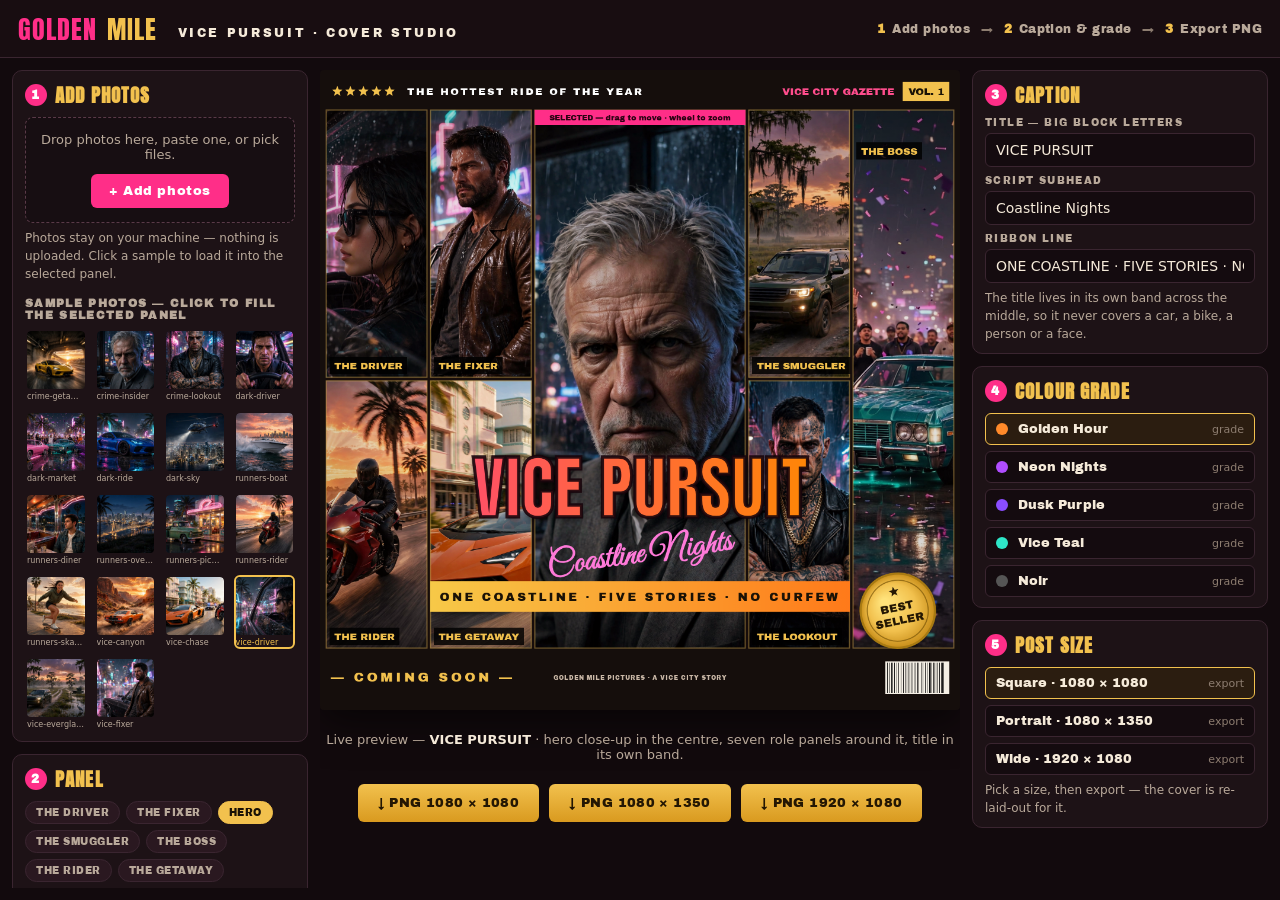
==== commit 4a297ff7: "r17: fresh re-author of the cover studio from spec" ====
--- a/app/index.html
+++ b/app/index.html
@@ -1,90 +1,73 @@
-<!DOCTYPE html>
+<!doctype html>
 <html lang="en">
 <head>
-  <meta charset="utf-8">
-  <meta name="viewport" content="width=device-width, initial-scale=1">
-  <meta name="description" content="GOLDEN MILE — turn your photos into a GTA-style magazine cover: hero close-up, seven role panels, VICE PURSUIT lettering, 5 grades, PNG in 3 sizes. Works offline.">
-  <title>GOLDEN MILE — VICE PURSUIT cover studio</title>
-  <link rel="stylesheet" href="style.css">
+<meta charset="utf-8">
+<meta name="viewport" content="width=device-width, initial-scale=1">
+<title>VICE PURSUIT · Cover Studio</title>
+<link rel="stylesheet" href="style.css">
 </head>
 <body>
-  <header class="gm-topbar">
-    <div class="gm-logo"><b>GOLDEN</b> <em>MILE</em> <span>VICE PURSUIT · COVER STUDIO</span></div>
-    <nav class="gm-steps" aria-label="Steps">
-      <span class="on"><b>1</b> Add photos</span><span>→</span>
-      <span><b>2</b> Caption &amp; grade</span><span>→</span>
-      <span><b>3</b> Export PNG</span>
-    </nav>
-  </header>
+<header class="topbar" id="topbar">
+  <div class="wordmark"><span class="word-golden">GOLDEN</span> <span class="word-mile">MILE</span> <span class="word-rest">VICE PURSUIT · COVER STUDIO</span></div>
+  <div class="steps"><span><b>1</b> Add photos</span> <i>→</i> <span><b>2</b> Caption &amp; grade</span> <i>→</i> <span><b>3</b> Export PNG</span></div>
+</header>
 
-  <main class="gm-studio">
-    <!-- Left column: photos and the selected panel. -->
-    <section class="gm-col" aria-label="Photos">
-      <div class="gm-card">
-        <h2><span class="num">1</span> ADD PHOTOS</h2>
-        <div id="dropZone" class="gm-drop" tabindex="0">
-          Drop photos here, paste one, or pick files.
-          <div style="margin-top:10px">
-            <button id="addPhotosBtn" type="button" class="gm-btn gm-btn-pink">+ Add photos</button>
-          </div>
-          <input id="fileInput" type="file" accept="image/*" multiple hidden>
-        </div>
-        <p class="gm-hint">Photos stay on your machine — nothing is uploaded. Click a sample to load it into the selected panel.</p>
-        <label class="gm-label">SAMPLE PHOTOS — CLICK TO FILL THE SELECTED PANEL</label>
-        <div id="sampleStrip" class="gm-samples"></div>
+<main class="workspace" id="workspace">
+  <section class="column left" id="leftColumn">
+    <div class="panel-card">
+      <h2 class="section-title"><span class="step-dot">1</span> ADD PHOTOS</h2>
+      <div class="dropzone" id="dropzone" tabindex="0">
+        <p>Drop photos here, paste one, or pick files.</p>
+        <button class="pink-button" id="addPhotosButton" type="button">+ Add photos</button>
+        <input type="file" id="photoPicker" accept="image/*" multiple hidden>
       </div>
-      <div class="gm-card">
-        <h2><span class="num">2</span> PANEL</h2>
-        <p class="gm-hint" id="panelHint">Click any panel on the cover to select it, then drag the photo to move it and scroll to zoom.</p>
-        <div class="gm-row" style="margin-top:10px">
-          <button id="flipBtn" type="button" class="gm-btn gm-btn-ghost">⇄ Flip</button>
-          <button id="faceBtn" type="button" class="gm-btn gm-btn-ghost">◎ Face centre</button>
-        </div>
-        <div class="gm-row" style="margin-top:8px">
-          <button id="swapBtn" type="button" class="gm-btn gm-btn-ghost">⇅ Swap with next</button>
-          <button id="resetBtn" type="button" class="gm-btn gm-btn-ghost">↺ Reset panel</button>
-        </div>
-      </div>
-    </section>
+      <p class="hint">Photos stay on your machine — nothing is uploaded. Click a sample to load it into the selected panel.</p>
+      <h3 class="grid-title">SAMPLE PHOTOS — CLICK TO FILL THE SELECTED PANEL</h3>
+      <div class="sample-grid" id="sampleGrid"></div>
+    </div>
+    <div class="panel-card panel-controls">
+      <h2 class="section-title"><span class="step-dot">2</span> PANEL</h2>
+      <div class="panel-pick" id="panelPick"></div>
+      <label class="zoom-row">Zoom <input type="range" id="zoomSlider" min="100" max="260" value="100"></label>
+      <button class="ghost-button" id="resetPanelButton" type="button">Reset panel framing</button>
+    </div>
+  </section>
 
-    <!-- Middle column: the live cover and the export buttons. -->
-    <section class="gm-stage" aria-label="Cover preview">
-      <div id="coverMount"></div>
-      <p class="gm-stage-note">Live preview — <b>VICE PURSUIT</b> · hero close-up in the centre, seven role panels around it, title in its own band.</p>
-      <div class="gm-row" style="width:100%; max-width:640px">
-        <button id="exportSquareBtn" type="button" class="gm-btn gm-btn-gold">⬇ PNG 1080 × 1080</button>
-        <button id="exportPortraitBtn" type="button" class="gm-btn gm-btn-gold">⬇ PNG 1080 × 1350</button>
-        <button id="exportWideBtn" type="button" class="gm-btn gm-btn-gold">⬇ PNG 1920 × 1080</button>
-      </div>
-    </section>
+  <section class="column centre" id="centreColumn">
+    <div class="cover-stage" id="coverStage">
+      <canvas id="coverCanvas" width="1080" height="1080"></canvas>
+    </div>
+    <p class="caption-line">Live preview — <b>VICE PURSUIT</b> · hero close-up in the centre, seven role panels around it, title in its own band.</p>
+    <div class="export-row">
+      <button class="gold-button" type="button" data-export="square">↓ PNG 1080 × 1080</button>
+      <button class="gold-button" type="button" data-export="portrait">↓ PNG 1080 × 1350</button>
+      <button class="gold-button" type="button" data-export="wide">↓ PNG 1920 × 1080</button>
+    </div>
+  </section>
 
-    <!-- Right column: caption, colour grade, post size. -->
-    <section class="gm-col" aria-label="Caption and export">
-      <div class="gm-card">
-        <h2><span class="num">3</span> CAPTION</h2>
-        <label class="gm-label" for="titleInput">TITLE — BIG BLOCK LETTERS</label>
-        <input id="titleInput" class="gm-input" type="text" value="VICE PURSUIT" maxlength="24">
-        <label class="gm-label" for="scriptInput">SCRIPT SUBHEAD</label>
-        <input id="scriptInput" class="gm-input" type="text" value="Coastline Nights" maxlength="40">
-        <label class="gm-label" for="ribbonInput">RIBBON LINE</label>
-        <input id="ribbonInput" class="gm-input" type="text" value="ONE COASTLINE · FIVE STORIES · NO CURFEW" maxlength="60">
-        <p class="gm-hint">The title lives in its own band across the middle, so it never covers a car, a bike, a person or a face.</p>
-      </div>
-      <div class="gm-card">
-        <h2><span class="num">4</span> COLOUR GRADE</h2>
-        <div id="gradeList" class="gm-grades"></div>
-      </div>
-      <div class="gm-card">
-        <h2><span class="num">5</span> POST SIZE</h2>
-        <div id="sizeList" class="gm-sizes"></div>
-        <p class="gm-hint">One click exports the exact PNG size — square for the feed, portrait for stories, wide for banners.</p>
-      </div>
-    </section>
-  </main>
+  <section class="column right" id="rightColumn">
+    <div class="panel-card">
+      <h2 class="section-title"><span class="step-dot">3</span> CAPTION</h2>
+      <label class="field-label" for="titleInput">TITLE — BIG BLOCK LETTERS</label>
+      <input class="text-field" id="titleInput" type="text" value="VICE PURSUIT" maxlength="24">
+      <label class="field-label" for="subheadInput">SCRIPT SUBHEAD</label>
+      <input class="text-field" id="subheadInput" type="text" value="Coastline Nights" maxlength="32">
+      <label class="field-label" for="ribbonInput">RIBBON LINE</label>
+      <input class="text-field" id="ribbonInput" type="text" value="ONE COASTLINE · FIVE STORIES · NO CURFEW" maxlength="48">
+      <p class="hint">The title lives in its own band across the middle, so it never covers a car, a bike, a person or a face.</p>
+    </div>
+    <div class="panel-card">
+      <h2 class="section-title"><span class="step-dot">4</span> COLOUR GRADE</h2>
+      <div class="grade-list" id="gradeList"></div>
+    </div>
+    <div class="panel-card">
+      <h2 class="section-title"><span class="step-dot">5</span> POST SIZE</h2>
+      <div class="size-list" id="sizeList"></div>
+      <p class="hint">Pick a size, then export — the cover is re-laid-out for it.</p>
+    </div>
+  </section>
+</main>
 
-  <!-- Shot-mode mount: the cover alone, full-window, for screenshots. -->
-  <div class="gm-shotwrap" id="shotWrap"></div>
-
-  <script type="module" src="src/main.js"></script>
+<script type="module" src="src/main.js"></script>
 </body>
 </html>
--- a/app/style.css
+++ b/app/style.css
@@ -1,709 +1,330 @@
-/* GOLDEN MILE — VICE PURSUIT cover studio.
-   Dark studio chrome around a warm sunset magazine cover:
-   pink, orange and gold on near-black. */
+/* VICE PURSUIT · Cover Studio — dark editor theme + cover typography. */
+
 @font-face {
-  font-family: "Anton";
-  src: url("fonts/Anton-Regular.ttf") format("truetype");
+  font-family: 'Anton';
+  src: url('fonts/Anton-Regular.ttf') format('truetype');
   font-weight: 400;
   font-style: normal;
   font-display: swap;
 }
 @font-face {
-  font-family: "Archivo Black";
-  src: url("fonts/ArchivoBlack-Regular.ttf") format("truetype");
+  font-family: 'Archivo Black';
+  src: url('fonts/ArchivoBlack-Regular.ttf') format('truetype');
   font-weight: 400;
   font-style: normal;
   font-display: swap;
 }
 @font-face {
-  font-family: "Great Vibes";
-  src: url("fonts/GreatVibes-Regular.ttf") format("truetype");
+  font-family: 'Bebas Neue';
+  src: url('fonts/BebasNeue-Regular.ttf') format('truetype');
   font-weight: 400;
   font-style: normal;
   font-display: swap;
 }
 @font-face {
-  font-family: "Bebas Neue";
-  src: url("fonts/BebasNeue-Regular.ttf") format("truetype");
+  font-family: 'Great Vibes';
+  src: url('fonts/GreatVibes-Regular.ttf') format('truetype');
   font-weight: 400;
   font-style: normal;
   font-display: swap;
 }
 
 :root {
-  --bg: #140a12;
-  --panel: #221019;
-  --panel-2: #2e1522;
-  --line: #4a2438;
-  --text: #f9f0f2;
-  --muted: #c9a6b4;
+  --ink: #f5ead9;
+  --ink-dim: #b9a99a;
+  --ink-faint: #8d7d70;
+  --page: #120a0d;
+  --card: #1d1216;
+  --card-line: #3a2530;
+  --gold: #f2c14e;
+  --gold-deep: #d99a1f;
   --pink: #ff2e88;
-  --orange: #ff7a18;
-  --gold: #ffd23e;
-  --gold-soft: #ffe98a;
-}
-
-* {
-  box-sizing: border-box;
-}
-html,
-body {
+  --pink-soft: #ff7ad9;
+  --field: #140b0f;
+}
+
+* { box-sizing: border-box; }
+
+html, body {
   margin: 0;
   padding: 0;
-}
-body {
-  background: var(--bg);
-  color: var(--text);
-  font-family: "Archivo Black", system-ui, sans-serif;
-  font-size: 14px;
-  line-height: 1.45;
-}
-
-/* ---- Studio chrome ---- */
-.gm-topbar {
+  height: 100%;
+  overflow: hidden;
+  background: var(--page);
+  color: var(--ink);
+  font-family: 'Archivo Black', 'Arial Black', system-ui, sans-serif;
+}
+
+body.cover-mode { background: #0a0507; }
+body.cover-mode .topbar { display: none; }
+body.cover-mode .workspace {
+  display: block;
+  height: 100%;
+  padding: 0;
+  gap: 0;
+}
+body.cover-mode .column.left,
+body.cover-mode .column.right,
+body.cover-mode .caption-line,
+body.cover-mode .export-row { display: none; }
+body.cover-mode .column.centre { display: block; height: 100%; }
+body.cover-mode .cover-stage {
+  height: 100%;
+  padding: 0;
+}
+body.cover-mode #coverCanvas {
+  width: 100vw;
+  height: 100vh;
+  max-width: 100vw;
+  max-height: 100vh;
+  object-fit: contain;
+  box-shadow: none;
+  border-radius: 0;
+  cursor: default;
+}
+
+/* ---- top bar ---- */
+
+.topbar {
+  height: 58px;
   display: flex;
   align-items: center;
-  gap: 18px;
-  padding: 10px 18px;
-  background: #1d0b14;
-  border-bottom: 2px solid var(--line);
-}
-.gm-logo {
-  font-family: "Anton", sans-serif;
-  font-size: 22px;
-  letter-spacing: 1px;
-}
-.gm-logo b {
-  color: var(--pink);
-}
-.gm-logo em {
+  justify-content: space-between;
+  padding: 0 18px;
+  border-bottom: 1px solid var(--card-line);
+  background: #180d11;
+}
+
+.wordmark { font-size: 26px; letter-spacing: 0.04em; white-space: nowrap; }
+.word-golden { color: var(--pink); font-family: 'Anton', sans-serif; }
+.word-mile { color: var(--gold); font-family: 'Anton', sans-serif; }
+.word-rest {
+  font-family: 'Archivo Black', sans-serif;
+  font-size: 12px;
+  letter-spacing: 0.22em;
+  color: var(--ink);
+  margin-left: 10px;
+  vertical-align: 3px;
+}
+
+.steps { font-size: 12px; letter-spacing: 0.04em; color: var(--ink-dim); white-space: nowrap; }
+.steps b { color: var(--gold); margin-right: 2px; }
+.steps i { color: var(--ink-faint); font-style: normal; margin: 0 6px; }
+
+/* ---- workspace columns ---- */
+
+.workspace {
+  display: grid;
+  grid-template-columns: 296px minmax(0, 1fr) 296px;
+  gap: 12px;
+  padding: 12px;
+  height: calc(100% - 58px);
+}
+
+.column { min-width: 0; min-height: 0; display: flex; flex-direction: column; gap: 12px; }
+.column.left, .column.right { overflow-y: auto; scrollbar-width: thin; }
+.column.centre { align-items: center; overflow: hidden; }
+
+.panel-card {
+  background: var(--card);
+  border: 1px solid var(--card-line);
+  border-radius: 10px;
+  padding: 10px 12px;
+}
+
+.section-title {
+  margin: 0 0 8px;
+  font-family: 'Anton', sans-serif;
+  font-size: 19px;
+  letter-spacing: 0.06em;
   color: var(--gold);
-  font-style: normal;
-}
-.gm-logo span {
-  font-size: 11px;
-  color: var(--muted);
-  letter-spacing: 2px;
-  font-family: "Archivo Black", sans-serif;
-}
-.gm-steps {
   display: flex;
+  align-items: center;
   gap: 8px;
+}
+
+.step-dot {
+  display: inline-flex;
   align-items: center;
-  color: var(--muted);
-  font-size: 12px;
-  margin-left: auto;
-}
-.gm-steps b {
-  color: var(--gold);
-}
-.gm-steps .on {
-  color: var(--text);
-}
-
-.gm-studio {
-  display: grid;
-  grid-template-columns: 300px minmax(0, 1fr) 300px;
-  gap: 16px;
-  padding: 16px 18px 24px;
-  max-width: 1560px;
-  margin: 0 auto;
-}
-.gm-col {
-  display: flex;
-  flex-direction: column;
-  gap: 14px;
-  min-width: 0;
-}
-.gm-card {
-  background: var(--panel);
-  border: 1px solid var(--line);
-  border-radius: 10px;
-  padding: 14px;
-}
-.gm-card h2 {
-  margin: 0 0 10px;
-  font-family: "Bebas Neue", sans-serif;
-  font-size: 20px;
-  letter-spacing: 2px;
-  color: var(--gold-soft);
-}
-.gm-card h2 .num {
-  display: inline-block;
+  justify-content: center;
   width: 22px;
   height: 22px;
-  line-height: 22px;
-  text-align: center;
+  border-radius: 50%;
   background: var(--pink);
   color: #fff;
-  border-radius: 50%;
-  font-size: 13px;
-  margin-right: 6px;
-  font-family: "Archivo Black", sans-serif;
-}
-.gm-hint {
-  color: var(--muted);
+  font-family: 'Archivo Black', sans-serif;
   font-size: 12px;
-  font-family: system-ui, sans-serif;
-  margin: 6px 0 0;
-}
-.gm-label {
-  display: block;
-  font-size: 11px;
-  letter-spacing: 1.5px;
-  color: var(--muted);
-  margin: 10px 0 5px;
-}
-.gm-input,
-.gm-select {
-  width: 100%;
-  padding: 9px 10px;
-  border-radius: 7px;
-  border: 1px solid var(--line);
-  background: #160a12;
-  color: var(--text);
-  font-family: system-ui, sans-serif;
-  font-size: 14px;
-}
-.gm-input:focus,
-.gm-select:focus {
-  outline: 2px solid var(--pink);
-  border-color: var(--pink);
-}
-
-.gm-btn {
-  border: 0;
+  flex: none;
+}
+
+.hint { font-family: system-ui, sans-serif; font-size: 12px; line-height: 1.5; color: var(--ink-dim); margin: 6px 0 0; }
+
+/* ---- left: dropzone + samples ---- */
+
+.dropzone {
+  border: 1.5px dashed #5a3a48;
   border-radius: 8px;
-  padding: 10px 14px;
-  cursor: pointer;
-  font-family: "Archivo Black", sans-serif;
-  font-size: 13px;
-  letter-spacing: 0.5px;
-}
-.gm-btn-pink {
+  padding: 14px 12px;
+  text-align: center;
+  background: #170e12;
+}
+.dropzone.drag-over { border-color: var(--pink); background: #241219; }
+.dropzone p { margin: 0 0 12px; font-family: system-ui, sans-serif; font-size: 13px; color: var(--ink-dim); }
+
+.pink-button {
   background: var(--pink);
   color: #fff;
-  width: 100%;
-}
-.gm-btn-pink:hover {
-  background: #ff4a9a;
-}
-.gm-btn-gold {
-  background: var(--gold);
-  color: #2a0a12;
-  width: 100%;
-}
-.gm-btn-gold:hover {
-  background: var(--gold-soft);
-}
-.gm-btn-ghost {
-  background: transparent;
-  color: var(--text);
-  border: 1px solid var(--line);
-}
-.gm-btn-ghost:hover {
-  border-color: var(--pink);
-  color: #fff;
-}
-.gm-btn:disabled {
-  opacity: 0.45;
-  cursor: default;
-}
-
-.gm-row {
-  display: flex;
-  gap: 8px;
-  flex-wrap: wrap;
-}
-.gm-row .gm-btn {
-  flex: 1;
-}
-
-.gm-drop {
-  border: 2px dashed var(--line);
-  border-radius: 10px;
-  padding: 18px 12px;
-  text-align: center;
-  color: var(--muted);
-  font-family: system-ui, sans-serif;
+  border: 0;
+  border-radius: 6px;
+  padding: 10px 18px;
+  font-family: 'Archivo Black', sans-serif;
   font-size: 13px;
-}
-.gm-drop.over {
-  border-color: var(--pink);
-  background: rgba(255, 46, 136, 0.08);
-  color: var(--text);
-}
-
-.gm-samples {
+  letter-spacing: 0.04em;
+  cursor: pointer;
+}
+.pink-button:hover { background: #ff4a9a; }
+
+.grid-title {
+  font-family: 'Archivo Black', sans-serif;
+  font-size: 11px;
+  letter-spacing: 0.12em;
+  color: var(--ink-dim);
+  margin: 14px 0 8px;
+}
+
+.sample-grid {
   display: grid;
   grid-template-columns: repeat(4, 1fr);
-  gap: 6px;
-}
-.gm-sample {
+  gap: 8px;
+}
+.sample-thumb {
   border: 2px solid transparent;
   border-radius: 6px;
   padding: 0;
-  cursor: pointer;
   background: none;
+  cursor: pointer;
+  text-align: left;
   overflow: hidden;
-  aspect-ratio: 3 / 4;
-}
-.gm-sample img {
-  width: 100%;
-  height: 100%;
-  object-fit: cover;
+}
+.sample-thumb img { width: 100%; height: 58px; object-fit: cover; display: block; border-radius: 4px; }
+.sample-thumb span {
   display: block;
-}
-.gm-sample:hover {
-  border-color: var(--orange);
-}
-.gm-sample.used {
-  border-color: var(--gold);
-}
-.gm-sample span {
-  display: block;
+  font-family: system-ui, sans-serif;
   font-size: 8px;
-  letter-spacing: 0.5px;
-  color: #fff;
-  background: rgba(0, 0, 0, 0.75);
-  padding: 2px;
-  margin-top: -16px;
-  position: relative;
-}
-
-.gm-grades,
-.gm-sizes {
-  display: flex;
-  flex-direction: column;
-  gap: 6px;
-}
-.gm-chip {
-  display: flex;
-  justify-content: space-between;
-  align-items: center;
-  border: 1px solid var(--line);
-  background: #160a12;
-  color: var(--text);
-  border-radius: 7px;
-  padding: 8px 10px;
-  cursor: pointer;
-  font-family: "Archivo Black", sans-serif;
-  font-size: 12px;
-  text-align: left;
-}
-.gm-chip small {
-  color: var(--muted);
-  font-family: system-ui, sans-serif;
-  font-size: 11px;
-}
-.gm-chip.on {
-  border-color: var(--gold);
-  background: #33200f;
-}
-.gm-chip .dot {
-  width: 14px;
-  height: 14px;
-  border-radius: 50%;
-  flex: none;
-  margin-right: 8px;
-}
-
-/* ---- The cover itself ---- */
-.gm-stage {
-  display: flex;
-  flex-direction: column;
-  align-items: center;
-  gap: 10px;
-  min-width: 0;
-}
-.gm-stage-note {
-  color: var(--muted);
-  font-size: 12px;
-  font-family: system-ui, sans-serif;
-  text-align: center;
-}
-.gm-stage-note b {
-  color: var(--gold);
-}
-
-.gm-cover {
-  position: relative;
-  width: 640px;
-  height: 640px;
-  background: #160a12;
-  overflow: hidden;
-  flex: none;
-  box-shadow: 0 18px 60px rgba(0, 0, 0, 0.65), 0 0 0 1px var(--line);
-  user-select: none;
-  /* Container queries let the cover type scale with the cover, not the page. */
-  container-type: size;
-}
-.gm-cover[data-size="portrait"] {
-  width: 560px;
-  height: 700px;
-}
-.gm-cover[data-size="landscape"] {
-  width: 760px;
-  height: 428px;
-}
-
-.gm-masthead {
-  position: absolute;
-  left: 0;
-  right: 0;
-  top: 0;
-  height: 5%;
-  background: #12060d;
-  display: flex;
-  align-items: center;
-  gap: 2%;
-  padding: 0 1.8%;
-  border-bottom: 1px solid rgba(255, 210, 90, 0.6);
-  z-index: 4;
-}
-.gm-masthead .stars {
-  color: var(--gold);
-  font-size: 1.5cqw;
-  letter-spacing: 2px;
-  white-space: nowrap;
-}
-.gm-masthead .tag {
-  color: #f5f0e6;
-  font-size: 1.35cqw;
-  letter-spacing: 1px;
-  white-space: nowrap;
-}
-.gm-masthead .gazette {
-  color: #ff7ab8;
-  font-size: 1.35cqw;
-  letter-spacing: 1px;
-  margin-left: auto;
-  white-space: nowrap;
-}
-.gm-masthead .vol {
-  background: var(--gold);
-  color: #14100c;
-  font-size: 1.25cqw;
-  padding: 0.4% 1.2%;
-  white-space: nowrap;
-}
-
-.gm-grid {
-  position: absolute;
-  left: 0.8%;
-  top: 5.8%;
-  width: 98.4%;
-  height: 86.2%;
-  display: grid;
-  grid-template-columns: 16% 16% 36% 16% 16%;
-  grid-template-rows: 1fr 1fr;
-  gap: 6px;
-  z-index: 1;
-}
-.gm-cover[data-size="portrait"] .gm-grid {
-  top: 5%;
-  height: 88.4%;
-}
-.gm-cover[data-size="landscape"] .gm-grid {
-  top: 6.2%;
-  height: 86%;
-}
-
-.gm-panel {
-  position: relative;
-  overflow: hidden;
-  cursor: pointer;
-  border: 1px solid rgba(255, 210, 90, 0.55);
-  background: #241019;
-}
-.gm-panel img {
-  position: absolute;
-  inset: 0;
-  width: 100%;
-  height: 100%;
-  object-fit: cover;
-  transition: transform 0.15s ease;
-}
-.gm-panel .wash {
-  position: absolute;
-  inset: 0;
-  pointer-events: none;
-}
-.gm-panel .role {
-  position: absolute;
-  left: 4%;
-  bottom: 5%;
-  z-index: 3;
-  background: rgba(10, 4, 12, 0.88);
-  color: var(--gold);
-  font-size: 1.35cqw;
-  letter-spacing: 1px;
-  padding: 1.5% 3%;
-  white-space: nowrap;
-}
-/* Every role chip sits bottom-left of its panel — except THE BOSS, whose
-   corner is under the BEST SELLER seal (see the override below). */
-.gm-panel.hero {
-  grid-column: 3;
-  grid-row: 1 / 3;
-}
-.gm-panel.boss {
-  grid-column: 5;
-  grid-row: 1 / 3;
-}
-/* THE BOSS fills the bottom-right corner of the grid, so a bottom-left
-   role chip would sit under the gold BEST SELLER seal (the seal covers
-   the panel's whole bottom-left corner) and the ribbon bar leaves no
-   gap above the seal either. Its chip goes top-left instead — same
-   pill, same gold text, fully visible. The canvas painter in cover.js
-   mirrors this placement. */
-.gm-panel.boss .role {
-  top: 5%;
-  bottom: auto;
-}
-.gm-panel.selected {
-  outline: 3px solid var(--pink);
-  outline-offset: -3px;
-  z-index: 2;
-}
-.gm-panel.selected::after {
-  content: "SELECTED — drag to move · wheel to zoom";
-  position: absolute;
-  left: 0;
-  right: 0;
-  top: 0;
-  z-index: 4;
-  background: rgba(255, 46, 136, 0.9);
-  color: #fff;
-  font-size: 1.1cqw;
-  letter-spacing: 1px;
-  text-align: center;
-  padding: 1.2% 0;
-}
-
-/* Grade tints, applied to the photo and its wash layer. */
-.gm-cover[data-grade="golden"] .gm-panel img {
-  filter: saturate(1.28) contrast(1.07) sepia(0.26) brightness(1.02);
-}
-.gm-cover[data-grade="golden"] .wash {
-  background: rgba(255, 140, 40, 0.10);
-}
-.gm-cover[data-grade="neon"] .gm-panel img {
-  filter: saturate(1.65) contrast(1.12) hue-rotate(-14deg);
-}
-.gm-cover[data-grade="neon"] .wash {
-  background: rgba(255, 0, 120, 0.10);
-}
-.gm-cover[data-grade="dusk"] .gm-panel img {
-  filter: saturate(1.18) contrast(1.06) hue-rotate(16deg) brightness(0.94);
-}
-.gm-cover[data-grade="dusk"] .wash {
-  background: rgba(96, 44, 168, 0.14);
-}
-.gm-cover[data-grade="vice"] .gm-panel img {
-  filter: saturate(1.38) contrast(1.1);
-}
-.gm-cover[data-grade="vice"] .wash {
-  background: rgba(0, 205, 180, 0.08);
-}
-.gm-cover[data-grade="noir"] .gm-panel img {
-  filter: grayscale(0.55) contrast(1.28) brightness(0.96);
-}
-.gm-cover[data-grade="noir"] .wash {
-  background: rgba(0, 0, 0, 0.08);
-}
-
-/* Title band: its own zone across the middle — lettering never sits on
-   a car, a bike, a person or a face. */
-.gm-titleband {
-  position: absolute;
-  left: 0;
-  right: 0;
-  top: 61.5%;
-  height: 24%;
-  z-index: 5;
-  text-align: center;
-  pointer-events: none;
-}
-.gm-cover[data-size="portrait"] .gm-titleband {
-  top: 62.5%;
-}
-.gm-cover[data-size="landscape"] .gm-titleband {
-  top: 58.5%;
-}
-.gm-title {
-  margin: 0;
-  font-family: "Anton", sans-serif;
-  font-weight: 400;
-  font-size: 11cqw;
-  line-height: 1;
-  letter-spacing: 0.5cqw;
-  background: linear-gradient(90deg, #ff2e88 0%, #ff7a18 55%, #ffb03a 100%);
-  -webkit-background-clip: text;
-  background-clip: text;
-  color: transparent;
-  filter: drop-shadow(0 0.6cqw 0 rgba(60, 4, 26, 0.9)) drop-shadow(0 1cqw 1.6cqw rgba(0, 0, 0, 0.8));
-  white-space: nowrap;
-}
-.gm-cover[data-grade="neon"] .gm-title {
-  background: linear-gradient(90deg, #ff2ea6, #ff5e3a);
-  -webkit-background-clip: text;
-  background-clip: text;
-}
-.gm-cover[data-grade="dusk"] .gm-title {
-  background: linear-gradient(90deg, #ff4fa3, #c77dff);
-  -webkit-background-clip: text;
-  background-clip: text;
-}
-.gm-cover[data-grade="vice"] .gm-title {
-  background: linear-gradient(90deg, #ff2e88, #2ee6c8);
-  -webkit-background-clip: text;
-  background-clip: text;
-}
-.gm-cover[data-grade="noir"] .gm-title {
-  background: linear-gradient(90deg, #ff5c8a, #ffd23e);
-  -webkit-background-clip: text;
-  background-clip: text;
-}
-.gm-script {
-  /* Palmline/Golden Mile style: delicate flowing cursive, small
-     accent, strongly slanted (~25 deg), soft light-pink glow only —
-     NO white outline — mirrors the canvas draw in cover.js. r15f:
-     sits in its own space BELOW the title (positive top margin, no
-     overlap) and is slightly thicker than r15e via a very thin
-     SAME-COLOUR pink stroke, so it reads at a glance and stays elegant. */
-  margin: 0.6% 0 0;
-  color: #ffa8cc;
-  font-family: "Great Vibes", cursive;
-  font-style: normal;
-  font-size: 5.2cqw;
-  line-height: 1.1;
-  transform: skewX(-25deg);
-  -webkit-text-stroke: 0.12cqw #ffa8cc;
-  text-shadow: 0 0 1.1cqw rgba(255, 143, 192, 0.75), 0 0.3cqw 0.8cqw rgba(0, 0, 0, 0.6);
-}
-.gm-ribbon {
-  display: inline-block;
-  margin-top: 2.2%;
-  background: linear-gradient(90deg, var(--gold), var(--orange));
-  color: #2a0a12;
-  font-size: 1.9cqw;
-  letter-spacing: 0.35cqw;
-  padding: 1% 3%;
-}
-
-.gm-foot {
-  position: absolute;
-  left: 0;
-  right: 0;
-  bottom: 0;
-  height: 7.2%;
-  background: #12060d;
-  display: flex;
-  align-items: center;
-  gap: 3%;
-  padding: 0 1.8%;
-  z-index: 4;
-}
-.gm-foot .soon {
-  color: var(--gold);
-  font-size: 1.9cqw;
-  letter-spacing: 0.4cqw;
-  white-space: nowrap;
-}
-.gm-foot .credits {
-  color: rgba(245, 240, 230, 0.75);
-  font-size: 1.05cqw;
-  letter-spacing: 0.5px;
-  margin: 0 auto;
+  color: var(--ink-dim);
+  padding-top: 3px;
   white-space: nowrap;
   overflow: hidden;
   text-overflow: ellipsis;
 }
-.gm-barcode {
+.sample-thumb.selected { border-color: var(--gold); }
+.sample-thumb.selected span { color: var(--gold); }
+
+/* ---- left: panel controls ---- */
+
+.panel-pick { display: flex; flex-wrap: wrap; gap: 6px; margin-bottom: 12px; }
+.panel-chip {
+  background: #2a1820;
+  border: 1px solid var(--card-line);
+  color: var(--ink-dim);
+  border-radius: 20px;
+  padding: 5px 10px;
+  font-family: 'Archivo Black', sans-serif;
+  font-size: 10px;
+  letter-spacing: 0.05em;
+  cursor: pointer;
+}
+.panel-chip.selected { background: var(--gold); color: #1a1206; border-color: var(--gold); }
+
+.zoom-row { display: flex; align-items: center; gap: 10px; font-family: system-ui, sans-serif; font-size: 12px; color: var(--ink-dim); }
+.zoom-row input { flex: 1; accent-color: var(--pink); }
+
+.ghost-button {
+  margin-top: 12px;
+  width: 100%;
+  background: transparent;
+  border: 1px solid var(--card-line);
+  color: var(--ink-dim);
+  border-radius: 6px;
+  padding: 8px;
+  font-family: 'Archivo Black', sans-serif;
+  font-size: 11px;
+  letter-spacing: 0.05em;
+  cursor: pointer;
+}
+.ghost-button:hover { color: var(--ink); border-color: var(--gold); }
+
+/* ---- centre: cover preview + export ---- */
+
+.cover-stage {
   flex: none;
-  width: 11.5%;
-  height: 72%;
-  background:
-    repeating-linear-gradient(90deg, #14100c 0 2px, #f5f0e6 2px 3px, #14100c 3px 6px, #f5f0e6 6px 7px, #14100c 7px 8px, #f5f0e6 8px 11px);
-  background-color: #f5f0e6;
-}
-.gm-seal {
-  position: absolute;
-  right: 2.5%;
-  bottom: 9.5%;
-  z-index: 6;
-  width: 11%;
-  aspect-ratio: 1;
-  border-radius: 50%;
-  background: radial-gradient(circle at 35% 30%, #ffe98a, #f5b81e 55%, #a86e00);
-  border: 2px solid #7a4d00;
-  color: #4d2f00;
-  text-align: center;
+  width: 100%;
   display: flex;
-  flex-direction: column;
-  align-items: center;
   justify-content: center;
-  font-size: 1.5cqw;
-  line-height: 1.25;
-  letter-spacing: 0.5px;
-  box-shadow: 0 0.6cqw 1.6cqw rgba(0, 0, 0, 0.6);
-  transform: rotate(-12deg);
-}
-
-/* Shot mode: the cover fills the whole screenshot window. */
-body.shot-cover {
-  background: #160a12;
-}
-body.shot-cover .gm-topbar,
-body.shot-cover .gm-studio {
-  display: none;
-}
-body.shot-cover .gm-shotwrap {
+  min-height: 0;
+}
+#coverCanvas {
+  display: block;
+  width: auto;
+  height: auto;
+  max-width: 100%;
+  max-height: calc(100vh - 58px - 24px - 22px - 52px);
+  border-radius: 4px;
+  box-shadow: 0 12px 40px rgba(0, 0, 0, 0.6);
+  cursor: crosshair;
+}
+
+.caption-line { font-family: system-ui, sans-serif; font-size: 13px; color: var(--ink-dim); margin: 10px 0; text-align: center; }
+.caption-line b { color: var(--ink); }
+
+.export-row { display: flex; gap: 10px; }
+.gold-button {
+  background: linear-gradient(180deg, var(--gold), var(--gold-deep));
+  color: #241703;
+  border: 0;
+  border-radius: 6px;
+  padding: 12px 20px;
+  font-family: 'Archivo Black', sans-serif;
+  font-size: 13px;
+  letter-spacing: 0.03em;
+  cursor: pointer;
+  white-space: nowrap;
+}
+.gold-button:hover { filter: brightness(1.08); }
+
+/* ---- right: caption / grade / size ---- */
+
+.field-label { display: block; font-family: 'Archivo Black', sans-serif; font-size: 10px; letter-spacing: 0.14em; color: var(--ink-dim); margin: 8px 0 5px; }
+.field-label:first-of-type { margin-top: 0; }
+.text-field {
+  width: 100%;
+  background: var(--field);
+  border: 1px solid var(--card-line);
+  border-radius: 6px;
+  color: var(--ink);
+  padding: 8px 10px;
+  font-family: system-ui, sans-serif;
+  font-size: 14px;
+  outline: none;
+}
+.text-field:focus { border-color: var(--pink); }
+
+.grade-list, .size-list { display: flex; flex-direction: column; gap: 6px; }
+.grade-row, .size-row {
   display: flex;
   align-items: center;
-  justify-content: center;
-  width: 100vw;
-  height: 100vh;
-}
-body.shot-cover .gm-cover {
-  width: 100vw;
-  height: 100vh;
-  box-shadow: none;
-}
-body.shot-cover .gm-cover[data-size="portrait"] {
-  width: 100vw;
-  height: 100vh;
-}
-body.shot-cover .gm-cover[data-size="landscape"] {
-  width: 100vw;
-  height: 100vh;
-}
-body.shot-cover .gm-panel.selected {
-  outline: none;
-}
-body.shot-cover .gm-panel.selected::after {
-  display: none;
-}
-.gm-shotwrap {
-  display: none;
-}
-
-@media (max-width: 1100px) {
-  .gm-studio {
-    grid-template-columns: 1fr;
-  }
-  .gm-cover,
-  .gm-cover[data-size="portrait"],
-  .gm-cover[data-size="landscape"] {
-    width: min(92vw, 640px);
-    height: auto;
-    aspect-ratio: 1;
-  }
-  .gm-cover[data-size="portrait"] {
-    aspect-ratio: 4 / 5;
-  }
-  .gm-cover[data-size="landscape"] {
-    aspect-ratio: 16 / 9;
-  }
-}
+  gap: 10px;
+  width: 100%;
+  background: var(--field);
+  border: 1px solid var(--card-line);
+  border-radius: 6px;
+  padding: 8px 10px;
+  color: var(--ink);
+  font-family: 'Archivo Black', sans-serif;
+  font-size: 13px;
+  cursor: pointer;
+  text-align: left;
+}
+.grade-row.selected, .size-row.selected { border-color: var(--gold); background: #2b1d10; }
+.grade-dot { width: 12px; height: 12px; border-radius: 50%; flex: none; }
+.grade-row .tag, .size-row .tag { margin-left: auto; font-family: system-ui, sans-serif; font-size: 11px; color: var(--ink-faint); }
